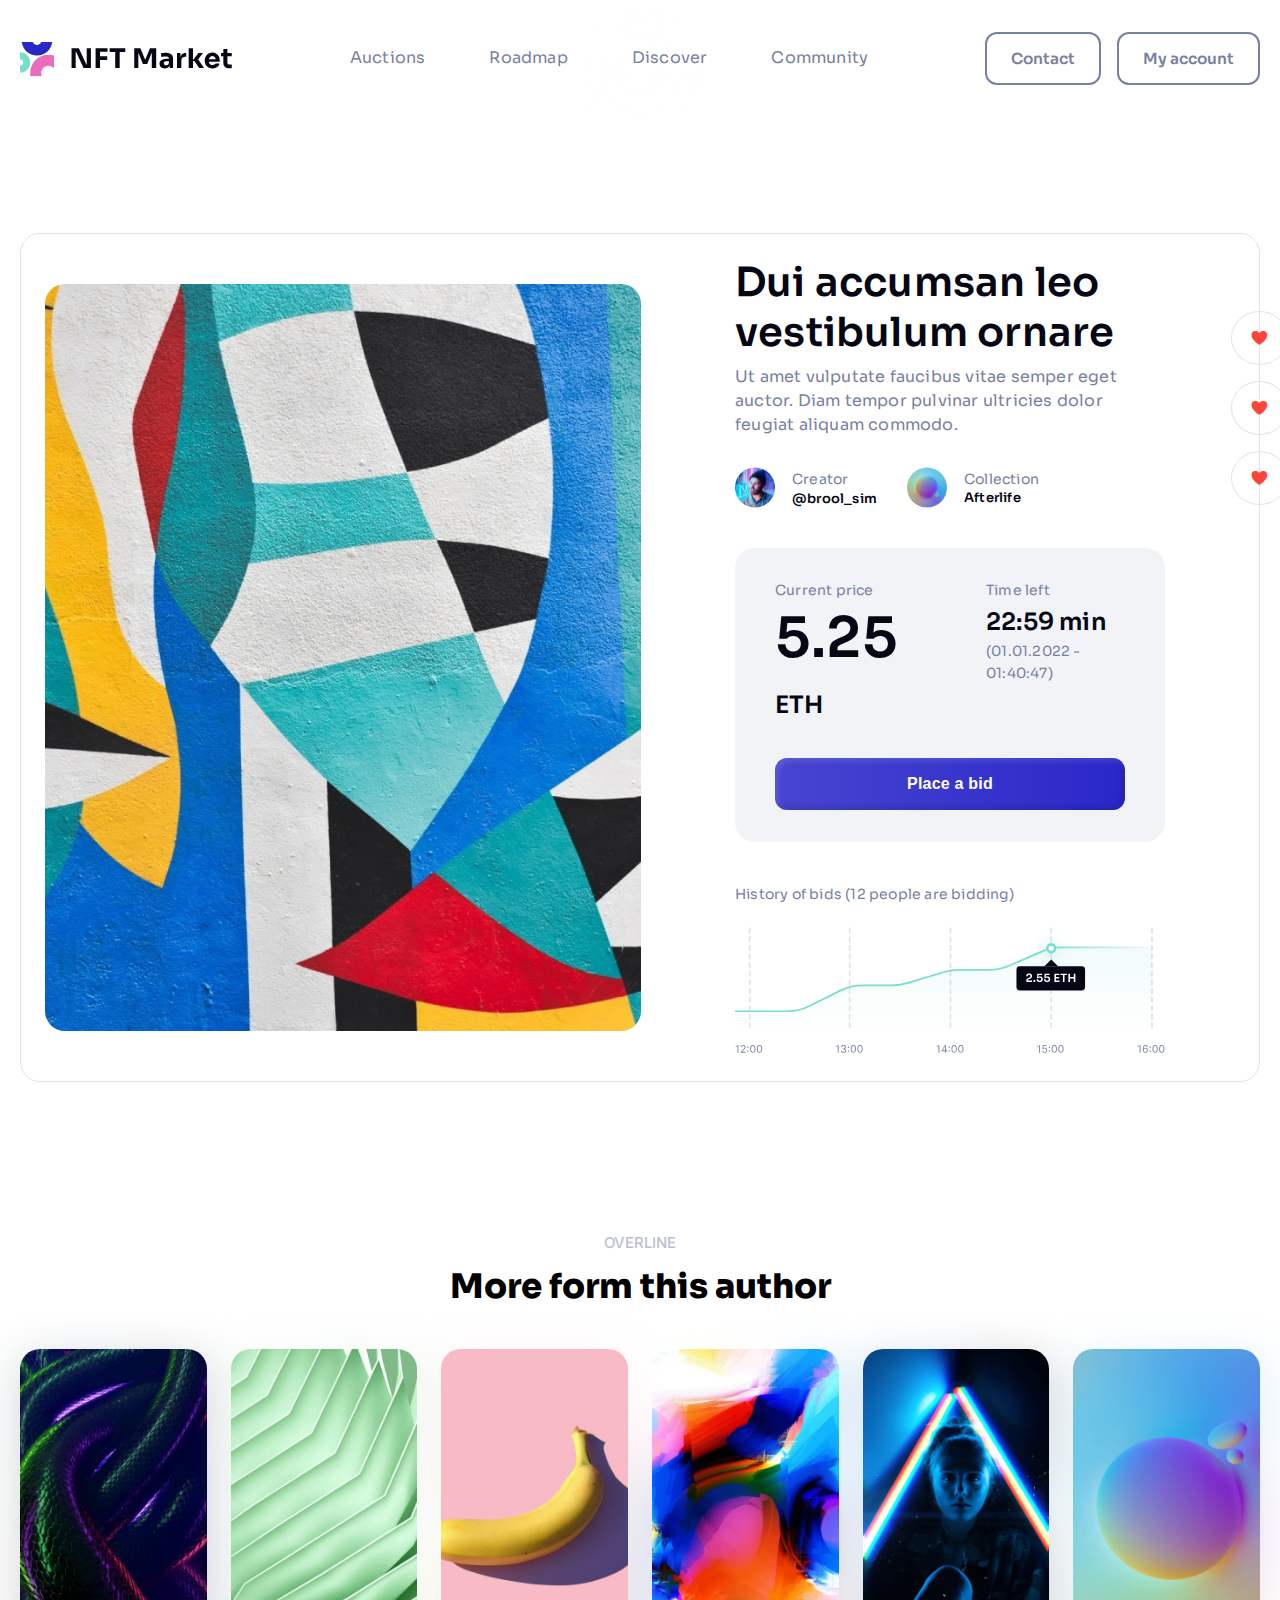
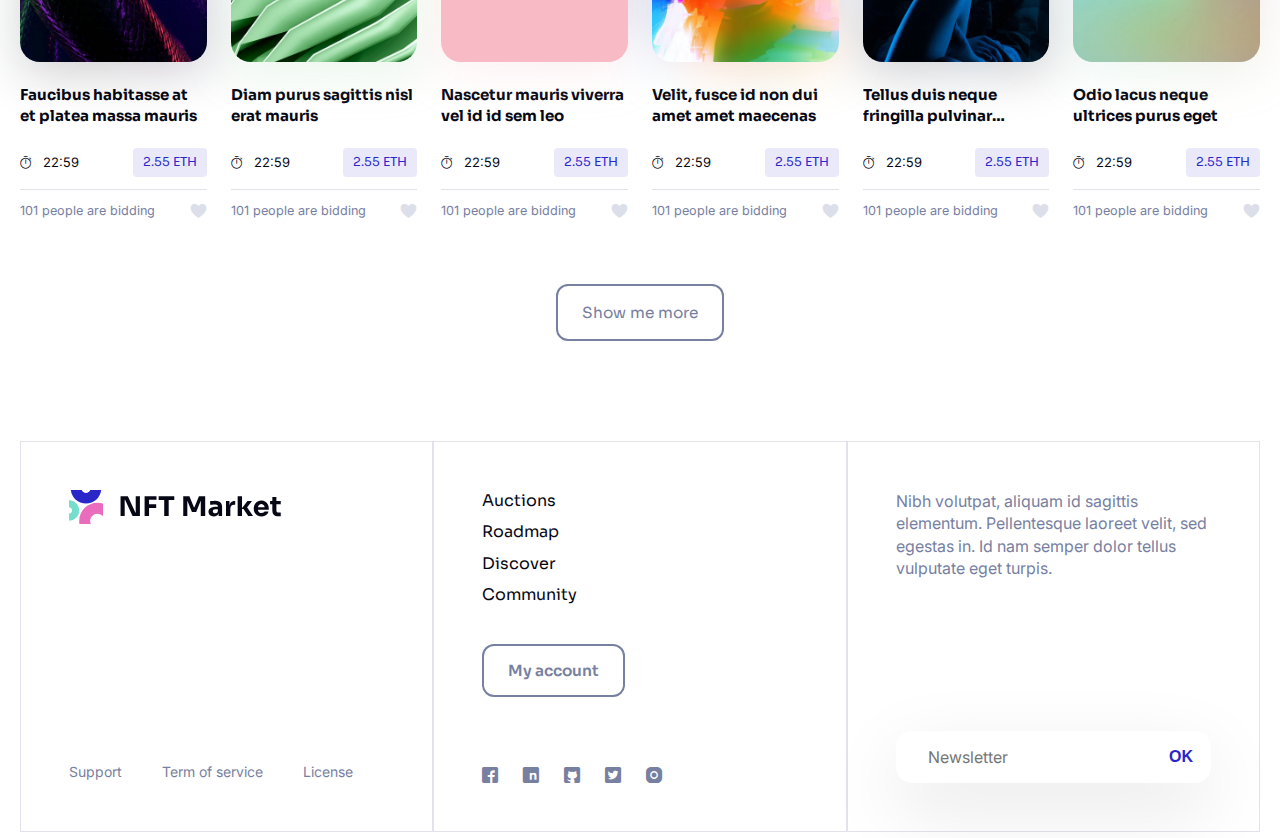
==== item.html @ 3008a523 "item" ====
<!DOCTYPE html>
<html lang="en">
<head>
  <meta charset="UTF-8">
  <meta http-equiv="X-UA-Compatible" content="IE=edge">
  <meta name="viewport" content="width=device-width, initial-scale=1.0">
  <title>NFTMarket</title>
  <link rel="stylesheet" href="css/slick.css">
  <link rel="stylesheet" href="css/slick-theme.css">
  <link rel="stylesheet" href="css/style.min.css">
  <link rel="icon" href="img/header/favicon.ico">
  <link rel="preconnect" href="https://fonts.googleapis.com">
  <link rel="preconnect" href="https://fonts.gstatic.com" crossorigin>
  <link href="https://fonts.googleapis.com/css2?family=Inter:wght@400;500&family=Sora:wght@600&display=swap" rel="stylesheet">
</head>
<body>
  <div class="wrapper">
    <header class="header">
      <div class="container container-fluid">
        <div class="top-bar">
          <a href="#" class="logo">
            <img src="./img/header/logo.svg" alt="NFT Market">
          </a>
          <nav class="menu-nav">
            <ul class="menu">
              <li class="menu__item">
                <a href="#" class="menu__link">Auctions</a>
              </li>
              <li class="menu__item">
                <a href="#" class="menu__link">Roadmap</a>
              </li>
              <li class="menu__item">
                <a href="#" class="menu__link">Discover</a>
              </li>
              <li class="menu__item">
                <a href="#" class="menu__link">Community</a>
              </li>
            </ul>
          </nav>
          <div class="common-btn common-btn_hide">
            <div class="common-btn__item">
              <a href="#" class="common-btn__link common-btn__link_bd">Contact</a>
            </div>
            <div class="common-btn__item">
              <a href="#" class="common-btn__link common-btn__link_liner">My account</a>
            </div>
          </div>
          <button type="button" class="icon-menu"><span></span></button>
        </div>
       
      
      </div>
    </header><!--/.header -->

    <section class="product">
      <div class="container">
        <div class="product__inner">
          <div class="product__item">
            <div class="product__picture">
              <img src="./img/product/product.jpg" alt="product">
            </div>
          </div>
          <div class="product__item flex">
            <div class="product__content">
              <h1 class="product__title">Dui accumsan leo vestibulum ornare</h1>
              <p class="product__text">
                Ut amet vulputate faucibus vitae semper eget auctor. Diam tempor pulvinar ultricies dolor feugiat aliquam commodo.
              </p>
              <div class="creator">
                <div class="creator__item">
                  <div class="creator__avatar">
                    <img src="./img/product/creator.svg" alt="creator">
                  </div>
                  <div class="creator__content">
                    <h4 class="creator__name">Creator</h4>
                    <span class="creator__email">@brool_sim</span>
                  </div>               
                </div>
                <div class="creator__item">
                  <div class="creator__avatar">
                    <img src="./img/product/avatar.svg" alt="avatar">
                  </div>
                  <div class="creator__content">
                    <h4 class="creator__name">Collection</h4>
                    <div class="creator__email">Afterlife</div>
                  </div>
                </div>
              </div>
              <div class="price-time">
                <div class="price-time__inner">
                  <div class="price-time__item">
                    <div class="price-time__current">Current price</div>
                    <span class="price-time__eth">5.25 <span>ETH</span></span>
                  </div>
                  <div class="price-time__item">
                    <div class="price-time__current">Time left</div>
                    <div class="price-time__time">22:59 min</div>
                    <span class="price-time__date">(01.01.2022 - 01:40:47)</span>
                  </div>
                </div>
                <div class="price-time__btn">
                  <button>Place a bid</button>
                </div>
              </div>
              <div class="history">
                <div class="history__text">History of bids (12 people are bidding)</div>
                <div class="history__schedule">
                  <img src="./img/product/schedule.svg" alt="schedule">
                </div>
              </div>
            </div>           
          </div>
          <ul class="social-menu">
            <li class="social-menu__item">
              <a href="#" class="social-menu__link _icon-heart"></a>
            </li>
            <li class="social-menu__item">
              <a href="#" class="social-menu__link _icon-heart"></a>
            </li>
            <li class="social-menu__item">
              <a href="#" class="social-menu__link _icon-heart"></a>
            </li>
          </ul>
        </div>
      </div>
    </section>

    <section class="popular-auctions">
      <div class="container">
        <div class="popular-auctions__inner">
          <h4 class="popular-auctions__over">Overline</h4>
        <div class="popular-auctions__title">More form this author</div>
        <div class="hottest-sale-offers-carous hottest-sale-offers-carous_pa">
          <div class="hottest-sale-offers-carous__item">
            <div class="hottest-sale-offers-carous__picture hottest-sale-offers-carous__picture_blur-pop-1">
              <img src="./img/popular-auctions/faucibus-habitasse.jpg" alt="Faucibus habitasse at et platea massa mauris">
            </div>
            <div class="hottest-sale-offers-carous__content">
              <h4 class="hottest-sale-offers-carous__title">Faucibus habitasse at et platea massa mauris</h4>
              <div class="total-time-price total-time-price_divider">
                <div class="total-time-price__time _icon-time">22:59</div>
                <span class="total-time-price__price">2.55 ETH</span>
              </div>
              <div class="total-bidding-heart">
                <div class="total-bidding-heart__text">101 people are bidding</div>
                <i class="_icon-heart"></i>
              </div>
            </div>           
          </div>
          <div class="hottest-sale-offers-carous__item">
            <div class="hottest-sale-offers-carous__picture hottest-sale-offers-carous__picture_blur-pop-2">
              <img src="./img/popular-auctions/diam-purus-sagittis.jpg" alt="Diam purus sagittis nisl erat mauris">
            </div>
            <div class="hottest-sale-offers-carous__content">
              <h4 class="hottest-sale-offers-carous__title">Diam purus sagittis nisl erat mauris</h4>
              <div class="total-time-price total-time-price_divider">
                <div class="total-time-price__time _icon-time">22:59</div>
                <span class="total-time-price__price">2.55 ETH</span>
              </div>
              <div class="total-bidding-heart">
                <div class="total-bidding-heart__text">101 people are bidding</div>
                <i class="_icon-heart"></i>
              </div>
            </div>           
          </div>
          <div class="hottest-sale-offers-carous__item">
            <div class="hottest-sale-offers-carous__picture hottest-sale-offers-carous__picture_blur-pop-3">
              <img src="./img/popular-auctions/nascetur-mauris-viverra.jpg" alt="Nascetur mauris viverra vel id id sem leo">
            </div>
            <div class="hottest-sale-offers-carous__content">
              <h4 class="hottest-sale-offers-carous__title">Nascetur mauris viverra vel id id sem leo</h4>
              <div class="total-time-price total-time-price_divider">
                <div class="total-time-price__time _icon-time">22:59</div>
                <span class="total-time-price__price">2.55 ETH</span>
              </div>
              <div class="total-bidding-heart">
                <div class="total-bidding-heart__text">101 people are bidding</div>
                <i class="_icon-heart"></i>
              </div>
            </div>           
          </div>
          <div class="hottest-sale-offers-carous__item">
            <div class="hottest-sale-offers-carous__picture hottest-sale-offers-carous__picture_blur-pop-4">
              <img src="./img/popular-auctions/amet-maecenas.jpg" alt="Velit, fusce id non dui amet amet maecenas">
            </div>
            <div class="hottest-sale-offers-carous__content">
              <h4 class="hottest-sale-offers-carous__title">Velit, fusce id non dui amet amet maecenas</h4>
              <div class="total-time-price total-time-price_divider">
                <div class="total-time-price__time _icon-time">22:59</div>
                <span class="total-time-price__price">2.55 ETH</span>
              </div>
              <div class="total-bidding-heart">
                <div class="total-bidding-heart__text">101 people are bidding</div>
                <i class="_icon-heart"></i>
              </div>
            </div>          
          </div>
          <div class="hottest-sale-offers-carous__item">
            <div class="hottest-sale-offers-carous__picture hottest-sale-offers-carous__picture_blur-pop-5">
              <img src="./img//popular-auctions/tellus-duis-neque.jpg" alt="Tellus duis neque fringilla pulvinar gravida">
            </div>
            <div class="hottest-sale-offers-carous__content">
              <h4 class="hottest-sale-offers-carous__title">Tellus duis neque fringilla pulvinar gravida</h4>
              <div class="total-time-price total-time-price_divider">
                <div class="total-time-price__time _icon-time">22:59</div>
                <span class="total-time-price__price">2.55 ETH</span>
              </div>
              <div class="total-bidding-heart">
                <div class="total-bidding-heart__text">101 people are bidding</div>
                <i class="_icon-heart"></i>
              </div>
            </div>           
          </div>
          <div class="hottest-sale-offers-carous__item">
            <div class="hottest-sale-offers-carous__picture hottest-sale-offers-carous__picture_blur-pop-6">
              <img src="./img/popular-auctions/odio-lacus-neque.jpg" alt="Odio lacus neque ultrices purus eget">
            </div>
            <div class="hottest-sale-offers-carous__content">
              <h4 class="hottest-sale-offers-carous__title">Odio lacus neque ultrices purus eget</h4>
              <div class="total-time-price total-time-price_divider">
                <div class="total-time-price__time _icon-time">22:59</div>
                <span class="total-time-price__price">2.55 ETH</span>
              </div>
              <div class="total-bidding-heart">
                <div class="total-bidding-heart__text">101 people are bidding</div>
                <i class="_icon-heart"></i>
              </div>
            </div>          
          </div>
        </div>
        <div class="hottest-offers-btn">
          <a href="#" class="hottest-offers-btn__link hottest-offers-btn__link_pad">Show me more</a>
        </div>
        </div>
      </div>
    </section>

    <section class="footer">
      <div class="container">
        <div class="footer-col">
          <div class="footer-col__item">
            <div class="logo">
              <img src="./img/header/logo.svg" alt="NFT Market">
            </div>
            <ul class="footer-support">
              <li class="footer-support__item">
                <a href="#" class="footer-support__link">Support</a>
              </li>
              <li class="footer-support__item">
                <a href="#" class="footer-support__link">Term of service</a>
              </li>
              <li class="footer-support__item">
                <a href="#" class="footer-support__link">License</a>
              </li>
            </ul>
          </div>
          <div class="footer-col__item">
            <ul class="footer-menu">
              <li class="footer-menu__item">
                <a href="#" class="footer-menu__link">Auctions</a>
              </li>
              <li class="footer-menu__item">
                <a href="#" class="footer-menu__link">Roadmap</a>
              </li>
              <li class="footer-menu__item">
                <a href="#" class="footer-menu__link">Discover</a>
              </li>
              <li class="footer-menu__item">
                <a href="#" class="footer-menu__link">Community</a>
              </li>
            </ul>
            <div class="common-btn__item">
              <a href="#" class="common-btn__link common-btn__link_liner">My account</a>
            </div>
            <div class="social">
              <a href="#" class="social__link">
                <i class="social__icon _icon-facebook"></i>
              </a>
              <a href="#" class="social__link">
                <i class="social__icon _icon-linkedIn"></i>
              </a>
              <a href="#" class="social__link">
                <i class="social__icon _icon-github"></i>
              </a>
              <a href="#" class="social__link">
                <i class="social__icon _icon-twitter"></i>
              </a>
              <a href="#" class="social__link">
                <i class="social__icon _icon-insagram"></i>
              </a>
            </div>
          </div>
          <div class="footer-col__item">
            <p class="footer-col__text">
              Nibh volutpat, aliquam id sagittis elementum. Pellentesque laoreet velit, sed egestas in. Id nam semper dolor tellus vulputate eget turpis. 
            </p>
            <form action="#" class="footer-news">
              <input type="text" name="email" placeholder="Newsletter" class="footer-news__input">
              <button type="submit" class="footer-news__btn">OK</button>
            </form>
          </div>
        </div>
      </div>
    </section>
  </div><!--/.wrapper -->

  <script src="./js/jquery-3.6.0.min.js"></script>
  <script src="./js/slick.min.js"></script>
  <script src="./js/main-slick.js"></script>
  <script src="./js/main.js"></script>
  <script src="./js/main-counter.js"></script>
  <script src="./js/main-filter.js"></script>
</body>
</html>
---- css/style.min.css ----
@use 'sass:math';@font-face{font-family:icons;font-display:swap;src:url(../fonts/icons.woff) format("woff");font-weight:400;font-style:normal}[class*="_icon-"]::before{font-family:"icons";font-style:normal;font-weight:normal;font-variant:normal;text-transform:none;line-height:1;-webkit-font-smoothing:antialiased;-moz-osx-font-smoothing:grayscale}[class*="_icon-"]::before{display:block}._icon-arrow:before{content:"\e900"}._icon-arrow-bottom:before{content:"\e901"}._icon-artists:before{content:"\e902"}._icon-artworks:before{content:"\e903"}._icon-collection:before{content:"\e904"}._icon-eth-spent:before{content:"\e905"}._icon-facebook:before{content:"\e906"}._icon-figures:before{content:"\e907"}._icon-github:before{content:"\e908"}._icon-heart:before{content:"\e909"}._icon-insagram:before{content:"\e90a"}._icon-linkedIn:before{content:"\e90b"}._icon-logo:before{content:"\e90c"}._icon-picture:before{content:"\e90d"}._icon-search:before{content:"\e90e"}._icon-semicircles:before{content:"\e90f"}._icon-time:before{content:"\e910"}._icon-twitter:before{content:"\e911"}._icon-two-semicircles:before{content:"\e912"}._icon-user:before{content:"\e913"}._icon-write:before{content:"\e914"}*,*::before,*::after{margin:0;padding:0;list-style:none;box-sizing:border-box;outline:none;line-height:1.4}img{max-width:100%;height:auto;display:block}a{text-decoration:none}ul,li,ol{list-style:none}body{font-size:1rem;font-family:'Sora', sans-serif}h1,h2,h3,h4{color:#060714}button{border:0;cursor:pointer}fieldset{border:0}.wrapper{min-height:100%;overflow:hidden;display:flex;flex-direction:column}@media (min-width: 768px){.container{max-width:720px}}@media (min-width: 992px){.container{max-width:960px}}@media (min-width: 1200px){.container{max-width:1140px}}@media (min-width: 1400px){.container{max-width:1320px}}.container{max-width:1452px;margin:0 auto;padding:0 20px}.container-fluid{max-width:1833px}.icon-menu{display:none}@media (max-width: 991.98px){.icon-menu{display:block;position:relative;flex:0 0 1.875rem;height:1.125rem;background:0;cursor:pointer;z-index:5}.icon-menu span,.icon-menu::before,.icon-menu::after{content:"";transform:all 0.3s ease 0s;left:0;position:absolute;width:100%;height:.125rem;background:#000}.icon-menu::before{top:0}.icon-menu::after{bottom:0}.icon-menu span{top:calc(50% - 1px)}.menu-open .icon-menu span{transform:scale(0)}.menu-open .icon-menu::before{transform:rotate(-45deg);top:calc(50% - 1px)}.menu-open .icon-menu::after{transform:rotate(45deg);bottom:calc(50% - 1px)}}.common-btn{display:flex;flex:0 0 auto}.common-btn__item{margin-right:1rem;display:flex}.common-btn__item:last-child{margin-right:0}.common-btn__link{padding:.875rem 1.5rem;border-radius:.75rem;text-decoration:none;font-weight:600;margin-right:1rem;color:#7780a1;border:2px solid #7780a1}@media (max-width: 767px){.common-btn__link{font-size:calc(14px + 3.4 * ((100vw - 320px) / 1920))}}@media (min-width: 767px){.common-btn__link{font-size:calc(14px + 2 * (100vw  / 1920))}}.common-btn__link:last-child{margin-right:0}.common-btn__link:hover{color:#fff;background:linear-gradient(90deg, #4745d0 0%, #2a27c9 100%);box-shadow:4px 4px 4px 0px rgba(255,255,255,0.1) inset;border:2px solid #fff;transition:all .5s ease 0s}.total-time-price{display:flex;align-items:center;justify-content:space-between}.total-time-price_mb{margin:.5625rem 0}.total-time-price_divider{padding-bottom:.75rem;margin-bottom:.75rem;border-bottom:1px solid #E2E2ED}.total-time-price ._icon-time::before{margin-right:.75rem}.total-time-price__time{display:flex;align-items:center;color:#060714;font-family:'Inter', sans-serif}@media (max-width: 767px){.total-time-price__time{font-size:calc(11px + 5.1 * ((100vw - 320px) / 1920))}}@media (min-width: 767px){.total-time-price__time{font-size:calc(11px + 3 * (100vw  / 1920))}}.total-time-price__price{color:#2a27c9;background:rgba(42,39,201,0.1);padding:.375rem .625rem;border-radius:.25rem}@media (max-width: 767px){.total-time-price__price{font-size:calc(11px + 3.4 * ((100vw - 320px) / 1920))}}@media (min-width: 767px){.total-time-price__price{font-size:calc(11px + 2 * (100vw  / 1920))}}.total-bidding-heart{display:flex;align-items:center;justify-content:space-between}.total-bidding-heart__text{color:#7780a1;font-family:'Inter', sans-serif}@media (max-width: 767px){.total-bidding-heart__text{font-size:calc(10px + 6.8 * ((100vw - 320px) / 1920))}}@media (min-width: 767px){.total-bidding-heart__text{font-size:calc(10px + 4 * (100vw  / 1920))}}.hottest-offers-btn{display:flex;text-align:center}.hottest-offers-btn_mt{margin-top:2.6875rem}.hottest-offers-btn_bg .hottest-offers-btn__link{background:linear-gradient(90deg, #4745d0 0%, #2a27c9 100%);color:#fff;box-shadow:4px 4px 4px 0px rgba(255,255,255,0.1) inset;border:0}.hottest-offers-btn_bg .hottest-offers-btn__link:hover{border:0;background:linear-gradient(90deg, #2a27c9 100%, #4745d0 0%);transition:all .5s ease 0s}.hottest-offers-btn__link{color:#7780a1;width:100%;padding:1rem 0;border:2px solid #7780a1;border-radius:.75rem}@media (max-width: 767px){.hottest-offers-btn__link{font-size:calc(14px + 3.4 * ((100vw - 320px) / 1920))}}@media (min-width: 767px){.hottest-offers-btn__link{font-size:calc(14px + 2 * (100vw  / 1920))}}.hottest-offers-btn__link_pad{padding:1rem 1.5rem}.hottest-offers-btn__link:hover{background:linear-gradient(90deg, #4745d0 0%, #2a27c9 100%);color:#fff;box-shadow:4px 4px 4px 0px rgba(255,255,255,0.1) inset;border:2px solid #fff;transition:all .5s ease 0s}._icon-heart:before{color:#dcdfe9;font-size:.875rem;cursor:pointer}._icon-heart_active:before{color:#fb4539}._icon-heart:hover::before{color:#fb4539}.total-block__content{width:46%}.total-block__content_width-jn{width:39%}.total-block__over{color:#bbc0d0;font-size:.9375rem;font-weight:500;font-family:'Inter', sans-serif;text-transform:uppercase}.total-block__title{margin-top:.5625rem;margin-bottom:1.6875rem;line-height:1}@media (max-width: 767px){.total-block__title{font-size:calc(30px + 57.8 * ((100vw - 320px) / 1920))}}@media (min-width: 767px){.total-block__title{font-size:calc(30px + 34 * (100vw  / 1920))}}@media (max-width: 767px){.total-block__title_fz{font-size:calc(22px + 44.2 * ((100vw - 320px) / 1920))}}@media (min-width: 767px){.total-block__title_fz{font-size:calc(22px + 26 * (100vw  / 1920))}}.total-block__text{color:#7780a1;margin-bottom:3.5625rem;font-weight:400;font-family:'Inter', sans-serif}@media (max-width: 767px){.total-block__text{font-size:calc(13px + 5.1 * ((100vw - 320px) / 1920))}}@media (min-width: 767px){.total-block__text{font-size:calc(13px + 3 * (100vw  / 1920))}}.total-block__text_jn{margin-bottom:1.5rem}.common-icon-text{display:flex;margin-bottom:4.3125rem}.common-icon-text__item{margin-right:3.875rem}.common-icon-text__item:last-child{margin-right:0}.common-icon-text__icon:before{display:inherit;font-size:2rem}.common-icon-text__title{margin-top:1.25rem;font-size:1.25rem;font-weight:800}.common-icon-text__text{color:#7780a1;font-size:1rem;font-weight:400;font-family:'Inter', sans-serif}.header{background:url(../img/header/bg.svg) no-repeat;background-position:center;background-size:contain;width:100%;height:100%;margin-bottom:7.25rem;position:relative}.square-pos__item{position:absolute;text-align:center}.square-pos__item_pos-1{top:26.1875rem;left:8.4375rem}.square-pos__item_pos-2{top:45.6875rem;left:22.375rem}.square-pos__item_pos-3{top:21rem;right:11.8125rem}.square-pos__item_pos-4{top:38.5625rem;right:6.25rem}.square-pos__item_pos-5{top:52.375rem;right:23.875rem}.square-pos__item_pos-6{top:53.4375rem;left:-1.9375rem}.square-pos__picture{cursor:pointer}.square-pos__picture:hover::after{background:0}.square-pos__picture_blur-1::after{content:'';background:url(../img/header/image-1.svg) no-repeat;width:100%;height:100%;position:absolute;top:1rem;left:0;opacity:.2;filter:blur(7px)}.square-pos__picture_blur-2::after{content:'';background:url(../img/header/img-2.svg) no-repeat;width:100%;height:100%;position:absolute;top:1rem;left:0;opacity:.2;filter:blur(7px)}.square-pos__picture_blur-3::after{content:'';background:url(../img/header/img-3.svg) no-repeat;width:100%;height:100%;position:absolute;top:1rem;left:0;opacity:.2;filter:blur(7px)}.square-pos__picture_blur-4::after{content:'';background:url(../img/header/img-4.svg) no-repeat;width:100%;height:100%;position:absolute;top:1rem;left:0;opacity:.2;filter:blur(7px)}.square-pos__picture_blur-5::after{content:'';background:url(../img/header/img-5.svg) no-repeat;width:100%;height:100%;position:absolute;top:1rem;left:0;opacity:.2;filter:blur(7px)}.square-pos__picture_blur-6::after{content:'';background:url(../img/header/img-6.svg) no-repeat;width:100%;height:100%;position:absolute;top:1rem;left:0;opacity:.2;filter:blur(7px)}.square-pos__price{color:#7780a1;font-size:.875rem;font-family:'Inter', sans-serif}.top-bar{display:flex;justify-content:space-between;align-items:center;min-height:7.3125rem}.menu{display:flex;flex-wrap:wrap;column-gap:4rem}.menu__link{color:#7780a1;font-size:1rem;letter-spacing:.0125rem}.menu__link:hover{color:#2a27c9}.intro{display:flex;flex-direction:column;align-items:center;margin-top:11.875rem}.intro__text{color:#7780a1;margin-bottom:.625rem;font-family:'Inter', sans-serif;font-weight:500;text-transform:uppercase}@media (max-width: 767px){.intro__text{font-size:calc(13px + 3.4 * ((100vw - 320px) / 1920))}}@media (min-width: 767px){.intro__text{font-size:calc(13px + 2 * (100vw  / 1920))}}.intro__title{color:#060714;position:relative;text-align:center}@media (max-width: 767px){.intro__title{font-size:calc(40px + 136 * ((100vw - 320px) / 1920))}}@media (min-width: 767px){.intro__title{font-size:calc(40px + 80 * (100vw  / 1920))}}.intro__new{display:flex;align-items:center}.intro__new img{margin-left:.625rem}.intro__exp{display:flex;align-items:baseline;justify-content:flex-end;margin-left:3.625rem;line-height:1}.intro__exp img{margin-right:.9375rem}.intro__subtitle{color:#7780a1;margin-top:.9375rem;font-family:'Inter', sans-serif;font-weight:400}@media (max-width: 767px){.intro__subtitle{font-size:calc(18px + 10.2 * ((100vw - 320px) / 1920))}}@media (min-width: 767px){.intro__subtitle{font-size:calc(18px + 6 * (100vw  / 1920))}}.search{display:flex;justify-content:center;margin-top:3.4375rem;margin-bottom:13.4375rem}.search__gruop{display:flex;align-items:center;background:#fff;min-height:5.25rem;padding:0 1.875rem;box-shadow:0px 25px 75px 0px rgba(6,7,20,0.1);border-radius:1rem}.search__input{min-width:14.5625rem;font-weight:400;font-family:'Inter', sans-serif;border:0}@media (max-width: 767px){.search__input{font-size:calc(12px + 6.8 * ((100vw - 320px) / 1920))}}@media (min-width: 767px){.search__input{font-size:calc(12px + 4 * (100vw  / 1920))}}.search ::-webkit-input-placeholder{color:#bbc0d0}.search ::-moz-placeholder{color:#bbc0d0}.search__select{color:#bbc0d0;background:#fff;font-weight:400;font-family:'Inter', sans-serif;border:1px solid #fff;border-left:1px solid #bbc0d0;padding-left:1rem;padding-right:2.875rem;margin-left:6.0625rem;margin-right:3rem}@media (max-width: 767px){.search__select{font-size:calc(14px + 3.4 * ((100vw - 320px) / 1920))}}@media (min-width: 767px){.search__select{font-size:calc(14px + 2 * (100vw  / 1920))}}.search__btn{background:0}.brands{display:flex;justify-content:center}.brands__item{margin-right:6.875rem}.brands__item:last-child{margin-right:0}.auctions{display:flex;flex-direction:column;justify-content:center;align-items:center;margin-bottom:7.6875rem}@media (max-width: 767px){.auctions__title{font-size:calc(30px + 10.2 * ((100vw - 320px) / 1920))}}@media (min-width: 767px){.auctions__title{font-size:calc(30px + 6 * (100vw  / 1920))}}.auctions-carousel{margin-top:5.75rem;display:flex;max-width:100%;/*! autoprefixer: on */}.auctions-carousel__item{padding:1.5rem}.auctions-carousel__item:last-child{margin-right:0}.auctions-carousel__picture{position:relative}.auctions-carousel__picture_blur-1::after{content:'';background:url(../img/auctions/tristique-diam.jpg) no-repeat;width:100%;height:100%;position:absolute;top:.625rem;left:0;opacity:.2;filter:blur(12px)}.auctions-carousel__picture_blur-2::after{content:'';background:url(../img/auctions/vulputate.jpg) no-repeat;width:100%;height:100%;position:absolute;top:.625rem;left:0;opacity:.2;filter:blur(12px)}.auctions-carousel__picture_blur-3::after{content:'';background:url(../img/auctions/dui-accumsan.jpg) no-repeat;width:100%;height:100%;position:absolute;top:.625rem;left:0;opacity:.2;filter:blur(12px)}.auctions-carousel__picture_blur-4::after{content:'';background:url(../img/auctions/senectus-adipiscing.jpg) no-repeat;width:100%;height:100%;position:absolute;top:.625rem;left:0;opacity:.2;filter:blur(12px)}.auctions-carousel__picture_blur-5::after{content:'';background:url(../img/auctions/mattis-diam.jpg) no-repeat;width:100%;height:100%;position:absolute;top:.625rem;left:0;opacity:.2;filter:blur(12px)}.auctions-carousel__picture img{border-radius:1.25rem;position:relative;z-index:1}.auctions-carousel__content{display:flex;flex-direction:column;justify-content:space-between}.auctions-carousel__title-price{display:flex;justify-content:space-between;align-items:center;margin-top:1.25rem;margin-bottom:1.25rem;min-height:4.6875rem}.auctions-carousel__title-price_height{min-height:auto}.auctions-carousel__title{max-width:60%;line-height:1.5625rem;letter-spacing:.0125rem;/*! autoprefixer: off */display:-webkit-box;-webkit-line-clamp:2;-webkit-box-orient:vertical;overflow:hidden}@media (max-width: 767px){.auctions-carousel__title{font-size:calc(14px + 10.2 * ((100vw - 320px) / 1920))}}@media (min-width: 767px){.auctions-carousel__title{font-size:calc(14px + 6 * (100vw  / 1920))}}.auctions-carousel__price{color:#2a27c9;background:rgba(42,39,201,0.1);padding:.5rem .875rem;border-radius:.25rem}@media (max-width: 767px){.auctions-carousel__price{font-size:calc(10px + 10.2 * ((100vw - 320px) / 1920))}}@media (min-width: 767px){.auctions-carousel__price{font-size:calc(10px + 6 * (100vw  / 1920))}}.auctions-carousel__time{display:flex;align-items:center;padding-bottom:1.75rem;font-size:.875rem;font-family:'Inter', sans-serif}.auctions-carousel ._icon-time:before{padding-right:.75rem}.bidding-people{display:flex;justify-content:space-between;align-items:center;border-top:1px solid #E2E2ED;padding-top:1.25rem;color:#7780a1;font-size:.875rem;font-family:'Inter', sans-serif;/*! autoprefixer: on */}.bidding-people__avatars{display:flex}.bidding-people__avatars img{width:2rem;margin:0 -.375rem}.bidding-people__text{display:none !important;padding-left:.625rem;line-height:150%;letter-spacing:.0125rem;font-family:'Inter', sans-serif;/*! autoprefixer: off */display:-webkit-box;-webkit-line-clamp:1;-webkit-box-orient:vertical;overflow:hidden}@media (max-width: 767px){.bidding-people__text{font-size:calc(10px + 6.8 * ((100vw - 320px) / 1920))}}@media (min-width: 767px){.bidding-people__text{font-size:calc(10px + 4 * (100vw  / 1920))}}.bidding-people__counter{display:flex;align-items:center}.bidding-people ._icon-heart::before{margin-right:.625rem;cursor:pointer}.sapien__inner{display:flex;justify-content:space-between;align-items:center}.hottest-offers-nft{margin:9.375rem 0}.hottest-offers{display:flex}.hottest-offers__col{margin-right:1.5rem;width:33.333%;overflow:hidden}.hottest-offers__col:last-child{margin-right:0}.hottest-offers__col_show{overflow:inherit}.hottest-sale-offers{padding:2.5rem;min-height:100%;display:flex;flex-direction:column;justify-content:flex-end;border:1px solid #E2E2ED;border-radius:1.25rem}.hottest-sale-offers__title{margin-bottom:3.3125rem}@media (max-width: 767px){.hottest-sale-offers__title{font-size:calc(20px + 20.4 * ((100vw - 320px) / 1920))}}@media (min-width: 767px){.hottest-sale-offers__title{font-size:calc(20px + 12 * (100vw  / 1920))}}.hottest-sale-offers-carous{display:flex;column-gap:1.5rem;/*! autoprefixer: on */}.hottest-sale-offers-carous_pa{height:100%;width:100%}.hottest-sale-offers-carous_pa .hottest-sale-offers-carous__item{width:16.666%}.hottest-sale-offers-carous_pa .hottest-sale-offers-carous__picture img{min-width:100%}.hottest-sale-offers-carous .slick-track{display:flex}.hottest-sale-offers-carous__item{width:100%;margin-bottom:4rem}.hottest-sale-offers-carous__item_opacity{opacity:.1}.hottest-sale-offers-carous__picture{position:relative}.hottest-sale-offers-carous__picture_blur-min-1::after{content:'';background:url(../img/hottest-offers/hottest-sale-offers.jpg) no-repeat;width:100%;height:100%;position:absolute;top:.625rem;left:0;opacity:.2;filter:blur(25px)}.hottest-sale-offers-carous__picture_blur-min-2::after{content:'';background:url(../img/hottest-offers/fames-habitasesse.jpg) no-repeat;width:100%;height:100%;position:absolute;top:.625rem;left:0;opacity:.2;filter:blur(25px)}.hottest-sale-offers-carous__picture img{position:relative;z-index:1;border-radius:1.25rem}.hottest-sale-offers-carous__title{margin:22px 0;/*! autoprefixer: off */display:-webkit-box;-webkit-line-clamp:2;-webkit-box-orient:vertical;overflow:hidden}@media (max-width: 767px){.hottest-sale-offers-carous__title{font-size:calc(13px + 5.1 * ((100vw - 320px) / 1920))}}@media (min-width: 767px){.hottest-sale-offers-carous__title{font-size:calc(13px + 3 * (100vw  / 1920))}}.top-nft__item{display:flex;margin-bottom:1rem}.top-nft__item:last-child{margin-bottom:0}.top-nft__picture{margin-right:1rem;width:33%}.top-nft__picture img{border-radius:1.25rem}.top-nft__content{width:65%}@media (max-width: 767px){.top-nft__title{font-size:calc(13px + 5.1 * ((100vw - 320px) / 1920))}}@media (min-width: 767px){.top-nft__title{font-size:calc(13px + 3 * (100vw  / 1920))}}.get-started-creating{background:#060714;width:100%;height:100%;position:relative;border-radius:1.25rem}.get-started-creating::before{content:"";background:url(../img/hottest-offers/fingers.png) no-repeat;background-size:contain;width:100%;height:100%;display:flex;position:absolute;bottom:5rem;left:0}.get-started-creating__content{position:absolute;bottom:0;left:0;padding:0 2.5rem 2.5rem 2.5rem}.get-started-creating__title{width:75%;color:#fff;font-weight:800}@media (max-width: 767px){.get-started-creating__title{font-size:calc(16px + 13.6 * ((100vw - 320px) / 1920))}}@media (min-width: 767px){.get-started-creating__title{font-size:calc(16px + 8 * (100vw  / 1920))}}.get-started-creating__text{width:75%;margin-top:.5625rem;margin-bottom:2.9375rem;color:#7780a1;font-weight:400;font-family:'Inter', sans-serif}@media (max-width: 767px){.get-started-creating__text{font-size:calc(12px + 3.4 * ((100vw - 320px) / 1920))}}@media (min-width: 767px){.get-started-creating__text{font-size:calc(12px + 2 * (100vw  / 1920))}}.habitant-tristique-scelerisque{margin-bottom:12.5rem}.tristique-scelerisque{display:flex;justify-content:space-between;align-items:center}.popular-auctions{padding-bottom:6.25rem}.popular-auctions__inner{display:flex;flex-direction:column;align-items:center}.popular-auctions__over{color:#bbc0d0;font-size:.9375rem;font-weight:500;font-family:'Inter', sans-serif;text-transform:uppercase}.popular-auctions__title{margin-top:.625rem;margin-bottom:2.375rem;font-weight:800}@media (max-width: 767px){.popular-auctions__title{font-size:calc(30px + 10.2 * ((100vw - 320px) / 1920))}}@media (min-width: 767px){.popular-auctions__title{font-size:calc(30px + 6 * (100vw  / 1920))}}.popular-auctions-menu{display:flex;justify-content:center;column-gap:1rem;row-gap:.9375rem;margin-bottom:4.5rem}.popular-auctions-menu__item{padding:.5rem;color:#7780a1;border:2px solid #E2E2ED;border-radius:.5rem;cursor:pointer}@media (max-width: 767px){.popular-auctions-menu__item{font-size:calc(12px + 6.8 * ((100vw - 320px) / 1920))}}@media (min-width: 767px){.popular-auctions-menu__item{font-size:calc(12px + 4 * (100vw  / 1920))}}.popular-auctions-menu__item_active{background:linear-gradient(90deg, #4745d0 0%, #2a27c9 100%);color:#fff;box-shadow:-4px -4px 4px 0px rgba(0,0,0,0.1) inset;border:2px solid #fff}.hottest-sale-offers-carous__picture_blur-pop-1::after{content:'';background:url(../img/popular-auctions/faucibus-habitasse.jpg) no-repeat;width:100%;height:100%;position:absolute;top:.625rem;left:0;opacity:.2;filter:blur(25px)}.hottest-sale-offers-carous__picture_blur-pop-2::after{content:'';background:url(../img/popular-auctions/diam-purus-sagittis.jpg) no-repeat;width:100%;height:100%;position:absolute;top:.625rem;left:0;opacity:.2;filter:blur(25px)}.hottest-sale-offers-carous__picture_blur-pop-3::after{content:'';background:url(../img/popular-auctions/nascetur-mauris-viverra.jpg) no-repeat;width:100%;height:100%;position:absolute;top:.625rem;left:0;opacity:.2;filter:blur(25px)}.hottest-sale-offers-carous__picture_blur-pop-4::after{content:'';background:url(../img/popular-auctions/amet-maecenas.jpg) no-repeat;width:100%;height:100%;position:absolute;top:.625rem;left:0;opacity:.2;filter:blur(25px)}.hottest-sale-offers-carous__picture_blur-pop-5::after{content:'';background:url(../img/popular-auctions/tellus-duis-neque.jpg) no-repeat;width:100%;height:100%;position:absolute;top:.625rem;left:0;opacity:.2;filter:blur(25px)}.hottest-sale-offers-carous__picture_blur-pop-6::after{content:'';background:url(../img/popular-auctions/odio-lacus-neque.jpg) no-repeat;width:100%;height:100%;position:absolute;top:.625rem;left:0;opacity:.2;filter:blur(25px)}.detail-count{padding:6.25rem 0}.detail-numb{display:flex;justify-content:center;align-items:center;column-gap:6.4375rem;row-gap:2.1875rem;flex-wrap:wrap}.detail-numb__item{display:flex;flex-direction:column;align-items:center}.detail-numb__icon{display:inherit;font-size:2rem}.detail-numb__numb{color:#060714;font-weight:800}@media (max-width: 767px){.detail-numb__numb{font-size:calc(35px + 22.1 * ((100vw - 320px) / 1920))}}@media (min-width: 767px){.detail-numb__numb{font-size:calc(35px + 13 * (100vw  / 1920))}}.join-now{margin-top:6.25rem;margin-bottom:9.375rem}.join-now-col{background:url(../img/join-now/join-now.jpg) no-repeat;background-size:cover;width:100%;height:100%;padding-left:7.375rem;padding-top:5.625rem;padding-bottom:5.625rem;display:flex;align-items:end;position:relative;border-radius:1.25rem;overflow:hidden}.user{display:flex;padding:1.0625rem;min-width:28.75rem;position:relative;border:1px solid #D4D4E2;border-radius:1.34375rem}.user_pos-1{position:absolute;top:5.625rem;right:12.75rem}.user_pos-2{position:absolute;top:3.5rem;right:-17.75rem}.user_pos-3{position:absolute;top:13.75rem;right:2.25rem}.user_pos-4{position:absolute;top:22.5rem;right:15.75rem}.user_pos-5{position:absolute;top:23.5625rem;right:-16rem}.user::before{content:'';background:linear-gradient(90deg, rgba(241,241,246,0) 0%, #f1f1f6 100%);width:100%;height:100%;position:absolute;top:0;left:0;border-radius:1.34375rem}.user__avatar{margin-right:1.0625rem}.user__content{width:100%}.user__title-price{display:flex;justify-content:space-between}.user__items-conect{display:flex;color:#7780a1;column-gap:1.375rem}.user__title{font-weight:800}@media (max-width: 767px){.user__title{font-size:calc(12px + 8.5 * ((100vw - 320px) / 1920))}}@media (min-width: 767px){.user__title{font-size:calc(12px + 5 * (100vw  / 1920))}}.user__text{font-family:'Inter', sans-serif}@media (max-width: 767px){.user__text{font-size:calc(11px + 8.5 * ((100vw - 320px) / 1920))}}@media (min-width: 767px){.user__text{font-size:calc(11px + 5 * (100vw  / 1920))}}.user__price{color:#2a27c9;background:rgba(42,39,201,0.1);padding:.375rem .625rem;border-radius:.25rem}@media (max-width: 767px){.user__price{font-size:calc(10px + 5.1 * ((100vw - 320px) / 1920))}}@media (min-width: 767px){.user__price{font-size:calc(10px + 3 * (100vw  / 1920))}}.user__item{display:flex;align-items:center}.user__icon{margin-right:.5rem}.pictur-mini{margin-bottom:6.25rem}.pictur-mini-carous__item{display:flex !important;flex-direction:column;align-items:center;margin-right:1.5rem}.pictur-mini-carous__item:last-child{margin-right:0}.pictur-mini-carous__picture{position:relative;margin-bottom:.3125rem;cursor:pointer}.pictur-mini-carous__picture:hover::after{background:0}.pictur-mini-carous__picture_blur-pic-0::after{content:'';background:url(../img/pictur-mini-carous/pictur-mini-0.jpg) no-repeat;width:100%;height:100%;position:absolute;top:1rem;left:0;opacity:.2;filter:blur(7px)}.pictur-mini-carous__picture_blur-pic-1::after{content:'';background:url(../img/pictur-mini-carous/pictur-mini-1.jpg) no-repeat;width:100%;height:100%;position:absolute;top:1rem;left:0;opacity:.2;filter:blur(7px)}.pictur-mini-carous__picture_blur-pic-2::after{content:'';background:url(../img/pictur-mini-carous/pictur-mini-2.jpg) no-repeat;width:100%;height:100%;position:absolute;top:1rem;left:0;opacity:.2;filter:blur(7px)}.pictur-mini-carous__picture_blur-pic-3::after{content:'';background:url(../img/pictur-mini-carous/pictur-mini-3.jpg) no-repeat;width:100%;height:100%;position:absolute;top:1rem;left:0;opacity:.2;filter:blur(7px)}.pictur-mini-carous__picture_blur-pic-4::after{content:'';background:url(../img/pictur-mini-carous/pictur-mini-4.jpg) no-repeat;width:100%;height:100%;position:absolute;top:1rem;left:0;opacity:.2;filter:blur(7px)}.pictur-mini-carous__picture_blur-pic-5::after{content:'';background:url(../img/pictur-mini-carous/pictur-mini-5.jpg) no-repeat;width:100%;height:100%;position:absolute;top:1rem;left:0;opacity:.2;filter:blur(7px)}.pictur-mini-carous__picture_blur-pic-6::after{content:'';background:url(../img/pictur-mini-carous/pictur-mini-6.jpg) no-repeat;width:100%;height:100%;position:absolute;top:1rem;left:0;opacity:.2;filter:blur(7px)}.pictur-mini-carous__picture_blur-pic-7::after{content:'';background:url(../img/pictur-mini-carous/pictur-mini-7.jpg) no-repeat;width:100%;height:100%;position:absolute;top:1rem;left:0;opacity:.2;filter:blur(7px)}.pictur-mini-carous__picture_blur-pic-8::after{content:'';background:url(../img/pictur-mini-carous/pictur-mini-8.jpg) no-repeat;width:100%;height:100%;position:absolute;top:1rem;left:0;opacity:.2;filter:blur(7px)}.pictur-mini-carous__picture_blur-pic-9::after{content:'';background:url(../img/pictur-mini-carous/pictur-mini-9.jpg) no-repeat;width:100%;height:100%;position:absolute;top:1rem;left:0;opacity:.2;filter:blur(7px)}.pictur-mini-carous__picture_blur-pic-10::after{content:'';background:url(../img/pictur-mini-carous/pictur-mini-10.jpg) no-repeat;width:100%;height:100%;position:absolute;top:1rem;left:0;opacity:.2;filter:blur(7px)}.pictur-mini-carous__picture_blur-pic-11::after{content:'';background:url(../img/pictur-mini-carous/pictur-mini-11.jpg) no-repeat;width:100%;height:100%;position:absolute;top:1rem;left:0;opacity:.2;filter:blur(7px)}.pictur-mini-carous__picture_blur-pic-12::after{content:'';background:url(../img/pictur-mini-carous/pictur-mini-12.jpg) no-repeat;width:100%;height:100%;position:absolute;top:1rem;left:0;opacity:.2;filter:blur(7px)}.pictur-mini-carous__picture_blur-pic-13::after{content:'';background:url(../img/pictur-mini-carous/pictur-mini-13.jpg) no-repeat;width:100%;height:100%;position:absolute;top:1rem;left:0;opacity:.2;filter:blur(7px)}.pictur-mini-carous__picture_blur-pic-14::after{content:'';background:url(../img/pictur-mini-carous/pictur-mini-14.jpg) no-repeat;width:100%;height:100%;position:absolute;top:1rem;left:0;opacity:.2;filter:blur(7px)}.pictur-mini-carous__picture_blur-pic-15::after{content:'';background:url(../img/pictur-mini-carous/pictur-mini-15.jpg) no-repeat;width:100%;height:100%;position:absolute;top:1rem;left:0;opacity:.2;filter:blur(7px)}.pictur-mini-carous__picture_blur-pic-16::after{content:'';background:url(../img/pictur-mini-carous/pictur-mini-16.jpg) no-repeat;width:100%;height:100%;position:absolute;top:1rem;left:0;opacity:.2;filter:blur(7px)}.pictur-mini-carous__picture_blur-pic-17::after{content:'';background:url(../img/pictur-mini-carous/pictur-mini-17.jpg) no-repeat;width:100%;height:100%;position:absolute;top:1rem;left:0;opacity:.2;filter:blur(7px)}.pictur-mini-carous__picture_blur-pic-18::after{content:'';background:url(../img/pictur-mini-carous/pictur-mini-18.jpg) no-repeat;width:100%;height:100%;position:absolute;top:1rem;left:0;opacity:.2;filter:blur(7px)}.pictur-mini-carous__price{color:#7780a1;font-weight:400;font-family:'Inter', sans-serif}@media (max-width: 767px){.pictur-mini-carous__price{font-size:calc(11px + 8.5 * ((100vw - 320px) / 1920))}}@media (min-width: 767px){.pictur-mini-carous__price{font-size:calc(11px + 5 * (100vw  / 1920))}}.product{padding-bottom:150px}.product__inner{padding:24px 94px 24px 24px;position:relative;display:flex;align-items:center;gap:94px;border:1px solid #E2E2ED;border-radius:20px}.product .flex{flex:0 0 38.4%}.product__picture img{border-radius:20px}.product__title{padding-bottom:7px;color:#060714;font-weight:600;font-size:40px;line-height:125%;letter-spacing:0.2px}.product__text{color:#7780A1;font-weight:400;font-size:16px;line-height:150%;letter-spacing:0.2px}.creator{padding-top:30px;padding-bottom:40px;display:flex;gap:30px}.creator__item{display:flex;align-items:center;gap:17px}.creator__content{line-height:1}.creator__name{color:#7780A1;font-weight:400;font-size:14px;line-height:150%;letter-spacing:0.2px}.creator__email{color:#060714;font-weight:600;font-size:13px;line-height:16px;letter-spacing:0.2px}.social-menu{position:absolute;top:77px;right:-29px;display:flex;flex-direction:column;gap:16px}.social-menu__item{border:1px solid #E2E2ED;padding:19px;border-radius:50%}.social-menu ._icon-heart::before{color:#FB4539}.price-time{padding:32px 40px;margin-bottom:42px;background:#F2F3F6;border-radius:20px}.price-time__inner{display:flex;gap:56px}.price-time__current{padding-bottom:9px;color:#7780A1;font-weight:400;font-size:14px;line-height:150%;letter-spacing:0.2px}.price-time__eth{color:#060714;font-weight:600;font-size:56px;line-height:100%;letter-spacing:0.2px}.price-time__eth span{font-size:24px}.price-time__time{padding-bottom:6px;color:#060714;font-weight:600;font-size:24px;line-height:100%;letter-spacing:0.2px}.price-time__date{color:#7780A1;font-weight:400;font-size:14px;line-height:150%;letter-spacing:0.2px}.price-time__btn{padding-top:35px}.price-time__btn button{color:#fff;background:linear-gradient(90deg, #4745d0 0%, #2a27c9 100%);padding:16px 0;width:100%;font-weight:600;font-size:16px;line-height:20px;letter-spacing:0.2px;box-shadow:inset -4px -4px 4px rgba(0,0,0,0.1),inset 4px 4px 4px rgba(255,255,255,0.1);border-radius:12px}.history__text{color:#7780A1;font-weight:400;font-size:14px;line-height:150%;letter-spacing:0.2px}.history__schedule{padding-top:13px}.footer{min-height:24.8125rem}.footer-col{display:flex}.footer-col__item{width:33.333%;padding:3rem;display:flex;flex-direction:column;justify-content:space-between;border:1px solid #E2E2ED}.footer-col__text{color:#7780a1;font-size:1rem;font-weight:400;font-family:'Inter', sans-serif}.footer-support{display:flex;column-gap:2.5rem;flex-wrap:wrap}.footer-support__link{color:#7780a1;font-size:.875rem;font-weight:400;font-family:'Inter', sans-serif}.footer-menu{display:flex;flex-direction:column;gap:.5625rem;margin-bottom:2.3125rem}.footer-menu__link{color:#060714;font-size:1rem}.social{display:flex;gap:1.5625rem;margin-top:4.375rem}.social__link{color:#7780a1}.social__icon:hover{color:#2a27c9}.footer-news{position:relative}.footer-news__input{height:3.25rem;width:100%;color:#7780a1;padding:0 2rem;font-size:1rem;font-weight:400;font-family:'Inter', sans-serif;border:0;border-radius:1rem;background:#fff;box-shadow:0px 25px 75px 0px rgba(6,7,20,0.1)}.footer-news__btn{position:absolute;right:1.125rem;top:.9375rem;color:#2a27c9;background:0;font-size:1rem;font-weight:800}@media (max-width: 1399.99px){.intro__new img{width:1.875rem}.intro__exp img{width:3.25rem}.join-now-col{padding-left:4.375rem;padding-bottom:4.375rem}.total-block__content_width-jn{width:42%}.user{min-width:auto}.hottest-sale-offers{padding:1.875rem}}@media (max-width: 1199.98px){.intro__new img{width:1.5625rem}.intro__exp img{width:2.5rem}.menu{column-gap:2.5625rem}.user_pos-1{right:7.8125rem}.user_pos-4{right:10.0625rem}.footer-col__item{padding:1.875rem}.product__inner{padding:24px}}@media (max-width: 991.98px){.intro{margin-top:5rem}.search{margin-bottom:9.375rem}.common-btn_hide{display:none}.menu-nav{display:none}.auctions-carousel__item{padding:.9375rem}.sapien__inner{flex-direction:column-reverse;flex-wrap:wrap}.total-block__content_width{width:100%}.hottest-sale-offers-carous_pa{flex-wrap:wrap;justify-content:center}.hottest-sale-offers-carous_pa .hottest-sale-offers-carous__item{width:23.33%}.join-now-col{padding-top:4.375rem;padding-left:1.875rem;padding-bottom:1.875rem}.user{padding:.75rem}.user_pos-1{top:4.5rem;right:2.875rem}.user_pos-3{top:11.8125rem;right:-1rem}.user_pos-4{top:19.25rem;right:4.1875rem}.user_pos-5{top:18.4375rem}.hottest-offers{flex-wrap:wrap;row-gap:1.5rem}.hottest-offers__col{width:100%;margin-right:0;margin-bottom:1.25rem;display:flex;justify-content:center}.hottest-offers__col_show{min-height:47.875rem;width:27.9375rem;margin:0 auto}.hottest-sale-offers{width:27.9375rem}.tristique-scelerisque{flex-wrap:wrap}.footer-col__item{padding:1.5625rem}.product__inner{flex-direction:column}.history__schedule img{width:100%}}@media (max-width: 842px){.total-block__content_width-jn{width:46%}}@media (max-width: 767.98px){.intro__new img{width:1.375rem}.intro__exp img{width:2.0625rem}.common-btn__link{padding:.625rem 1rem}.total-block__content_width-jn{width:50%}.total-block__title{margin-bottom:1.0625rem}.logo{flex:0 0 9.375rem}.intro{margin-top:3.4375rem}.search{margin-bottom:6.25rem}.search__gruop{min-height:4.375rem}.search__select{margin-left:1.5625rem;margin-right:1.5625rem;padding-right:0}.search::placeholder{width:100%}.brands__item{margin-right:3.75rem}.auctions-carousel__content_pad .auctions-carousel__time{padding-bottom:.9375rem}.auctions-carousel__content_pad .bidding-people{padding-top:.625rem}.hottest-offers-nft{margin:6.25rem 0}.auctions-carousel__item{padding:.75rem}.detail-numb{column-gap:4.0625rem}.habitant-tristique-scelerisque{margin-bottom:6.25rem}.popular-auctions{padding-bottom:3.125rem}.hottest-sale-offers-carous_pa .hottest-sale-offers-carous__item{width:29%}.hottest-offers-btn__link{padding:.625rem 1rem}.join-now-col{padding-left:1.5625rem;padding-bottom:1.5625rem}.user{padding:.4375rem}.user__avatar{margin-right:.625rem}.user__avatar img{width:3.125rem;height:3.125rem}.user__items-conect{column-gap:.625rem}.user__icon{margin-right:.3125rem;font-size:.75rem}.user_pos-1{right:1.4375rem}.user_pos-2{right:-15.125rem}.user_pos-3{top:10.3125rem}.user_pos-4{top:15.6875rem;right:2.875rem}.user_pos-5{top:15.0625rem;right:-13.25rem}.user__price{padding:.25rem .375rem}.footer-col{flex-wrap:wrap}.footer-col__item{width:100%}.footer-news{margin-top:1.25rem}}@media (max-width: 646px){.total-block__content_width-jn{width:60%}.total-time-price__price{padding:.5rem .5rem}.auctions-carousel__price{padding:.5rem .5rem}.user_pos-1{right:-5.3125rem}.user_pos-2{display:none}.user_pos-3{right:-7.0625rem}.user_pos-4{right:-5.125rem}.user_pos-5{display:none}}@media (max-width: 575.98px){.square-pos{display:none}.intro{margin-top:1.25rem}.intro__new img{width:1.0625rem;margin-left:.375rem}.intro__exp{margin-left:1.5625rem}.intro__exp img{width:1.6875rem;margin-right:.5rem}.search__gruop{padding:0 .9375rem;min-height:3.75rem}.search label{width:50%}.search__select{width:40%;margin-left:.9375rem;margin-right:.9375rem;padding-left:.3125rem}.search__btn{width:10%}.search__btn img{width:1.3125rem}.brands__item{margin-right:1.875rem}.common-btn__link{padding:.5rem .875rem}.detail-numb{row-gap:3.125rem}.detail-numb__item{width:100%}.detail-numb__numb{padding:.9375rem 0}.popular-auctions{padding-bottom:1.25rem}.hottest-sale-offers-carous_pa .hottest-sale-offers-carous__item{width:39%}}@media (max-width: 500px){.auctions-carousel__item{padding:.625rem}.hottest-sale-offers-carous{column-gap:1.25rem}.hottest-sale-offers-carous_pa .hottest-sale-offers-carous__item{width:46%}.user{display:none}.total-block__content_width-jn{width:100%}.join-now-col{padding-right:1.5625rem}.popular-auctions__title{text-align:center}.popular-auctions-menu{margin-bottom:3.125rem;column-gap:.5625rem}}@media (max-width: 418px){.intro__new img{width:.875rem}.intro__exp img{width:1.375rem;margin-right:.1875rem}.common-btn__link{padding:.5rem .6875rem}.popular-auctions-menu{flex-wrap:wrap}}
/*# sourceMappingURL=style.min.css.map */
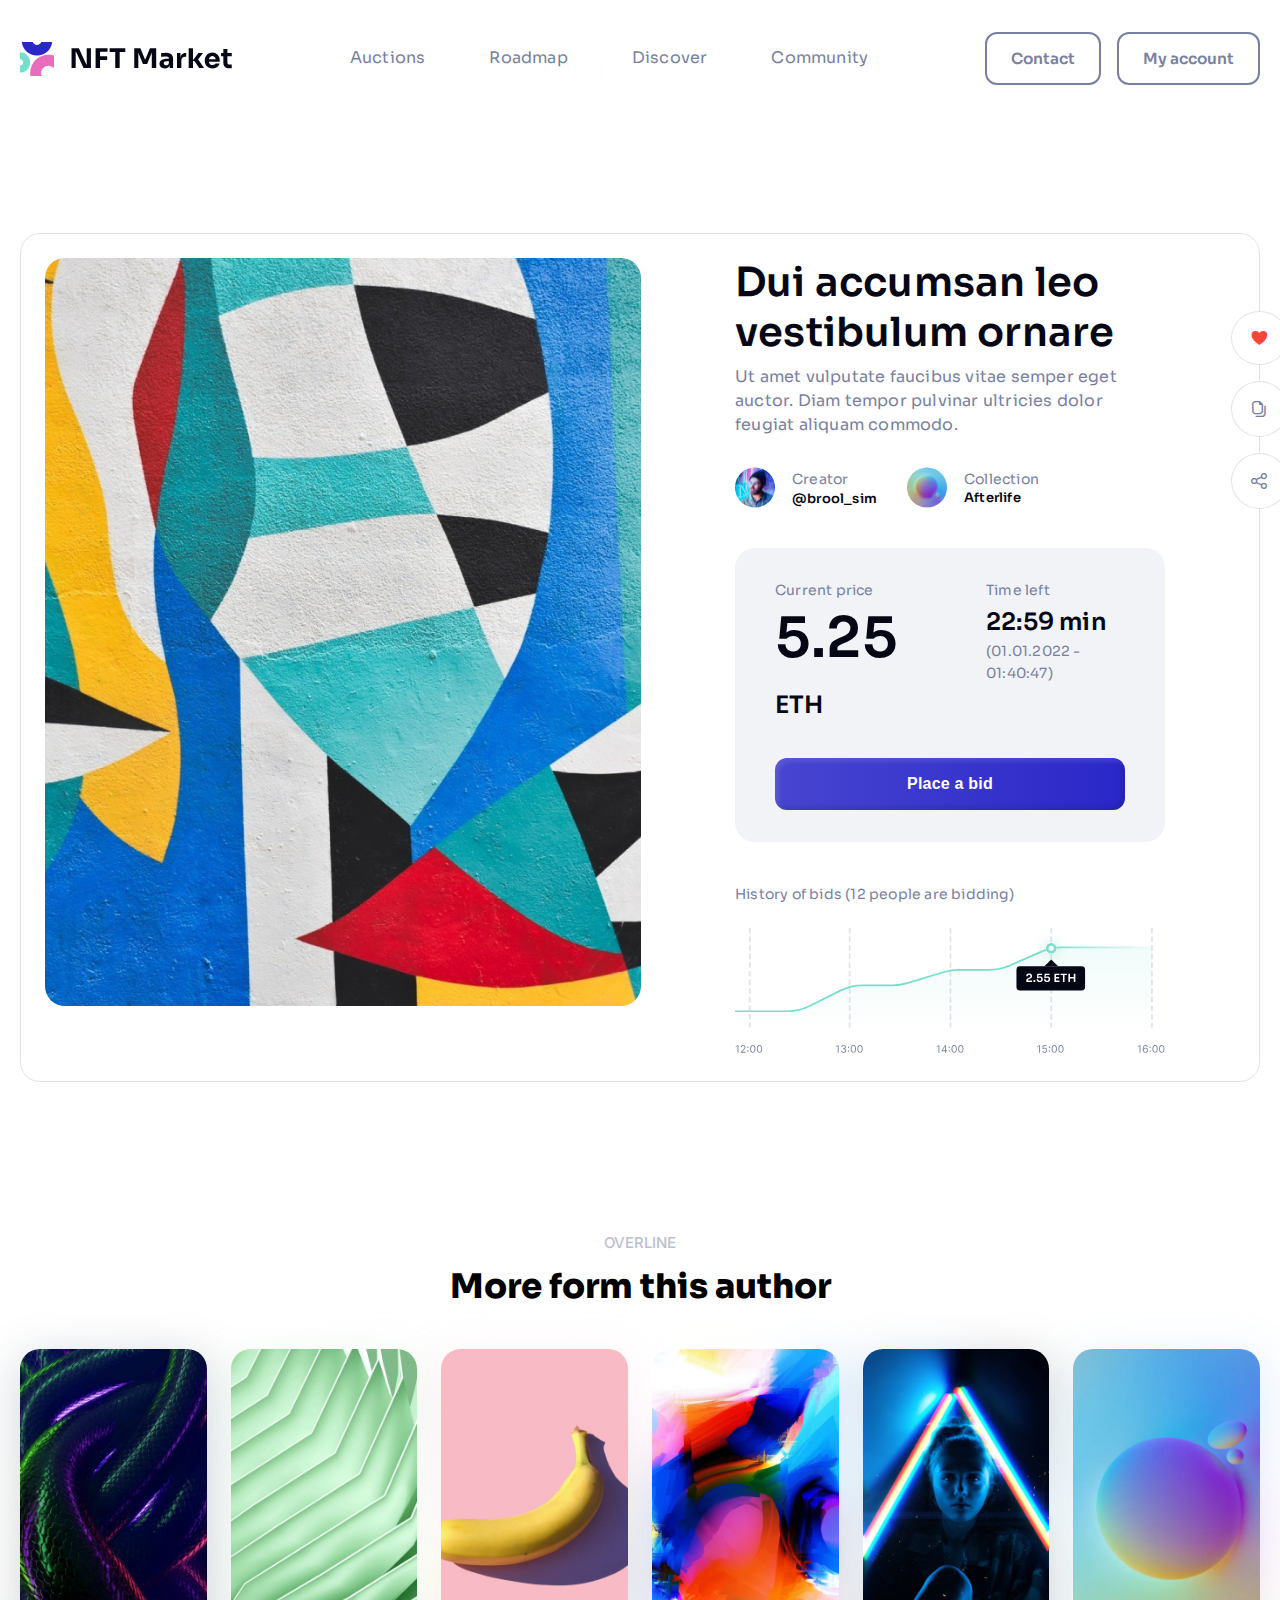
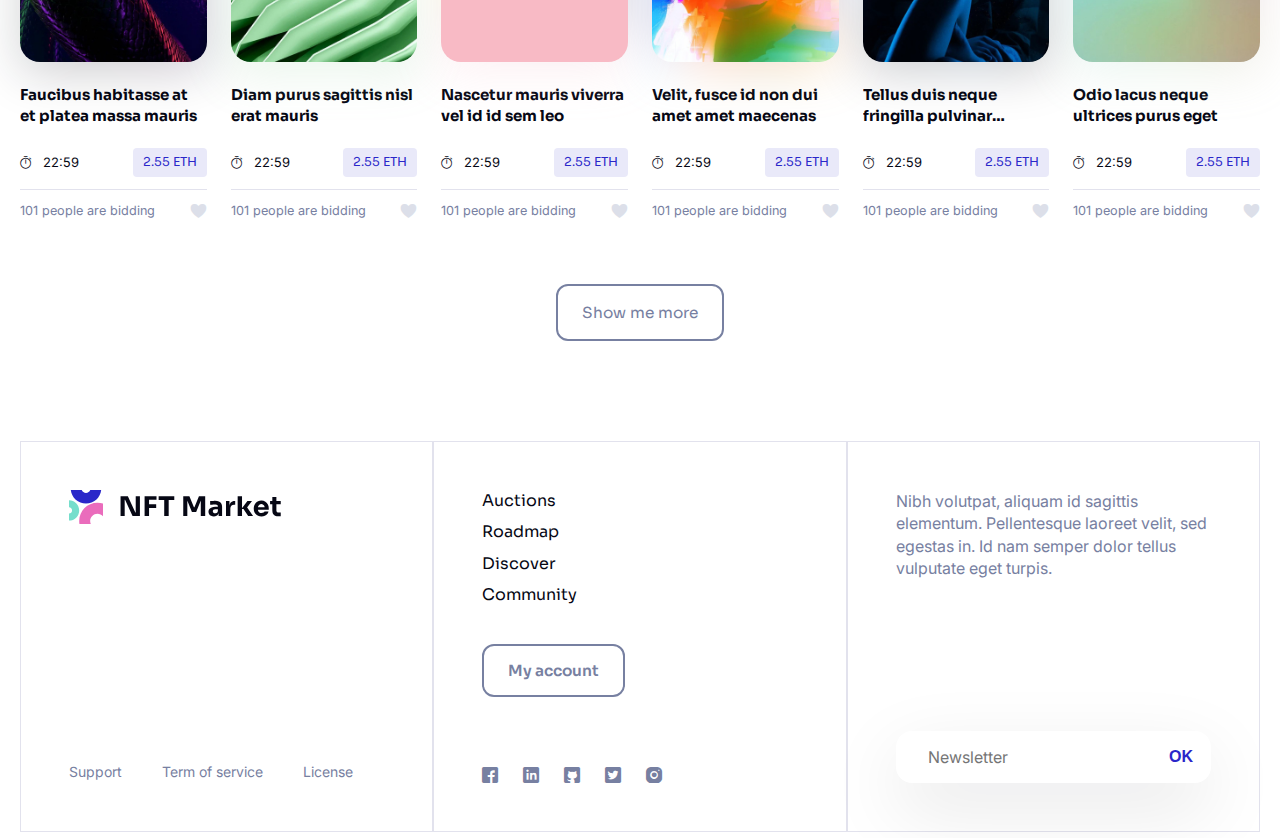
==== commit 7a8fb00a: "item 2" ====
--- a/item.html
+++ b/item.html
@@ -18,7 +18,7 @@
     <header class="header">
       <div class="container container-fluid">
         <div class="top-bar">
-          <a href="#" class="logo">
+          <a href="./index.html" class="logo">
             <img src="./img/header/logo.svg" alt="NFT Market">
           </a>
           <nav class="menu-nav">
@@ -115,10 +115,10 @@
               <a href="#" class="social-menu__link _icon-heart"></a>
             </li>
             <li class="social-menu__item">
-              <a href="#" class="social-menu__link _icon-heart"></a>
+              <a href="#" class="social-menu__link _icon-copy"></a>
             </li>
             <li class="social-menu__item">
-              <a href="#" class="social-menu__link _icon-heart"></a>
+              <a href="#" class="social-menu__link _icon-share"></a>
             </li>
           </ul>
         </div>
--- a/css/style.min.css
+++ b/css/style.min.css
@@ -1,2 +1,3 @@
-@use 'sass:math';@font-face{font-family:icons;font-display:swap;src:url(../fonts/icons.woff) format("woff");font-weight:400;font-style:normal}[class*="_icon-"]::before{font-family:"icons";font-style:normal;font-weight:normal;font-variant:normal;text-transform:none;line-height:1;-webkit-font-smoothing:antialiased;-moz-osx-font-smoothing:grayscale}[class*="_icon-"]::before{display:block}._icon-arrow:before{content:"\e900"}._icon-arrow-bottom:before{content:"\e901"}._icon-artists:before{content:"\e902"}._icon-artworks:before{content:"\e903"}._icon-collection:before{content:"\e904"}._icon-eth-spent:before{content:"\e905"}._icon-facebook:before{content:"\e906"}._icon-figures:before{content:"\e907"}._icon-github:before{content:"\e908"}._icon-heart:before{content:"\e909"}._icon-insagram:before{content:"\e90a"}._icon-linkedIn:before{content:"\e90b"}._icon-logo:before{content:"\e90c"}._icon-picture:before{content:"\e90d"}._icon-search:before{content:"\e90e"}._icon-semicircles:before{content:"\e90f"}._icon-time:before{content:"\e910"}._icon-twitter:before{content:"\e911"}._icon-two-semicircles:before{content:"\e912"}._icon-user:before{content:"\e913"}._icon-write:before{content:"\e914"}*,*::before,*::after{margin:0;padding:0;list-style:none;box-sizing:border-box;outline:none;line-height:1.4}img{max-width:100%;height:auto;display:block}a{text-decoration:none}ul,li,ol{list-style:none}body{font-size:1rem;font-family:'Sora', sans-serif}h1,h2,h3,h4{color:#060714}button{border:0;cursor:pointer}fieldset{border:0}.wrapper{min-height:100%;overflow:hidden;display:flex;flex-direction:column}@media (min-width: 768px){.container{max-width:720px}}@media (min-width: 992px){.container{max-width:960px}}@media (min-width: 1200px){.container{max-width:1140px}}@media (min-width: 1400px){.container{max-width:1320px}}.container{max-width:1452px;margin:0 auto;padding:0 20px}.container-fluid{max-width:1833px}.icon-menu{display:none}@media (max-width: 991.98px){.icon-menu{display:block;position:relative;flex:0 0 1.875rem;height:1.125rem;background:0;cursor:pointer;z-index:5}.icon-menu span,.icon-menu::before,.icon-menu::after{content:"";transform:all 0.3s ease 0s;left:0;position:absolute;width:100%;height:.125rem;background:#000}.icon-menu::before{top:0}.icon-menu::after{bottom:0}.icon-menu span{top:calc(50% - 1px)}.menu-open .icon-menu span{transform:scale(0)}.menu-open .icon-menu::before{transform:rotate(-45deg);top:calc(50% - 1px)}.menu-open .icon-menu::after{transform:rotate(45deg);bottom:calc(50% - 1px)}}.common-btn{display:flex;flex:0 0 auto}.common-btn__item{margin-right:1rem;display:flex}.common-btn__item:last-child{margin-right:0}.common-btn__link{padding:.875rem 1.5rem;border-radius:.75rem;text-decoration:none;font-weight:600;margin-right:1rem;color:#7780a1;border:2px solid #7780a1}@media (max-width: 767px){.common-btn__link{font-size:calc(14px + 3.4 * ((100vw - 320px) / 1920))}}@media (min-width: 767px){.common-btn__link{font-size:calc(14px + 2 * (100vw  / 1920))}}.common-btn__link:last-child{margin-right:0}.common-btn__link:hover{color:#fff;background:linear-gradient(90deg, #4745d0 0%, #2a27c9 100%);box-shadow:4px 4px 4px 0px rgba(255,255,255,0.1) inset;border:2px solid #fff;transition:all .5s ease 0s}.total-time-price{display:flex;align-items:center;justify-content:space-between}.total-time-price_mb{margin:.5625rem 0}.total-time-price_divider{padding-bottom:.75rem;margin-bottom:.75rem;border-bottom:1px solid #E2E2ED}.total-time-price ._icon-time::before{margin-right:.75rem}.total-time-price__time{display:flex;align-items:center;color:#060714;font-family:'Inter', sans-serif}@media (max-width: 767px){.total-time-price__time{font-size:calc(11px + 5.1 * ((100vw - 320px) / 1920))}}@media (min-width: 767px){.total-time-price__time{font-size:calc(11px + 3 * (100vw  / 1920))}}.total-time-price__price{color:#2a27c9;background:rgba(42,39,201,0.1);padding:.375rem .625rem;border-radius:.25rem}@media (max-width: 767px){.total-time-price__price{font-size:calc(11px + 3.4 * ((100vw - 320px) / 1920))}}@media (min-width: 767px){.total-time-price__price{font-size:calc(11px + 2 * (100vw  / 1920))}}.total-bidding-heart{display:flex;align-items:center;justify-content:space-between}.total-bidding-heart__text{color:#7780a1;font-family:'Inter', sans-serif}@media (max-width: 767px){.total-bidding-heart__text{font-size:calc(10px + 6.8 * ((100vw - 320px) / 1920))}}@media (min-width: 767px){.total-bidding-heart__text{font-size:calc(10px + 4 * (100vw  / 1920))}}.hottest-offers-btn{display:flex;text-align:center}.hottest-offers-btn_mt{margin-top:2.6875rem}.hottest-offers-btn_bg .hottest-offers-btn__link{background:linear-gradient(90deg, #4745d0 0%, #2a27c9 100%);color:#fff;box-shadow:4px 4px 4px 0px rgba(255,255,255,0.1) inset;border:0}.hottest-offers-btn_bg .hottest-offers-btn__link:hover{border:0;background:linear-gradient(90deg, #2a27c9 100%, #4745d0 0%);transition:all .5s ease 0s}.hottest-offers-btn__link{color:#7780a1;width:100%;padding:1rem 0;border:2px solid #7780a1;border-radius:.75rem}@media (max-width: 767px){.hottest-offers-btn__link{font-size:calc(14px + 3.4 * ((100vw - 320px) / 1920))}}@media (min-width: 767px){.hottest-offers-btn__link{font-size:calc(14px + 2 * (100vw  / 1920))}}.hottest-offers-btn__link_pad{padding:1rem 1.5rem}.hottest-offers-btn__link:hover{background:linear-gradient(90deg, #4745d0 0%, #2a27c9 100%);color:#fff;box-shadow:4px 4px 4px 0px rgba(255,255,255,0.1) inset;border:2px solid #fff;transition:all .5s ease 0s}._icon-heart:before{color:#dcdfe9;font-size:.875rem;cursor:pointer}._icon-heart_active:before{color:#fb4539}._icon-heart:hover::before{color:#fb4539}.total-block__content{width:46%}.total-block__content_width-jn{width:39%}.total-block__over{color:#bbc0d0;font-size:.9375rem;font-weight:500;font-family:'Inter', sans-serif;text-transform:uppercase}.total-block__title{margin-top:.5625rem;margin-bottom:1.6875rem;line-height:1}@media (max-width: 767px){.total-block__title{font-size:calc(30px + 57.8 * ((100vw - 320px) / 1920))}}@media (min-width: 767px){.total-block__title{font-size:calc(30px + 34 * (100vw  / 1920))}}@media (max-width: 767px){.total-block__title_fz{font-size:calc(22px + 44.2 * ((100vw - 320px) / 1920))}}@media (min-width: 767px){.total-block__title_fz{font-size:calc(22px + 26 * (100vw  / 1920))}}.total-block__text{color:#7780a1;margin-bottom:3.5625rem;font-weight:400;font-family:'Inter', sans-serif}@media (max-width: 767px){.total-block__text{font-size:calc(13px + 5.1 * ((100vw - 320px) / 1920))}}@media (min-width: 767px){.total-block__text{font-size:calc(13px + 3 * (100vw  / 1920))}}.total-block__text_jn{margin-bottom:1.5rem}.common-icon-text{display:flex;margin-bottom:4.3125rem}.common-icon-text__item{margin-right:3.875rem}.common-icon-text__item:last-child{margin-right:0}.common-icon-text__icon:before{display:inherit;font-size:2rem}.common-icon-text__title{margin-top:1.25rem;font-size:1.25rem;font-weight:800}.common-icon-text__text{color:#7780a1;font-size:1rem;font-weight:400;font-family:'Inter', sans-serif}.header{background:url(../img/header/bg.svg) no-repeat;background-position:center;background-size:contain;width:100%;height:100%;margin-bottom:7.25rem;position:relative}.square-pos__item{position:absolute;text-align:center}.square-pos__item_pos-1{top:26.1875rem;left:8.4375rem}.square-pos__item_pos-2{top:45.6875rem;left:22.375rem}.square-pos__item_pos-3{top:21rem;right:11.8125rem}.square-pos__item_pos-4{top:38.5625rem;right:6.25rem}.square-pos__item_pos-5{top:52.375rem;right:23.875rem}.square-pos__item_pos-6{top:53.4375rem;left:-1.9375rem}.square-pos__picture{cursor:pointer}.square-pos__picture:hover::after{background:0}.square-pos__picture_blur-1::after{content:'';background:url(../img/header/image-1.svg) no-repeat;width:100%;height:100%;position:absolute;top:1rem;left:0;opacity:.2;filter:blur(7px)}.square-pos__picture_blur-2::after{content:'';background:url(../img/header/img-2.svg) no-repeat;width:100%;height:100%;position:absolute;top:1rem;left:0;opacity:.2;filter:blur(7px)}.square-pos__picture_blur-3::after{content:'';background:url(../img/header/img-3.svg) no-repeat;width:100%;height:100%;position:absolute;top:1rem;left:0;opacity:.2;filter:blur(7px)}.square-pos__picture_blur-4::after{content:'';background:url(../img/header/img-4.svg) no-repeat;width:100%;height:100%;position:absolute;top:1rem;left:0;opacity:.2;filter:blur(7px)}.square-pos__picture_blur-5::after{content:'';background:url(../img/header/img-5.svg) no-repeat;width:100%;height:100%;position:absolute;top:1rem;left:0;opacity:.2;filter:blur(7px)}.square-pos__picture_blur-6::after{content:'';background:url(../img/header/img-6.svg) no-repeat;width:100%;height:100%;position:absolute;top:1rem;left:0;opacity:.2;filter:blur(7px)}.square-pos__price{color:#7780a1;font-size:.875rem;font-family:'Inter', sans-serif}.top-bar{display:flex;justify-content:space-between;align-items:center;min-height:7.3125rem}.menu{display:flex;flex-wrap:wrap;column-gap:4rem}.menu__link{color:#7780a1;font-size:1rem;letter-spacing:.0125rem}.menu__link:hover{color:#2a27c9}.intro{display:flex;flex-direction:column;align-items:center;margin-top:11.875rem}.intro__text{color:#7780a1;margin-bottom:.625rem;font-family:'Inter', sans-serif;font-weight:500;text-transform:uppercase}@media (max-width: 767px){.intro__text{font-size:calc(13px + 3.4 * ((100vw - 320px) / 1920))}}@media (min-width: 767px){.intro__text{font-size:calc(13px + 2 * (100vw  / 1920))}}.intro__title{color:#060714;position:relative;text-align:center}@media (max-width: 767px){.intro__title{font-size:calc(40px + 136 * ((100vw - 320px) / 1920))}}@media (min-width: 767px){.intro__title{font-size:calc(40px + 80 * (100vw  / 1920))}}.intro__new{display:flex;align-items:center}.intro__new img{margin-left:.625rem}.intro__exp{display:flex;align-items:baseline;justify-content:flex-end;margin-left:3.625rem;line-height:1}.intro__exp img{margin-right:.9375rem}.intro__subtitle{color:#7780a1;margin-top:.9375rem;font-family:'Inter', sans-serif;font-weight:400}@media (max-width: 767px){.intro__subtitle{font-size:calc(18px + 10.2 * ((100vw - 320px) / 1920))}}@media (min-width: 767px){.intro__subtitle{font-size:calc(18px + 6 * (100vw  / 1920))}}.search{display:flex;justify-content:center;margin-top:3.4375rem;margin-bottom:13.4375rem}.search__gruop{display:flex;align-items:center;background:#fff;min-height:5.25rem;padding:0 1.875rem;box-shadow:0px 25px 75px 0px rgba(6,7,20,0.1);border-radius:1rem}.search__input{min-width:14.5625rem;font-weight:400;font-family:'Inter', sans-serif;border:0}@media (max-width: 767px){.search__input{font-size:calc(12px + 6.8 * ((100vw - 320px) / 1920))}}@media (min-width: 767px){.search__input{font-size:calc(12px + 4 * (100vw  / 1920))}}.search ::-webkit-input-placeholder{color:#bbc0d0}.search ::-moz-placeholder{color:#bbc0d0}.search__select{color:#bbc0d0;background:#fff;font-weight:400;font-family:'Inter', sans-serif;border:1px solid #fff;border-left:1px solid #bbc0d0;padding-left:1rem;padding-right:2.875rem;margin-left:6.0625rem;margin-right:3rem}@media (max-width: 767px){.search__select{font-size:calc(14px + 3.4 * ((100vw - 320px) / 1920))}}@media (min-width: 767px){.search__select{font-size:calc(14px + 2 * (100vw  / 1920))}}.search__btn{background:0}.brands{display:flex;justify-content:center}.brands__item{margin-right:6.875rem}.brands__item:last-child{margin-right:0}.auctions{display:flex;flex-direction:column;justify-content:center;align-items:center;margin-bottom:7.6875rem}@media (max-width: 767px){.auctions__title{font-size:calc(30px + 10.2 * ((100vw - 320px) / 1920))}}@media (min-width: 767px){.auctions__title{font-size:calc(30px + 6 * (100vw  / 1920))}}.auctions-carousel{margin-top:5.75rem;display:flex;max-width:100%;/*! autoprefixer: on */}.auctions-carousel__item{padding:1.5rem}.auctions-carousel__item:last-child{margin-right:0}.auctions-carousel__picture{position:relative}.auctions-carousel__picture_blur-1::after{content:'';background:url(../img/auctions/tristique-diam.jpg) no-repeat;width:100%;height:100%;position:absolute;top:.625rem;left:0;opacity:.2;filter:blur(12px)}.auctions-carousel__picture_blur-2::after{content:'';background:url(../img/auctions/vulputate.jpg) no-repeat;width:100%;height:100%;position:absolute;top:.625rem;left:0;opacity:.2;filter:blur(12px)}.auctions-carousel__picture_blur-3::after{content:'';background:url(../img/auctions/dui-accumsan.jpg) no-repeat;width:100%;height:100%;position:absolute;top:.625rem;left:0;opacity:.2;filter:blur(12px)}.auctions-carousel__picture_blur-4::after{content:'';background:url(../img/auctions/senectus-adipiscing.jpg) no-repeat;width:100%;height:100%;position:absolute;top:.625rem;left:0;opacity:.2;filter:blur(12px)}.auctions-carousel__picture_blur-5::after{content:'';background:url(../img/auctions/mattis-diam.jpg) no-repeat;width:100%;height:100%;position:absolute;top:.625rem;left:0;opacity:.2;filter:blur(12px)}.auctions-carousel__picture img{border-radius:1.25rem;position:relative;z-index:1}.auctions-carousel__content{display:flex;flex-direction:column;justify-content:space-between}.auctions-carousel__title-price{display:flex;justify-content:space-between;align-items:center;margin-top:1.25rem;margin-bottom:1.25rem;min-height:4.6875rem}.auctions-carousel__title-price_height{min-height:auto}.auctions-carousel__title{max-width:60%;line-height:1.5625rem;letter-spacing:.0125rem;/*! autoprefixer: off */display:-webkit-box;-webkit-line-clamp:2;-webkit-box-orient:vertical;overflow:hidden}@media (max-width: 767px){.auctions-carousel__title{font-size:calc(14px + 10.2 * ((100vw - 320px) / 1920))}}@media (min-width: 767px){.auctions-carousel__title{font-size:calc(14px + 6 * (100vw  / 1920))}}.auctions-carousel__price{color:#2a27c9;background:rgba(42,39,201,0.1);padding:.5rem .875rem;border-radius:.25rem}@media (max-width: 767px){.auctions-carousel__price{font-size:calc(10px + 10.2 * ((100vw - 320px) / 1920))}}@media (min-width: 767px){.auctions-carousel__price{font-size:calc(10px + 6 * (100vw  / 1920))}}.auctions-carousel__time{display:flex;align-items:center;padding-bottom:1.75rem;font-size:.875rem;font-family:'Inter', sans-serif}.auctions-carousel ._icon-time:before{padding-right:.75rem}.bidding-people{display:flex;justify-content:space-between;align-items:center;border-top:1px solid #E2E2ED;padding-top:1.25rem;color:#7780a1;font-size:.875rem;font-family:'Inter', sans-serif;/*! autoprefixer: on */}.bidding-people__avatars{display:flex}.bidding-people__avatars img{width:2rem;margin:0 -.375rem}.bidding-people__text{display:none !important;padding-left:.625rem;line-height:150%;letter-spacing:.0125rem;font-family:'Inter', sans-serif;/*! autoprefixer: off */display:-webkit-box;-webkit-line-clamp:1;-webkit-box-orient:vertical;overflow:hidden}@media (max-width: 767px){.bidding-people__text{font-size:calc(10px + 6.8 * ((100vw - 320px) / 1920))}}@media (min-width: 767px){.bidding-people__text{font-size:calc(10px + 4 * (100vw  / 1920))}}.bidding-people__counter{display:flex;align-items:center}.bidding-people ._icon-heart::before{margin-right:.625rem;cursor:pointer}.sapien__inner{display:flex;justify-content:space-between;align-items:center}.hottest-offers-nft{margin:9.375rem 0}.hottest-offers{display:flex}.hottest-offers__col{margin-right:1.5rem;width:33.333%;overflow:hidden}.hottest-offers__col:last-child{margin-right:0}.hottest-offers__col_show{overflow:inherit}.hottest-sale-offers{padding:2.5rem;min-height:100%;display:flex;flex-direction:column;justify-content:flex-end;border:1px solid #E2E2ED;border-radius:1.25rem}.hottest-sale-offers__title{margin-bottom:3.3125rem}@media (max-width: 767px){.hottest-sale-offers__title{font-size:calc(20px + 20.4 * ((100vw - 320px) / 1920))}}@media (min-width: 767px){.hottest-sale-offers__title{font-size:calc(20px + 12 * (100vw  / 1920))}}.hottest-sale-offers-carous{display:flex;column-gap:1.5rem;/*! autoprefixer: on */}.hottest-sale-offers-carous_pa{height:100%;width:100%}.hottest-sale-offers-carous_pa .hottest-sale-offers-carous__item{width:16.666%}.hottest-sale-offers-carous_pa .hottest-sale-offers-carous__picture img{min-width:100%}.hottest-sale-offers-carous .slick-track{display:flex}.hottest-sale-offers-carous__item{width:100%;margin-bottom:4rem}.hottest-sale-offers-carous__item_opacity{opacity:.1}.hottest-sale-offers-carous__picture{position:relative}.hottest-sale-offers-carous__picture_blur-min-1::after{content:'';background:url(../img/hottest-offers/hottest-sale-offers.jpg) no-repeat;width:100%;height:100%;position:absolute;top:.625rem;left:0;opacity:.2;filter:blur(25px)}.hottest-sale-offers-carous__picture_blur-min-2::after{content:'';background:url(../img/hottest-offers/fames-habitasesse.jpg) no-repeat;width:100%;height:100%;position:absolute;top:.625rem;left:0;opacity:.2;filter:blur(25px)}.hottest-sale-offers-carous__picture img{position:relative;z-index:1;border-radius:1.25rem}.hottest-sale-offers-carous__title{margin:22px 0;/*! autoprefixer: off */display:-webkit-box;-webkit-line-clamp:2;-webkit-box-orient:vertical;overflow:hidden}@media (max-width: 767px){.hottest-sale-offers-carous__title{font-size:calc(13px + 5.1 * ((100vw - 320px) / 1920))}}@media (min-width: 767px){.hottest-sale-offers-carous__title{font-size:calc(13px + 3 * (100vw  / 1920))}}.top-nft__item{display:flex;margin-bottom:1rem}.top-nft__item:last-child{margin-bottom:0}.top-nft__picture{margin-right:1rem;width:33%}.top-nft__picture img{border-radius:1.25rem}.top-nft__content{width:65%}@media (max-width: 767px){.top-nft__title{font-size:calc(13px + 5.1 * ((100vw - 320px) / 1920))}}@media (min-width: 767px){.top-nft__title{font-size:calc(13px + 3 * (100vw  / 1920))}}.get-started-creating{background:#060714;width:100%;height:100%;position:relative;border-radius:1.25rem}.get-started-creating::before{content:"";background:url(../img/hottest-offers/fingers.png) no-repeat;background-size:contain;width:100%;height:100%;display:flex;position:absolute;bottom:5rem;left:0}.get-started-creating__content{position:absolute;bottom:0;left:0;padding:0 2.5rem 2.5rem 2.5rem}.get-started-creating__title{width:75%;color:#fff;font-weight:800}@media (max-width: 767px){.get-started-creating__title{font-size:calc(16px + 13.6 * ((100vw - 320px) / 1920))}}@media (min-width: 767px){.get-started-creating__title{font-size:calc(16px + 8 * (100vw  / 1920))}}.get-started-creating__text{width:75%;margin-top:.5625rem;margin-bottom:2.9375rem;color:#7780a1;font-weight:400;font-family:'Inter', sans-serif}@media (max-width: 767px){.get-started-creating__text{font-size:calc(12px + 3.4 * ((100vw - 320px) / 1920))}}@media (min-width: 767px){.get-started-creating__text{font-size:calc(12px + 2 * (100vw  / 1920))}}.habitant-tristique-scelerisque{margin-bottom:12.5rem}.tristique-scelerisque{display:flex;justify-content:space-between;align-items:center}.popular-auctions{padding-bottom:6.25rem}.popular-auctions__inner{display:flex;flex-direction:column;align-items:center}.popular-auctions__over{color:#bbc0d0;font-size:.9375rem;font-weight:500;font-family:'Inter', sans-serif;text-transform:uppercase}.popular-auctions__title{margin-top:.625rem;margin-bottom:2.375rem;font-weight:800}@media (max-width: 767px){.popular-auctions__title{font-size:calc(30px + 10.2 * ((100vw - 320px) / 1920))}}@media (min-width: 767px){.popular-auctions__title{font-size:calc(30px + 6 * (100vw  / 1920))}}.popular-auctions-menu{display:flex;justify-content:center;column-gap:1rem;row-gap:.9375rem;margin-bottom:4.5rem}.popular-auctions-menu__item{padding:.5rem;color:#7780a1;border:2px solid #E2E2ED;border-radius:.5rem;cursor:pointer}@media (max-width: 767px){.popular-auctions-menu__item{font-size:calc(12px + 6.8 * ((100vw - 320px) / 1920))}}@media (min-width: 767px){.popular-auctions-menu__item{font-size:calc(12px + 4 * (100vw  / 1920))}}.popular-auctions-menu__item_active{background:linear-gradient(90deg, #4745d0 0%, #2a27c9 100%);color:#fff;box-shadow:-4px -4px 4px 0px rgba(0,0,0,0.1) inset;border:2px solid #fff}.hottest-sale-offers-carous__picture_blur-pop-1::after{content:'';background:url(../img/popular-auctions/faucibus-habitasse.jpg) no-repeat;width:100%;height:100%;position:absolute;top:.625rem;left:0;opacity:.2;filter:blur(25px)}.hottest-sale-offers-carous__picture_blur-pop-2::after{content:'';background:url(../img/popular-auctions/diam-purus-sagittis.jpg) no-repeat;width:100%;height:100%;position:absolute;top:.625rem;left:0;opacity:.2;filter:blur(25px)}.hottest-sale-offers-carous__picture_blur-pop-3::after{content:'';background:url(../img/popular-auctions/nascetur-mauris-viverra.jpg) no-repeat;width:100%;height:100%;position:absolute;top:.625rem;left:0;opacity:.2;filter:blur(25px)}.hottest-sale-offers-carous__picture_blur-pop-4::after{content:'';background:url(../img/popular-auctions/amet-maecenas.jpg) no-repeat;width:100%;height:100%;position:absolute;top:.625rem;left:0;opacity:.2;filter:blur(25px)}.hottest-sale-offers-carous__picture_blur-pop-5::after{content:'';background:url(../img/popular-auctions/tellus-duis-neque.jpg) no-repeat;width:100%;height:100%;position:absolute;top:.625rem;left:0;opacity:.2;filter:blur(25px)}.hottest-sale-offers-carous__picture_blur-pop-6::after{content:'';background:url(../img/popular-auctions/odio-lacus-neque.jpg) no-repeat;width:100%;height:100%;position:absolute;top:.625rem;left:0;opacity:.2;filter:blur(25px)}.detail-count{padding:6.25rem 0}.detail-numb{display:flex;justify-content:center;align-items:center;column-gap:6.4375rem;row-gap:2.1875rem;flex-wrap:wrap}.detail-numb__item{display:flex;flex-direction:column;align-items:center}.detail-numb__icon{display:inherit;font-size:2rem}.detail-numb__numb{color:#060714;font-weight:800}@media (max-width: 767px){.detail-numb__numb{font-size:calc(35px + 22.1 * ((100vw - 320px) / 1920))}}@media (min-width: 767px){.detail-numb__numb{font-size:calc(35px + 13 * (100vw  / 1920))}}.join-now{margin-top:6.25rem;margin-bottom:9.375rem}.join-now-col{background:url(../img/join-now/join-now.jpg) no-repeat;background-size:cover;width:100%;height:100%;padding-left:7.375rem;padding-top:5.625rem;padding-bottom:5.625rem;display:flex;align-items:end;position:relative;border-radius:1.25rem;overflow:hidden}.user{display:flex;padding:1.0625rem;min-width:28.75rem;position:relative;border:1px solid #D4D4E2;border-radius:1.34375rem}.user_pos-1{position:absolute;top:5.625rem;right:12.75rem}.user_pos-2{position:absolute;top:3.5rem;right:-17.75rem}.user_pos-3{position:absolute;top:13.75rem;right:2.25rem}.user_pos-4{position:absolute;top:22.5rem;right:15.75rem}.user_pos-5{position:absolute;top:23.5625rem;right:-16rem}.user::before{content:'';background:linear-gradient(90deg, rgba(241,241,246,0) 0%, #f1f1f6 100%);width:100%;height:100%;position:absolute;top:0;left:0;border-radius:1.34375rem}.user__avatar{margin-right:1.0625rem}.user__content{width:100%}.user__title-price{display:flex;justify-content:space-between}.user__items-conect{display:flex;color:#7780a1;column-gap:1.375rem}.user__title{font-weight:800}@media (max-width: 767px){.user__title{font-size:calc(12px + 8.5 * ((100vw - 320px) / 1920))}}@media (min-width: 767px){.user__title{font-size:calc(12px + 5 * (100vw  / 1920))}}.user__text{font-family:'Inter', sans-serif}@media (max-width: 767px){.user__text{font-size:calc(11px + 8.5 * ((100vw - 320px) / 1920))}}@media (min-width: 767px){.user__text{font-size:calc(11px + 5 * (100vw  / 1920))}}.user__price{color:#2a27c9;background:rgba(42,39,201,0.1);padding:.375rem .625rem;border-radius:.25rem}@media (max-width: 767px){.user__price{font-size:calc(10px + 5.1 * ((100vw - 320px) / 1920))}}@media (min-width: 767px){.user__price{font-size:calc(10px + 3 * (100vw  / 1920))}}.user__item{display:flex;align-items:center}.user__icon{margin-right:.5rem}.pictur-mini{margin-bottom:6.25rem}.pictur-mini-carous__item{display:flex !important;flex-direction:column;align-items:center;margin-right:1.5rem}.pictur-mini-carous__item:last-child{margin-right:0}.pictur-mini-carous__picture{position:relative;margin-bottom:.3125rem;cursor:pointer}.pictur-mini-carous__picture:hover::after{background:0}.pictur-mini-carous__picture_blur-pic-0::after{content:'';background:url(../img/pictur-mini-carous/pictur-mini-0.jpg) no-repeat;width:100%;height:100%;position:absolute;top:1rem;left:0;opacity:.2;filter:blur(7px)}.pictur-mini-carous__picture_blur-pic-1::after{content:'';background:url(../img/pictur-mini-carous/pictur-mini-1.jpg) no-repeat;width:100%;height:100%;position:absolute;top:1rem;left:0;opacity:.2;filter:blur(7px)}.pictur-mini-carous__picture_blur-pic-2::after{content:'';background:url(../img/pictur-mini-carous/pictur-mini-2.jpg) no-repeat;width:100%;height:100%;position:absolute;top:1rem;left:0;opacity:.2;filter:blur(7px)}.pictur-mini-carous__picture_blur-pic-3::after{content:'';background:url(../img/pictur-mini-carous/pictur-mini-3.jpg) no-repeat;width:100%;height:100%;position:absolute;top:1rem;left:0;opacity:.2;filter:blur(7px)}.pictur-mini-carous__picture_blur-pic-4::after{content:'';background:url(../img/pictur-mini-carous/pictur-mini-4.jpg) no-repeat;width:100%;height:100%;position:absolute;top:1rem;left:0;opacity:.2;filter:blur(7px)}.pictur-mini-carous__picture_blur-pic-5::after{content:'';background:url(../img/pictur-mini-carous/pictur-mini-5.jpg) no-repeat;width:100%;height:100%;position:absolute;top:1rem;left:0;opacity:.2;filter:blur(7px)}.pictur-mini-carous__picture_blur-pic-6::after{content:'';background:url(../img/pictur-mini-carous/pictur-mini-6.jpg) no-repeat;width:100%;height:100%;position:absolute;top:1rem;left:0;opacity:.2;filter:blur(7px)}.pictur-mini-carous__picture_blur-pic-7::after{content:'';background:url(../img/pictur-mini-carous/pictur-mini-7.jpg) no-repeat;width:100%;height:100%;position:absolute;top:1rem;left:0;opacity:.2;filter:blur(7px)}.pictur-mini-carous__picture_blur-pic-8::after{content:'';background:url(../img/pictur-mini-carous/pictur-mini-8.jpg) no-repeat;width:100%;height:100%;position:absolute;top:1rem;left:0;opacity:.2;filter:blur(7px)}.pictur-mini-carous__picture_blur-pic-9::after{content:'';background:url(../img/pictur-mini-carous/pictur-mini-9.jpg) no-repeat;width:100%;height:100%;position:absolute;top:1rem;left:0;opacity:.2;filter:blur(7px)}.pictur-mini-carous__picture_blur-pic-10::after{content:'';background:url(../img/pictur-mini-carous/pictur-mini-10.jpg) no-repeat;width:100%;height:100%;position:absolute;top:1rem;left:0;opacity:.2;filter:blur(7px)}.pictur-mini-carous__picture_blur-pic-11::after{content:'';background:url(../img/pictur-mini-carous/pictur-mini-11.jpg) no-repeat;width:100%;height:100%;position:absolute;top:1rem;left:0;opacity:.2;filter:blur(7px)}.pictur-mini-carous__picture_blur-pic-12::after{content:'';background:url(../img/pictur-mini-carous/pictur-mini-12.jpg) no-repeat;width:100%;height:100%;position:absolute;top:1rem;left:0;opacity:.2;filter:blur(7px)}.pictur-mini-carous__picture_blur-pic-13::after{content:'';background:url(../img/pictur-mini-carous/pictur-mini-13.jpg) no-repeat;width:100%;height:100%;position:absolute;top:1rem;left:0;opacity:.2;filter:blur(7px)}.pictur-mini-carous__picture_blur-pic-14::after{content:'';background:url(../img/pictur-mini-carous/pictur-mini-14.jpg) no-repeat;width:100%;height:100%;position:absolute;top:1rem;left:0;opacity:.2;filter:blur(7px)}.pictur-mini-carous__picture_blur-pic-15::after{content:'';background:url(../img/pictur-mini-carous/pictur-mini-15.jpg) no-repeat;width:100%;height:100%;position:absolute;top:1rem;left:0;opacity:.2;filter:blur(7px)}.pictur-mini-carous__picture_blur-pic-16::after{content:'';background:url(../img/pictur-mini-carous/pictur-mini-16.jpg) no-repeat;width:100%;height:100%;position:absolute;top:1rem;left:0;opacity:.2;filter:blur(7px)}.pictur-mini-carous__picture_blur-pic-17::after{content:'';background:url(../img/pictur-mini-carous/pictur-mini-17.jpg) no-repeat;width:100%;height:100%;position:absolute;top:1rem;left:0;opacity:.2;filter:blur(7px)}.pictur-mini-carous__picture_blur-pic-18::after{content:'';background:url(../img/pictur-mini-carous/pictur-mini-18.jpg) no-repeat;width:100%;height:100%;position:absolute;top:1rem;left:0;opacity:.2;filter:blur(7px)}.pictur-mini-carous__price{color:#7780a1;font-weight:400;font-family:'Inter', sans-serif}@media (max-width: 767px){.pictur-mini-carous__price{font-size:calc(11px + 8.5 * ((100vw - 320px) / 1920))}}@media (min-width: 767px){.pictur-mini-carous__price{font-size:calc(11px + 5 * (100vw  / 1920))}}.product{padding-bottom:150px}.product__inner{padding:24px 94px 24px 24px;position:relative;display:flex;align-items:center;gap:94px;border:1px solid #E2E2ED;border-radius:20px}.product .flex{flex:0 0 38.4%}.product__picture img{border-radius:20px}.product__title{padding-bottom:7px;color:#060714;font-weight:600;font-size:40px;line-height:125%;letter-spacing:0.2px}.product__text{color:#7780A1;font-weight:400;font-size:16px;line-height:150%;letter-spacing:0.2px}.creator{padding-top:30px;padding-bottom:40px;display:flex;gap:30px}.creator__item{display:flex;align-items:center;gap:17px}.creator__content{line-height:1}.creator__name{color:#7780A1;font-weight:400;font-size:14px;line-height:150%;letter-spacing:0.2px}.creator__email{color:#060714;font-weight:600;font-size:13px;line-height:16px;letter-spacing:0.2px}.social-menu{position:absolute;top:77px;right:-29px;display:flex;flex-direction:column;gap:16px}.social-menu__item{border:1px solid #E2E2ED;padding:19px;border-radius:50%}.social-menu ._icon-heart::before{color:#FB4539}.price-time{padding:32px 40px;margin-bottom:42px;background:#F2F3F6;border-radius:20px}.price-time__inner{display:flex;gap:56px}.price-time__current{padding-bottom:9px;color:#7780A1;font-weight:400;font-size:14px;line-height:150%;letter-spacing:0.2px}.price-time__eth{color:#060714;font-weight:600;font-size:56px;line-height:100%;letter-spacing:0.2px}.price-time__eth span{font-size:24px}.price-time__time{padding-bottom:6px;color:#060714;font-weight:600;font-size:24px;line-height:100%;letter-spacing:0.2px}.price-time__date{color:#7780A1;font-weight:400;font-size:14px;line-height:150%;letter-spacing:0.2px}.price-time__btn{padding-top:35px}.price-time__btn button{color:#fff;background:linear-gradient(90deg, #4745d0 0%, #2a27c9 100%);padding:16px 0;width:100%;font-weight:600;font-size:16px;line-height:20px;letter-spacing:0.2px;box-shadow:inset -4px -4px 4px rgba(0,0,0,0.1),inset 4px 4px 4px rgba(255,255,255,0.1);border-radius:12px}.history__text{color:#7780A1;font-weight:400;font-size:14px;line-height:150%;letter-spacing:0.2px}.history__schedule{padding-top:13px}.footer{min-height:24.8125rem}.footer-col{display:flex}.footer-col__item{width:33.333%;padding:3rem;display:flex;flex-direction:column;justify-content:space-between;border:1px solid #E2E2ED}.footer-col__text{color:#7780a1;font-size:1rem;font-weight:400;font-family:'Inter', sans-serif}.footer-support{display:flex;column-gap:2.5rem;flex-wrap:wrap}.footer-support__link{color:#7780a1;font-size:.875rem;font-weight:400;font-family:'Inter', sans-serif}.footer-menu{display:flex;flex-direction:column;gap:.5625rem;margin-bottom:2.3125rem}.footer-menu__link{color:#060714;font-size:1rem}.social{display:flex;gap:1.5625rem;margin-top:4.375rem}.social__link{color:#7780a1}.social__icon:hover{color:#2a27c9}.footer-news{position:relative}.footer-news__input{height:3.25rem;width:100%;color:#7780a1;padding:0 2rem;font-size:1rem;font-weight:400;font-family:'Inter', sans-serif;border:0;border-radius:1rem;background:#fff;box-shadow:0px 25px 75px 0px rgba(6,7,20,0.1)}.footer-news__btn{position:absolute;right:1.125rem;top:.9375rem;color:#2a27c9;background:0;font-size:1rem;font-weight:800}@media (max-width: 1399.99px){.intro__new img{width:1.875rem}.intro__exp img{width:3.25rem}.join-now-col{padding-left:4.375rem;padding-bottom:4.375rem}.total-block__content_width-jn{width:42%}.user{min-width:auto}.hottest-sale-offers{padding:1.875rem}}@media (max-width: 1199.98px){.intro__new img{width:1.5625rem}.intro__exp img{width:2.5rem}.menu{column-gap:2.5625rem}.user_pos-1{right:7.8125rem}.user_pos-4{right:10.0625rem}.footer-col__item{padding:1.875rem}.product__inner{padding:24px}}@media (max-width: 991.98px){.intro{margin-top:5rem}.search{margin-bottom:9.375rem}.common-btn_hide{display:none}.menu-nav{display:none}.auctions-carousel__item{padding:.9375rem}.sapien__inner{flex-direction:column-reverse;flex-wrap:wrap}.total-block__content_width{width:100%}.hottest-sale-offers-carous_pa{flex-wrap:wrap;justify-content:center}.hottest-sale-offers-carous_pa .hottest-sale-offers-carous__item{width:23.33%}.join-now-col{padding-top:4.375rem;padding-left:1.875rem;padding-bottom:1.875rem}.user{padding:.75rem}.user_pos-1{top:4.5rem;right:2.875rem}.user_pos-3{top:11.8125rem;right:-1rem}.user_pos-4{top:19.25rem;right:4.1875rem}.user_pos-5{top:18.4375rem}.hottest-offers{flex-wrap:wrap;row-gap:1.5rem}.hottest-offers__col{width:100%;margin-right:0;margin-bottom:1.25rem;display:flex;justify-content:center}.hottest-offers__col_show{min-height:47.875rem;width:27.9375rem;margin:0 auto}.hottest-sale-offers{width:27.9375rem}.tristique-scelerisque{flex-wrap:wrap}.footer-col__item{padding:1.5625rem}.product__inner{flex-direction:column}.history__schedule img{width:100%}}@media (max-width: 842px){.total-block__content_width-jn{width:46%}}@media (max-width: 767.98px){.intro__new img{width:1.375rem}.intro__exp img{width:2.0625rem}.common-btn__link{padding:.625rem 1rem}.total-block__content_width-jn{width:50%}.total-block__title{margin-bottom:1.0625rem}.logo{flex:0 0 9.375rem}.intro{margin-top:3.4375rem}.search{margin-bottom:6.25rem}.search__gruop{min-height:4.375rem}.search__select{margin-left:1.5625rem;margin-right:1.5625rem;padding-right:0}.search::placeholder{width:100%}.brands__item{margin-right:3.75rem}.auctions-carousel__content_pad .auctions-carousel__time{padding-bottom:.9375rem}.auctions-carousel__content_pad .bidding-people{padding-top:.625rem}.hottest-offers-nft{margin:6.25rem 0}.auctions-carousel__item{padding:.75rem}.detail-numb{column-gap:4.0625rem}.habitant-tristique-scelerisque{margin-bottom:6.25rem}.popular-auctions{padding-bottom:3.125rem}.hottest-sale-offers-carous_pa .hottest-sale-offers-carous__item{width:29%}.hottest-offers-btn__link{padding:.625rem 1rem}.join-now-col{padding-left:1.5625rem;padding-bottom:1.5625rem}.user{padding:.4375rem}.user__avatar{margin-right:.625rem}.user__avatar img{width:3.125rem;height:3.125rem}.user__items-conect{column-gap:.625rem}.user__icon{margin-right:.3125rem;font-size:.75rem}.user_pos-1{right:1.4375rem}.user_pos-2{right:-15.125rem}.user_pos-3{top:10.3125rem}.user_pos-4{top:15.6875rem;right:2.875rem}.user_pos-5{top:15.0625rem;right:-13.25rem}.user__price{padding:.25rem .375rem}.footer-col{flex-wrap:wrap}.footer-col__item{width:100%}.footer-news{margin-top:1.25rem}}@media (max-width: 646px){.total-block__content_width-jn{width:60%}.total-time-price__price{padding:.5rem .5rem}.auctions-carousel__price{padding:.5rem .5rem}.user_pos-1{right:-5.3125rem}.user_pos-2{display:none}.user_pos-3{right:-7.0625rem}.user_pos-4{right:-5.125rem}.user_pos-5{display:none}}@media (max-width: 575.98px){.square-pos{display:none}.intro{margin-top:1.25rem}.intro__new img{width:1.0625rem;margin-left:.375rem}.intro__exp{margin-left:1.5625rem}.intro__exp img{width:1.6875rem;margin-right:.5rem}.search__gruop{padding:0 .9375rem;min-height:3.75rem}.search label{width:50%}.search__select{width:40%;margin-left:.9375rem;margin-right:.9375rem;padding-left:.3125rem}.search__btn{width:10%}.search__btn img{width:1.3125rem}.brands__item{margin-right:1.875rem}.common-btn__link{padding:.5rem .875rem}.detail-numb{row-gap:3.125rem}.detail-numb__item{width:100%}.detail-numb__numb{padding:.9375rem 0}.popular-auctions{padding-bottom:1.25rem}.hottest-sale-offers-carous_pa .hottest-sale-offers-carous__item{width:39%}}@media (max-width: 500px){.auctions-carousel__item{padding:.625rem}.hottest-sale-offers-carous{column-gap:1.25rem}.hottest-sale-offers-carous_pa .hottest-sale-offers-carous__item{width:46%}.user{display:none}.total-block__content_width-jn{width:100%}.join-now-col{padding-right:1.5625rem}.popular-auctions__title{text-align:center}.popular-auctions-menu{margin-bottom:3.125rem;column-gap:.5625rem}}@media (max-width: 418px){.intro__new img{width:.875rem}.intro__exp img{width:1.375rem;margin-right:.1875rem}.common-btn__link{padding:.5rem .6875rem}.popular-auctions-menu{flex-wrap:wrap}}
+@use 'sass:math';@font-face{font-family:icons;font-display:swap;src:url(../fonts/icons.woff) format("woff");font-weight:400;font-style:normal}[class*="_icon-"]::before{font-family:"icons";font-style:normal;font-weight:normal;font-variant:normal;text-transform:none;line-height:1;-webkit-font-smoothing:antialiased;-moz-osx-font-smoothing:grayscale}[class*="_icon-"]::before{display:block}._icon-arrow:before{content:"\e900"}._icon-arrow-bottom:before{content:"\e901"}._icon-artists:before{content:"\e902"}._icon-artworks:before{content:"\e903"}._icon-collection:before{content:"\e904"}._icon-compress-alt:before{content:"\e905"}._icon-copy:before{content:"\e906"}._icon-eth-spent:before{content:"\e907"}._icon-facebook:before{content:"\e908"}._icon-figures:before{content:"\e909"}._icon-github:before{content:"\e90a"}._icon-heart:before{content:"\e90b"}._icon-insagram:before{content:"\e90c"}._icon-linkedIn:before{content:"\e90d"}._icon-logo:before{content:"\e90e"}._icon-picture:before{content:"\e90f"}._icon-search:before{content:"\e910"}._icon-semicircles:before{content:"\e911"}._icon-share:before{content:"\e912"}._icon-time:before{content:"\e913"}._icon-twitter:before{content:"\e914"}._icon-two-semicircles:before{content:"\e915"}._icon-user:before{content:"\e916"}._icon-write:before{content:"\e917"}*,*::before,*::after{margin:0;padding:0;list-style:none;box-sizing:border-box;outline:none;line-height:1.4}img{max-width:100%;height:auto;display:block}a{text-decoration:none}ul,li,ol{list-style:none}body{font-size:1rem;font-family:'Sora', sans-serif}h1,h2,h3,h4{color:#060714}button{border:0;cursor:pointer}fieldset{border:0}.wrapper{min-height:100%;overflow:hidden;display:flex;flex-direction:column}@media (min-width: 768px){.container{max-width:720px}}@media (min-width: 992px){.container{max-width:960px}}@media (min-width: 1200px){.container{max-width:1140px}}@media (min-width: 1400px){.container{max-width:1320px}}.container{max-width:1452px;margin:0 auto;padding:0 20px}.container-fluid{max-width:1833px}.icon-menu{display:none}@media (max-width: 991.98px){.icon-menu{display:block;position:relative;flex:0 0 1.875rem;height:1.125rem;background:0;cursor:pointer;z-index:5}.icon-menu span,.icon-menu::before,.icon-menu::after{content:"";transform:all 0.3s ease 0s;left:0;position:absolute;width:100%;height:.125rem;background:#000}.icon-menu::before{top:0}.icon-menu::after{bottom:0}.icon-menu span{top:calc(50% - 1px)}.menu-open .icon-menu span{transform:scale(0)}.menu-open .icon-menu::before{transform:rotate(-45deg);top:calc(50% - 1px)}.menu-open .icon-menu::after{transform:rotate(45deg);bottom:calc(50% - 1px)}}.common-btn{display:flex;flex:0 0 auto}.common-btn__item{margin-right:1rem;display:flex}.common-btn__item:last-child{margin-right:0}.common-btn__link{padding:.875rem 1.5rem;border-radius:.75rem;text-decoration:none;font-weight:600;margin-right:1rem;color:#7780a1;border:2px solid #7780a1}@media (max-width: 767px){.common-btn__link{font-size:calc(14px + 3.4 * ((100vw - 320px) / 1920))}}@media (min-width: 767px){.common-btn__link{font-size:calc(14px + 2 * (100vw  / 1920))}}.common-btn__link:last-child{margin-right:0}.common-btn__link:hover{color:#fff;background:linear-gradient(90deg, #4745d0 0%, #2a27c9 100%);box-shadow:4px 4px 4px 0px rgba(255,255,255,0.1) inset;border:2px solid #fff;transition:all .5s ease 0s}.total-time-price{display:flex;align-items:center;justify-content:space-between}.total-time-price_mb{margin:.5625rem 0}.total-time-price_divider{padding-bottom:.75rem;margin-bottom:.75rem;border-bottom:1px solid #E2E2ED}.total-time-price ._icon-time::before{margin-right:.75rem}.total-time-price__time{display:flex;align-items:center;color:#060714;font-family:'Inter', sans-serif}@media (max-width: 767px){.total-time-price__time{font-size:calc(11px + 5.1 * ((100vw - 320px) / 1920))}}@media (min-width: 767px){.total-time-price__time{font-size:calc(11px + 3 * (100vw  / 1920))}}.total-time-price__price{color:#2a27c9;background:rgba(42,39,201,0.1);padding:.375rem .625rem;border-radius:.25rem}@media (max-width: 767px){.total-time-price__price{font-size:calc(11px + 3.4 * ((100vw - 320px) / 1920))}}@media (min-width: 767px){.total-time-price__price{font-size:calc(11px + 2 * (100vw  / 1920))}}.total-bidding-heart{display:flex;align-items:center;justify-content:space-between}.total-bidding-heart__text{color:#7780a1;font-family:'Inter', sans-serif}@media (max-width: 767px){.total-bidding-heart__text{font-size:calc(10px + 6.8 * ((100vw - 320px) / 1920))}}@media (min-width: 767px){.total-bidding-heart__text{font-size:calc(10px + 4 * (100vw  / 1920))}}.hottest-offers-btn{display:flex;text-align:center}.hottest-offers-btn_mt{margin-top:2.6875rem}.hottest-offers-btn_bg .hottest-offers-btn__link{background:linear-gradient(90deg, #4745d0 0%, #2a27c9 100%);color:#fff;box-shadow:4px 4px 4px 0px rgba(255,255,255,0.1) inset;border:0}.hottest-offers-btn_bg .hottest-offers-btn__link:hover{border:0;background:linear-gradient(90deg, #2a27c9 100%, #4745d0 0%);transition:all .5s ease 0s}.hottest-offers-btn__link{color:#7780a1;width:100%;padding:1rem 0;border:2px solid #7780a1;border-radius:.75rem}@media (max-width: 767px){.hottest-offers-btn__link{font-size:calc(14px + 3.4 * ((100vw - 320px) / 1920))}}@media (min-width: 767px){.hottest-offers-btn__link{font-size:calc(14px + 2 * (100vw  / 1920))}}.hottest-offers-btn__link_pad{padding:1rem 1.5rem}.hottest-offers-btn__link:hover{background:linear-gradient(90deg, #4745d0 0%, #2a27c9 100%);color:#fff;box-shadow:4px 4px 4px 0px rgba(255,255,255,0.1) inset;border:2px solid #fff;transition:all .5s ease 0s}._icon-heart:before{color:#dcdfe9;font-size:.875rem;cursor:pointer}._icon-heart_active:before{color:#fb4539}._icon-heart:hover::before{color:#fb4539}.total-block__content{width:46%}.total-block__content_width-jn{width:39%}.total-block__over{color:#bbc0d0;font-size:.9375rem;font-weight:500;font-family:'Inter', sans-serif;text-transform:uppercase}.total-block__title{margin-top:.5625rem;margin-bottom:1.6875rem;line-height:1}@media (max-width: 767px){.total-block__title{font-size:calc(30px + 57.8 * ((100vw - 320px) / 1920))}}@media (min-width: 767px){.total-block__title{font-size:calc(30px + 34 * (100vw  / 1920))}}@media (max-width: 767px){.total-block__title_fz{font-size:calc(22px + 44.2 * ((100vw - 320px) / 1920))}}@media (min-width: 767px){.total-block__title_fz{font-size:calc(22px + 26 * (100vw  / 1920))}}.total-block__text{color:#7780a1;margin-bottom:3.5625rem;font-weight:400;font-family:'Inter', sans-serif}@media (max-width: 767px){.total-block__text{font-size:calc(13px + 5.1 * ((100vw - 320px) / 1920))}}@media (min-width: 767px){.total-block__text{font-size:calc(13px + 3 * (100vw  / 1920))}}.total-block__text_jn{margin-bottom:1.5rem}.common-icon-text{display:flex;margin-bottom:4.3125rem}.common-icon-text__item{margin-right:3.875rem}.common-icon-text__item:last-child{margin-right:0}.common-icon-text__icon:before{display:inherit;font-size:2rem}.common-icon-text__title{margin-top:1.25rem;font-size:1.25rem;font-weight:800}.common-icon-text__text{color:#7780a1;font-size:1rem;font-weight:400;font-family:'Inter', sans-serif}.header{background:url(../img/header/bg.svg) no-repeat;background-position:center;background-size:contain;width:100%;height:100%;margin-bottom:7.25rem;position:relative}.square-pos__item{position:absolute;text-align:center}.square-pos__item_pos-1{top:26.1875rem;left:8.4375rem}.square-pos__item_pos-2{top:45.6875rem;left:22.375rem}.square-pos__item_pos-3{top:21rem;right:11.8125rem}.square-pos__item_pos-4{top:38.5625rem;right:6.25rem}.square-pos__item_pos-5{top:52.375rem;right:23.875rem}.square-pos__item_pos-6{top:53.4375rem;left:-1.9375rem}.square-pos__picture{cursor:pointer}.square-pos__picture:hover::after{background:0}.square-pos__picture_blur-1::after{content:'';background:url(../img/header/image-1.svg) no-repeat;width:100%;height:100%;position:absolute;top:1rem;left:0;opacity:.2;filter:blur(7px)}.square-pos__picture_blur-2::after{content:'';background:url(../img/header/img-2.svg) no-repeat;width:100%;height:100%;position:absolute;top:1rem;left:0;opacity:.2;filter:blur(7px)}.square-pos__picture_blur-3::after{content:'';background:url(../img/header/img-3.svg) no-repeat;width:100%;height:100%;position:absolute;top:1rem;left:0;opacity:.2;filter:blur(7px)}.square-pos__picture_blur-4::after{content:'';background:url(../img/header/img-4.svg) no-repeat;width:100%;height:100%;position:absolute;top:1rem;left:0;opacity:.2;filter:blur(7px)}.square-pos__picture_blur-5::after{content:'';background:url(../img/header/img-5.svg) no-repeat;width:100%;height:100%;position:absolute;top:1rem;left:0;opacity:.2;filter:blur(7px)}.square-pos__picture_blur-6::after{content:'';background:url(../img/header/img-6.svg) no-repeat;width:100%;height:100%;position:absolute;top:1rem;left:0;opacity:.2;filter:blur(7px)}.square-pos__price{color:#7780a1;font-size:.875rem;font-family:'Inter', sans-serif}.top-bar{display:flex;justify-content:space-between;align-items:center;min-height:7.3125rem}.menu{display:flex;flex-wrap:wrap;column-gap:4rem}.menu__link{color:#7780a1;font-size:1rem;letter-spacing:.0125rem;transition:color .3s ease 0s}.menu__link:hover{color:#2a27c9}.intro{display:flex;flex-direction:column;align-items:center;margin-top:11.875rem}.intro__text{color:#7780a1;margin-bottom:.625rem;font-family:'Inter', sans-serif;font-weight:500;text-transform:uppercase}@media (max-width: 767px){.intro__text{font-size:calc(13px + 3.4 * ((100vw - 320px) / 1920))}}@media (min-width: 767px){.intro__text{font-size:calc(13px + 2 * (100vw  / 1920))}}.intro__title{color:#060714;position:relative;text-align:center}@media (max-width: 767px){.intro__title{font-size:calc(40px + 136 * ((100vw - 320px) / 1920))}}@media (min-width: 767px){.intro__title{font-size:calc(40px + 80 * (100vw  / 1920))}}.intro__new{display:flex;align-items:center}.intro__new img{margin-left:.625rem}.intro__exp{display:flex;align-items:baseline;justify-content:flex-end;margin-left:3.625rem;line-height:1}.intro__exp img{margin-right:.9375rem}.intro__subtitle{color:#7780a1;margin-top:.9375rem;font-family:'Inter', sans-serif;font-weight:400}@media (max-width: 767px){.intro__subtitle{font-size:calc(18px + 10.2 * ((100vw - 320px) / 1920))}}@media (min-width: 767px){.intro__subtitle{font-size:calc(18px + 6 * (100vw  / 1920))}}.search{display:flex;justify-content:center;margin-top:3.4375rem;margin-bottom:13.4375rem}.search__gruop{display:flex;align-items:center;background:#fff;min-height:5.25rem;padding:0 1.875rem;box-shadow:0px 25px 75px 0px rgba(6,7,20,0.1);border-radius:1rem}.search__input{min-width:14.5625rem;font-weight:400;font-family:'Inter', sans-serif;border:0}@media (max-width: 767px){.search__input{font-size:calc(12px + 6.8 * ((100vw - 320px) / 1920))}}@media (min-width: 767px){.search__input{font-size:calc(12px + 4 * (100vw  / 1920))}}.search ::-webkit-input-placeholder{color:#bbc0d0}.search ::-moz-placeholder{color:#bbc0d0}.search__select{color:#bbc0d0;background:#fff;font-weight:400;font-family:'Inter', sans-serif;border:1px solid #fff;border-left:1px solid #bbc0d0;padding-left:1rem;padding-right:2.875rem;margin-left:6.0625rem;margin-right:3rem}@media (max-width: 767px){.search__select{font-size:calc(14px + 3.4 * ((100vw - 320px) / 1920))}}@media (min-width: 767px){.search__select{font-size:calc(14px + 2 * (100vw  / 1920))}}.search__btn{background:0}.brands{display:flex;justify-content:center}.brands__item{margin-right:6.875rem}.brands__item:last-child{margin-right:0}.auctions{display:flex;flex-direction:column;justify-content:center;align-items:center;margin-bottom:7.6875rem}@media (max-width: 767px){.auctions__title{font-size:calc(30px + 10.2 * ((100vw - 320px) / 1920))}}@media (min-width: 767px){.auctions__title{font-size:calc(30px + 6 * (100vw  / 1920))}}.auctions-carousel{margin-top:5.75rem;display:flex;max-width:100%;/*! autoprefixer: on */}.auctions-carousel__item{padding:1.5rem}.auctions-carousel__item:last-child{margin-right:0}.auctions-carousel__picture{position:relative}.auctions-carousel__picture_blur-1::after{content:'';background:url(../img/auctions/tristique-diam.jpg) no-repeat;width:100%;height:100%;position:absolute;top:.625rem;left:0;opacity:.2;filter:blur(12px)}.auctions-carousel__picture_blur-2::after{content:'';background:url(../img/auctions/vulputate.jpg) no-repeat;width:100%;height:100%;position:absolute;top:.625rem;left:0;opacity:.2;filter:blur(12px)}.auctions-carousel__picture_blur-3::after{content:'';background:url(../img/auctions/dui-accumsan.jpg) no-repeat;width:100%;height:100%;position:absolute;top:.625rem;left:0;opacity:.2;filter:blur(12px)}.auctions-carousel__picture_blur-4::after{content:'';background:url(../img/auctions/senectus-adipiscing.jpg) no-repeat;width:100%;height:100%;position:absolute;top:.625rem;left:0;opacity:.2;filter:blur(12px)}.auctions-carousel__picture_blur-5::after{content:'';background:url(../img/auctions/mattis-diam.jpg) no-repeat;width:100%;height:100%;position:absolute;top:.625rem;left:0;opacity:.2;filter:blur(12px)}.auctions-carousel__picture img{border-radius:1.25rem;position:relative;z-index:1}.auctions-carousel__content{display:flex;flex-direction:column;justify-content:space-between}.auctions-carousel__title-price{display:flex;justify-content:space-between;align-items:center;margin-top:1.25rem;margin-bottom:1.25rem;min-height:4.6875rem}.auctions-carousel__title-price_height{min-height:auto}.auctions-carousel__title{max-width:60%;line-height:1.5625rem;letter-spacing:.0125rem;/*! autoprefixer: off */display:-webkit-box;-webkit-line-clamp:2;-webkit-box-orient:vertical;overflow:hidden}@media (max-width: 767px){.auctions-carousel__title{font-size:calc(14px + 10.2 * ((100vw - 320px) / 1920))}}@media (min-width: 767px){.auctions-carousel__title{font-size:calc(14px + 6 * (100vw  / 1920))}}.auctions-carousel__price{color:#2a27c9;background:rgba(42,39,201,0.1);padding:.5rem .875rem;border-radius:.25rem}@media (max-width: 767px){.auctions-carousel__price{font-size:calc(10px + 10.2 * ((100vw - 320px) / 1920))}}@media (min-width: 767px){.auctions-carousel__price{font-size:calc(10px + 6 * (100vw  / 1920))}}.auctions-carousel__time{display:flex;align-items:center;padding-bottom:1.75rem;font-size:.875rem;font-family:'Inter', sans-serif}.auctions-carousel ._icon-time:before{padding-right:.75rem}.bidding-people{display:flex;justify-content:space-between;align-items:center;border-top:1px solid #E2E2ED;padding-top:1.25rem;color:#7780a1;font-size:.875rem;font-family:'Inter', sans-serif;/*! autoprefixer: on */}.bidding-people__avatars{display:flex}.bidding-people__avatars img{width:2rem;margin:0 -.375rem}.bidding-people__text{display:none !important;padding-left:.625rem;line-height:150%;letter-spacing:.0125rem;font-family:'Inter', sans-serif;/*! autoprefixer: off */display:-webkit-box;-webkit-line-clamp:1;-webkit-box-orient:vertical;overflow:hidden}@media (max-width: 767px){.bidding-people__text{font-size:calc(10px + 6.8 * ((100vw - 320px) / 1920))}}@media (min-width: 767px){.bidding-people__text{font-size:calc(10px + 4 * (100vw  / 1920))}}.bidding-people__counter{display:flex;align-items:center}.bidding-people ._icon-heart::before{margin-right:.625rem;cursor:pointer}.sapien__inner{display:flex;justify-content:space-between;align-items:center}.hottest-offers-nft{margin:9.375rem 0}.hottest-offers{display:flex}.hottest-offers__col{margin-right:1.5rem;width:33.333%;overflow:hidden}.hottest-offers__col:last-child{margin-right:0}.hottest-offers__col_show{overflow:inherit}.hottest-sale-offers{padding:2.5rem;min-height:100%;display:flex;flex-direction:column;justify-content:flex-end;border:1px solid #E2E2ED;border-radius:1.25rem}.hottest-sale-offers__title{margin-bottom:3.3125rem}@media (max-width: 767px){.hottest-sale-offers__title{font-size:calc(20px + 20.4 * ((100vw - 320px) / 1920))}}@media (min-width: 767px){.hottest-sale-offers__title{font-size:calc(20px + 12 * (100vw  / 1920))}}.hottest-sale-offers-carous{display:flex;column-gap:1.5rem;/*! autoprefixer: on */}.hottest-sale-offers-carous_pa{height:100%;width:100%}.hottest-sale-offers-carous_pa .hottest-sale-offers-carous__item{width:16.666%}.hottest-sale-offers-carous_pa .hottest-sale-offers-carous__picture img{min-width:100%}.hottest-sale-offers-carous .slick-track{display:flex}.hottest-sale-offers-carous__item{width:100%;margin-bottom:4rem}.hottest-sale-offers-carous__item_opacity{opacity:.1}.hottest-sale-offers-carous__picture{position:relative}.hottest-sale-offers-carous__picture_blur-min-1::after{content:'';background:url(../img/hottest-offers/hottest-sale-offers.jpg) no-repeat;width:100%;height:100%;position:absolute;top:.625rem;left:0;opacity:.2;filter:blur(25px)}.hottest-sale-offers-carous__picture_blur-min-2::after{content:'';background:url(../img/hottest-offers/fames-habitasesse.jpg) no-repeat;width:100%;height:100%;position:absolute;top:.625rem;left:0;opacity:.2;filter:blur(25px)}.hottest-sale-offers-carous__picture img{position:relative;z-index:1;border-radius:1.25rem}.hottest-sale-offers-carous__title{margin:22px 0;/*! autoprefixer: off */display:-webkit-box;-webkit-line-clamp:2;-webkit-box-orient:vertical;overflow:hidden}@media (max-width: 767px){.hottest-sale-offers-carous__title{font-size:calc(13px + 5.1 * ((100vw - 320px) / 1920))}}@media (min-width: 767px){.hottest-sale-offers-carous__title{font-size:calc(13px + 3 * (100vw  / 1920))}}.top-nft__item{display:flex;margin-bottom:1rem}.top-nft__item:last-child{margin-bottom:0}.top-nft__picture{margin-right:1rem;width:33%}.top-nft__picture img{border-radius:1.25rem}.top-nft__content{width:65%}@media (max-width: 767px){.top-nft__title{font-size:calc(13px + 5.1 * ((100vw - 320px) / 1920))}}@media (min-width: 767px){.top-nft__title{font-size:calc(13px + 3 * (100vw  / 1920))}}.get-started-creating{background:#060714;width:100%;height:100%;position:relative;border-radius:1.25rem}.get-started-creating::before{content:"";background:url(../img/hottest-offers/fingers.png) no-repeat;background-size:contain;width:100%;height:100%;display:flex;position:absolute;bottom:5rem;left:0}.get-started-creating__content{position:absolute;bottom:0;left:0;padding:0 2.5rem 2.5rem 2.5rem}.get-started-creating__title{width:75%;color:#fff;font-weight:800}@media (max-width: 767px){.get-started-creating__title{font-size:calc(16px + 13.6 * ((100vw - 320px) / 1920))}}@media (min-width: 767px){.get-started-creating__title{font-size:calc(16px + 8 * (100vw  / 1920))}}.get-started-creating__text{width:75%;margin-top:.5625rem;margin-bottom:2.9375rem;color:#7780a1;font-weight:400;font-family:'Inter', sans-serif}@media (max-width: 767px){.get-started-creating__text{font-size:calc(12px + 3.4 * ((100vw - 320px) / 1920))}}@media (min-width: 767px){.get-started-creating__text{font-size:calc(12px + 2 * (100vw  / 1920))}}.habitant-tristique-scelerisque{margin-bottom:12.5rem}.tristique-scelerisque{display:flex;justify-content:space-between;align-items:center}.popular-auctions{padding-bottom:6.25rem}.popular-auctions__inner{display:flex;flex-direction:column;align-items:center}.popular-auctions__over{color:#bbc0d0;font-size:.9375rem;font-weight:500;font-family:'Inter', sans-serif;text-transform:uppercase}.popular-auctions__title{margin-top:.625rem;margin-bottom:2.375rem;font-weight:800}@media (max-width: 767px){.popular-auctions__title{font-size:calc(30px + 10.2 * ((100vw - 320px) / 1920))}}@media (min-width: 767px){.popular-auctions__title{font-size:calc(30px + 6 * (100vw  / 1920))}}.popular-auctions-menu{display:flex;justify-content:center;column-gap:1rem;row-gap:.9375rem;margin-bottom:4.5rem}.popular-auctions-menu__item{padding:.5rem;color:#7780a1;border:2px solid #E2E2ED;border-radius:.5rem;cursor:pointer}@media (max-width: 767px){.popular-auctions-menu__item{font-size:calc(12px + 6.8 * ((100vw - 320px) / 1920))}}@media (min-width: 767px){.popular-auctions-menu__item{font-size:calc(12px + 4 * (100vw  / 1920))}}.popular-auctions-menu__item_active{background:linear-gradient(90deg, #4745d0 0%, #2a27c9 100%);color:#fff;box-shadow:-4px -4px 4px 0px rgba(0,0,0,0.1) inset;border:2px solid #fff}.hottest-sale-offers-carous__picture_blur-pop-1::after{content:'';background:url(../img/popular-auctions/faucibus-habitasse.jpg) no-repeat;width:100%;height:100%;position:absolute;top:.625rem;left:0;opacity:.2;filter:blur(25px)}.hottest-sale-offers-carous__picture_blur-pop-2::after{content:'';background:url(../img/popular-auctions/diam-purus-sagittis.jpg) no-repeat;width:100%;height:100%;position:absolute;top:.625rem;left:0;opacity:.2;filter:blur(25px)}.hottest-sale-offers-carous__picture_blur-pop-3::after{content:'';background:url(../img/popular-auctions/nascetur-mauris-viverra.jpg) no-repeat;width:100%;height:100%;position:absolute;top:.625rem;left:0;opacity:.2;filter:blur(25px)}.hottest-sale-offers-carous__picture_blur-pop-4::after{content:'';background:url(../img/popular-auctions/amet-maecenas.jpg) no-repeat;width:100%;height:100%;position:absolute;top:.625rem;left:0;opacity:.2;filter:blur(25px)}.hottest-sale-offers-carous__picture_blur-pop-5::after{content:'';background:url(../img/popular-auctions/tellus-duis-neque.jpg) no-repeat;width:100%;height:100%;position:absolute;top:.625rem;left:0;opacity:.2;filter:blur(25px)}.hottest-sale-offers-carous__picture_blur-pop-6::after{content:'';background:url(../img/popular-auctions/odio-lacus-neque.jpg) no-repeat;width:100%;height:100%;position:absolute;top:.625rem;left:0;opacity:.2;filter:blur(25px)}.detail-count{padding:6.25rem 0}.detail-numb{display:flex;justify-content:center;align-items:center;column-gap:6.4375rem;row-gap:2.1875rem;flex-wrap:wrap}.detail-numb__item{display:flex;flex-direction:column;align-items:center}.detail-numb__icon{display:inherit;font-size:2rem}.detail-numb__numb{color:#060714;font-weight:800}@media (max-width: 767px){.detail-numb__numb{font-size:calc(35px + 22.1 * ((100vw - 320px) / 1920))}}@media (min-width: 767px){.detail-numb__numb{font-size:calc(35px + 13 * (100vw  / 1920))}}.join-now{margin-top:6.25rem;margin-bottom:9.375rem}.join-now-col{background:url(../img/join-now/join-now.jpg) no-repeat;background-size:cover;width:100%;height:100%;padding-left:7.375rem;padding-top:5.625rem;padding-bottom:5.625rem;display:flex;align-items:end;position:relative;border-radius:1.25rem;overflow:hidden}.user{display:flex;padding:1.0625rem;min-width:28.75rem;position:relative;border:1px solid #D4D4E2;border-radius:1.34375rem}.user_pos-1{position:absolute;top:5.625rem;right:12.75rem}.user_pos-2{position:absolute;top:3.5rem;right:-17.75rem}.user_pos-3{position:absolute;top:13.75rem;right:2.25rem}.user_pos-4{position:absolute;top:22.5rem;right:15.75rem}.user_pos-5{position:absolute;top:23.5625rem;right:-16rem}.user::before{content:'';background:linear-gradient(90deg, rgba(241,241,246,0) 0%, #f1f1f6 100%);width:100%;height:100%;position:absolute;top:0;left:0;border-radius:1.34375rem}.user__avatar{margin-right:1.0625rem}.user__content{width:100%}.user__title-price{display:flex;justify-content:space-between}.user__items-conect{display:flex;color:#7780a1;column-gap:1.375rem}.user__title{font-weight:800}@media (max-width: 767px){.user__title{font-size:calc(12px + 8.5 * ((100vw - 320px) / 1920))}}@media (min-width: 767px){.user__title{font-size:calc(12px + 5 * (100vw  / 1920))}}.user__text{font-family:'Inter', sans-serif}@media (max-width: 767px){.user__text{font-size:calc(11px + 8.5 * ((100vw - 320px) / 1920))}}@media (min-width: 767px){.user__text{font-size:calc(11px + 5 * (100vw  / 1920))}}.user__price{color:#2a27c9;background:rgba(42,39,201,0.1);padding:.375rem .625rem;border-radius:.25rem}@media (max-width: 767px){.user__price{font-size:calc(10px + 5.1 * ((100vw - 320px) / 1920))}}@media (min-width: 767px){.user__price{font-size:calc(10px + 3 * (100vw  / 1920))}}.user__item{display:flex;align-items:center}.user__icon{margin-right:.5rem}.pictur-mini{margin-bottom:6.25rem}.pictur-mini-carous__item{display:flex !important;flex-direction:column;align-items:center;margin-right:1.5rem}.pictur-mini-carous__item:last-child{margin-right:0}.pictur-mini-carous__picture{position:relative;margin-bottom:.3125rem;cursor:pointer}.pictur-mini-carous__picture:hover::after{background:0}.pictur-mini-carous__picture_blur-pic-0::after{content:'';background:url(../img/pictur-mini-carous/pictur-mini-0.jpg) no-repeat;width:100%;height:100%;position:absolute;top:1rem;left:0;opacity:.2;filter:blur(7px)}.pictur-mini-carous__picture_blur-pic-1::after{content:'';background:url(../img/pictur-mini-carous/pictur-mini-1.jpg) no-repeat;width:100%;height:100%;position:absolute;top:1rem;left:0;opacity:.2;filter:blur(7px)}.pictur-mini-carous__picture_blur-pic-2::after{content:'';background:url(../img/pictur-mini-carous/pictur-mini-2.jpg) no-repeat;width:100%;height:100%;position:absolute;top:1rem;left:0;opacity:.2;filter:blur(7px)}.pictur-mini-carous__picture_blur-pic-3::after{content:'';background:url(../img/pictur-mini-carous/pictur-mini-3.jpg) no-repeat;width:100%;height:100%;position:absolute;top:1rem;left:0;opacity:.2;filter:blur(7px)}.pictur-mini-carous__picture_blur-pic-4::after{content:'';background:url(../img/pictur-mini-carous/pictur-mini-4.jpg) no-repeat;width:100%;height:100%;position:absolute;top:1rem;left:0;opacity:.2;filter:blur(7px)}.pictur-mini-carous__picture_blur-pic-5::after{content:'';background:url(../img/pictur-mini-carous/pictur-mini-5.jpg) no-repeat;width:100%;height:100%;position:absolute;top:1rem;left:0;opacity:.2;filter:blur(7px)}.pictur-mini-carous__picture_blur-pic-6::after{content:'';background:url(../img/pictur-mini-carous/pictur-mini-6.jpg) no-repeat;width:100%;height:100%;position:absolute;top:1rem;left:0;opacity:.2;filter:blur(7px)}.pictur-mini-carous__picture_blur-pic-7::after{content:'';background:url(../img/pictur-mini-carous/pictur-mini-7.jpg) no-repeat;width:100%;height:100%;position:absolute;top:1rem;left:0;opacity:.2;filter:blur(7px)}.pictur-mini-carous__picture_blur-pic-8::after{content:'';background:url(../img/pictur-mini-carous/pictur-mini-8.jpg) no-repeat;width:100%;height:100%;position:absolute;top:1rem;left:0;opacity:.2;filter:blur(7px)}.pictur-mini-carous__picture_blur-pic-9::after{content:'';background:url(../img/pictur-mini-carous/pictur-mini-9.jpg) no-repeat;width:100%;height:100%;position:absolute;top:1rem;left:0;opacity:.2;filter:blur(7px)}.pictur-mini-carous__picture_blur-pic-10::after{content:'';background:url(../img/pictur-mini-carous/pictur-mini-10.jpg) no-repeat;width:100%;height:100%;position:absolute;top:1rem;left:0;opacity:.2;filter:blur(7px)}.pictur-mini-carous__picture_blur-pic-11::after{content:'';background:url(../img/pictur-mini-carous/pictur-mini-11.jpg) no-repeat;width:100%;height:100%;position:absolute;top:1rem;left:0;opacity:.2;filter:blur(7px)}.pictur-mini-carous__picture_blur-pic-12::after{content:'';background:url(../img/pictur-mini-carous/pictur-mini-12.jpg) no-repeat;width:100%;height:100%;position:absolute;top:1rem;left:0;opacity:.2;filter:blur(7px)}.pictur-mini-carous__picture_blur-pic-13::after{content:'';background:url(../img/pictur-mini-carous/pictur-mini-13.jpg) no-repeat;width:100%;height:100%;position:absolute;top:1rem;left:0;opacity:.2;filter:blur(7px)}.pictur-mini-carous__picture_blur-pic-14::after{content:'';background:url(../img/pictur-mini-carous/pictur-mini-14.jpg) no-repeat;width:100%;height:100%;position:absolute;top:1rem;left:0;opacity:.2;filter:blur(7px)}.pictur-mini-carous__picture_blur-pic-15::after{content:'';background:url(../img/pictur-mini-carous/pictur-mini-15.jpg) no-repeat;width:100%;height:100%;position:absolute;top:1rem;left:0;opacity:.2;filter:blur(7px)}.pictur-mini-carous__picture_blur-pic-16::after{content:'';background:url(../img/pictur-mini-carous/pictur-mini-16.jpg) no-repeat;width:100%;height:100%;position:absolute;top:1rem;left:0;opacity:.2;filter:blur(7px)}.pictur-mini-carous__picture_blur-pic-17::after{content:'';background:url(../img/pictur-mini-carous/pictur-mini-17.jpg) no-repeat;width:100%;height:100%;position:absolute;top:1rem;left:0;opacity:.2;filter:blur(7px)}.pictur-mini-carous__picture_blur-pic-18::after{content:'';background:url(../img/pictur-mini-carous/pictur-mini-18.jpg) no-repeat;width:100%;height:100%;position:absolute;top:1rem;left:0;opacity:.2;filter:blur(7px)}.pictur-mini-carous__price{color:#7780a1;font-weight:400;font-family:'Inter', sans-serif}@media (max-width: 767px){.pictur-mini-carous__price{font-size:calc(11px + 8.5 * ((100vw - 320px) / 1920))}}@media (min-width: 767px){.pictur-mini-carous__price{font-size:calc(11px + 5 * (100vw  / 1920))}}.product{padding-bottom:150px}.product__inner{padding:24px 94px 24px 24px;position:relative;display:flex;align-items:center;gap:94px;border:1px solid #E2E2ED;border-radius:20px}.product .flex{flex:0 0 38.4%}.product__picture img{border-radius:20px}.product__title{padding-bottom:7px;color:#060714;font-weight:600;font-size:40px;line-height:125%;letter-spacing:0.2px}.product__text{color:#7780a1;font-weight:400;font-size:16px;line-height:150%;letter-spacing:0.2px}.creator{padding-top:30px;padding-bottom:40px;display:flex;gap:30px}.creator__item{display:flex;align-items:center;gap:17px}.creator__content{line-height:1}.creator__name{color:#7780a1;font-weight:400;font-size:14px;line-height:150%;letter-spacing:0.2px}.creator__email{color:#060714;font-weight:600;font-size:13px;line-height:16px;letter-spacing:0.2px}.social-menu{position:absolute;top:77px;right:-29px;display:flex;flex-direction:column;gap:16px}.social-menu ._icon-heart::before{color:#FB4539}.social-menu ._icon-share::before,.social-menu ._icon-copy::before{color:#7780a1}.social-menu__link::before{background-color:#fff;border:1px solid #E2E2ED;padding:19px;border-radius:50%;transition:background-color .3s ease 0s,+ color .3s ease 0s}.social-menu__link:hover::before{background-color:#2a27c9;color:#fff}.price-time{padding:32px 40px;margin-bottom:42px;background:#F2F3F6;border-radius:20px}.price-time__inner{display:flex;gap:56px}.price-time__current{padding-bottom:9px;color:#7780a1;font-weight:400;font-size:14px;line-height:150%;letter-spacing:0.2px}.price-time__eth{color:#060714;font-weight:600;font-size:56px;line-height:100%;letter-spacing:0.2px}.price-time__eth span{font-size:24px}.price-time__time{padding-bottom:6px;color:#060714;font-weight:600;font-size:24px;line-height:100%;letter-spacing:0.2px}.price-time__date{color:#7780a1;font-weight:400;font-size:14px;line-height:150%;letter-spacing:0.2px}.price-time__btn{padding-top:35px}.price-time__btn button{color:#fff;background:linear-gradient(90deg, #4745d0 0%, #2a27c9 100%);padding:16px 0;width:100%;font-weight:600;font-size:16px;line-height:20px;letter-spacing:0.2px;box-shadow:inset -4px -4px 4px rgba(0,0,0,0.1),inset 4px 4px 4px rgba(255,255,255,0.1);border-radius:12px}.price-time__btn button:hover{background:#2a27c9}.history__text{color:#7780a1;font-weight:400;font-size:14px;line-height:150%;letter-spacing:0.2px}.history__schedule{padding-top:13px}.footer{min-height:24.8125rem}.footer-col{display:flex}.footer-col__item{width:33.333%;padding:3rem;display:flex;flex-direction:column;justify-content:space-between;border:1px solid #E2E2ED}.footer-col__text{color:#7780a1;font-size:1rem;font-weight:400;font-family:'Inter', sans-serif}.footer-support{display:flex;column-gap:2.5rem;flex-wrap:wrap}.footer-support__link{color:#7780a1;font-size:.875rem;font-weight:400;font-family:'Inter', sans-serif}.footer-menu{display:flex;flex-direction:column;gap:.5625rem;margin-bottom:2.3125rem}.footer-menu__link{color:#060714;font-size:1rem}.social{display:flex;gap:1.5625rem;margin-top:4.375rem}.social__link{color:#7780a1}.social__icon:hover{color:#2a27c9}.footer-news{position:relative}.footer-news__input{height:3.25rem;width:100%;color:#7780a1;padding:0 2rem;font-size:1rem;font-weight:400;font-family:'Inter', sans-serif;border:0;border-radius:1rem;background:#fff;box-shadow:0px 25px 75px 0px rgba(6,7,20,0.1)}.footer-news__btn{position:absolute;right:1.125rem;top:.9375rem;color:#2a27c9;background:0;font-size:1rem;font-weight:800}@media (max-width: 1399.99px){.intro__new img{width:1.875rem}.intro__exp img{width:3.25rem}.join-now-col{padding-left:4.375rem;padding-bottom:4.375rem}.total-block__content_width-jn{width:42%}.user{min-width:auto}.hottest-sale-offers{padding:1.875rem}.product__inner{align-items:flex-start}}@media (max-width: 1199.98px){.intro__new img{width:1.5625rem}.intro__exp img{width:2.5rem}.menu{column-gap:2.5625rem}.user_pos-1{right:7.8125rem}.user_pos-4{right:10.0625rem}.footer-col__item{padding:1.875rem}.product__inner{padding:24px;gap:60px}}@media (max-width: 991.98px){.intro{margin-top:5rem}.search{margin-bottom:9.375rem}.common-btn_hide{display:none}.menu-nav{display:none}.auctions-carousel__item{padding:.9375rem}.sapien__inner{flex-direction:column-reverse;flex-wrap:wrap}.total-block__content_width{width:100%}.hottest-sale-offers-carous_pa{flex-wrap:wrap;justify-content:center}.hottest-sale-offers-carous_pa .hottest-sale-offers-carous__item{width:23.33%}.join-now-col{padding-top:4.375rem;padding-left:1.875rem;padding-bottom:1.875rem}.user{padding:.75rem}.user_pos-1{top:4.5rem;right:2.875rem}.user_pos-3{top:11.8125rem;right:-1rem}.user_pos-4{top:19.25rem;right:4.1875rem}.user_pos-5{top:18.4375rem}.hottest-offers{flex-wrap:wrap;row-gap:1.5rem}.hottest-offers__col{width:100%;margin-right:0;margin-bottom:1.25rem;display:flex;justify-content:center}.hottest-offers__col_show{min-height:47.875rem;width:27.9375rem;margin:0 auto}.hottest-sale-offers{width:27.9375rem}.tristique-scelerisque{flex-wrap:wrap}.footer-col__item{padding:1.5625rem}.product__inner{flex-direction:column;align-items:center}.history__schedule img{width:100%}}@media (max-width: 842px){.total-block__content_width-jn{width:46%}}@media (max-width: 767.98px){.intro__new img{width:1.375rem}.intro__exp img{width:2.0625rem}.common-btn__link{padding:.625rem 1rem}.total-block__content_width-jn{width:50%}.total-block__title{margin-bottom:1.0625rem}.logo{flex:0 0 9.375rem}.intro{margin-top:3.4375rem}.search{margin-bottom:6.25rem}.search__gruop{min-height:4.375rem}.search__select{margin-left:1.5625rem;margin-right:1.5625rem;padding-right:0}.search::placeholder{width:100%}.brands__item{margin-right:3.75rem}.auctions-carousel__content_pad .auctions-carousel__time{padding-bottom:.9375rem}.auctions-carousel__content_pad .bidding-people{padding-top:.625rem}.hottest-offers-nft{margin:6.25rem 0}.auctions-carousel__item{padding:.75rem}.detail-numb{column-gap:4.0625rem}.habitant-tristique-scelerisque{margin-bottom:6.25rem}.popular-auctions{padding-bottom:3.125rem}.hottest-sale-offers-carous_pa .hottest-sale-offers-carous__item{width:29%}.hottest-offers-btn__link{padding:.625rem 1rem}.join-now-col{padding-left:1.5625rem;padding-bottom:1.5625rem}.user{padding:.4375rem}.user__avatar{margin-right:.625rem}.user__avatar img{width:3.125rem;height:3.125rem}.user__items-conect{column-gap:.625rem}.user__icon{margin-right:.3125rem;font-size:.75rem}.user_pos-1{right:1.4375rem}.user_pos-2{right:-15.125rem}.user_pos-3{top:10.3125rem}.user_pos-4{top:15.6875rem;right:2.875rem}.user_pos-5{top:15.0625rem;right:-13.25rem}.user__price{padding:.25rem .375rem}.footer-col{flex-wrap:wrap}.footer-col__item{width:100%}.footer-news{margin-top:1.25rem}.social-menu__link::before{padding:14px}}@media (max-width: 646px){.total-block__content_width-jn{width:60%}.total-time-price__price{padding:.5rem .5rem}.auctions-carousel__price{padding:.5rem .5rem}.user_pos-1{right:-5.3125rem}.user_pos-2{display:none}.user_pos-3{right:-7.0625rem}.user_pos-4{right:-5.125rem}.user_pos-5{display:none}}@media (max-width: 575.98px){.square-pos{display:none}.intro{margin-top:1.25rem}.intro__new img{width:1.0625rem;margin-left:.375rem}.intro__exp{margin-left:1.5625rem}.intro__exp img{width:1.6875rem;margin-right:.5rem}.search__gruop{padding:0 .9375rem;min-height:3.75rem}.search label{width:50%}.search__select{width:40%;margin-left:.9375rem;margin-right:.9375rem;padding-left:.3125rem}.search__btn{width:10%}.search__btn img{width:1.3125rem}.brands__item{margin-right:1.875rem}.common-btn__link{padding:.5rem .875rem}.detail-numb{row-gap:3.125rem}.detail-numb__item{width:100%}.detail-numb__numb{padding:.9375rem 0}.popular-auctions{padding-bottom:1.25rem}.hottest-sale-offers-carous_pa .hottest-sale-offers-carous__item{width:39%}.product__inner{gap:30px}.product .flex{width:100%}.price-time{padding:25px}}@media (max-width: 500px){.auctions-carousel__item{padding:.625rem}.hottest-sale-offers-carous{column-gap:1.25rem}.hottest-sale-offers-carous_pa .hottest-sale-offers-carous__item{width:46%}.user{display:none}.total-block__content_width-jn{width:100%}.join-now-col{padding-right:1.5625rem}.popular-auctions__title{text-align:center}.popular-auctions-menu{margin-bottom:3.125rem;column-gap:.5625rem}}@media (max-width: 418px){.intro__new img{width:.875rem}.intro__exp img{width:1.375rem;margin-right:.1875rem}.common-btn__link{padding:.5rem .6875rem}.popular-auctions-menu{flex-wrap:wrap}}
 /*# sourceMappingURL=style.min.css.map */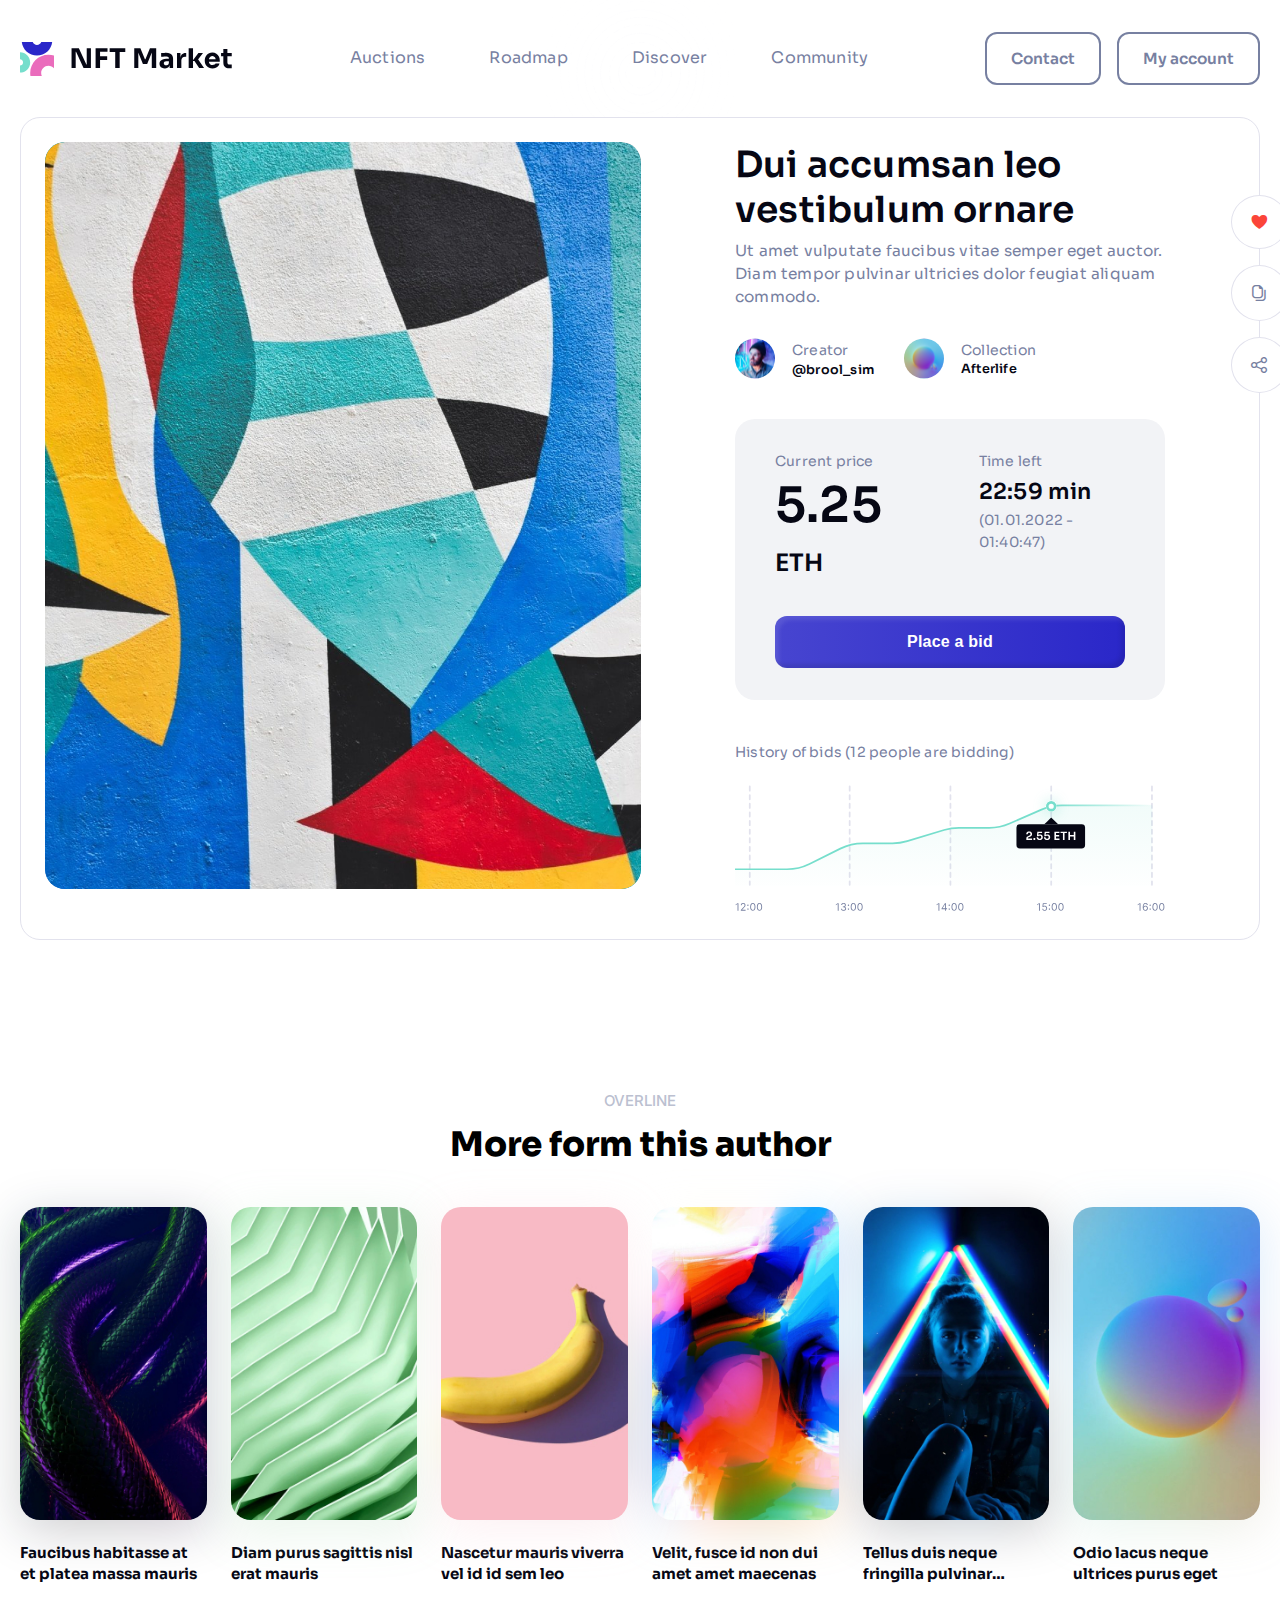
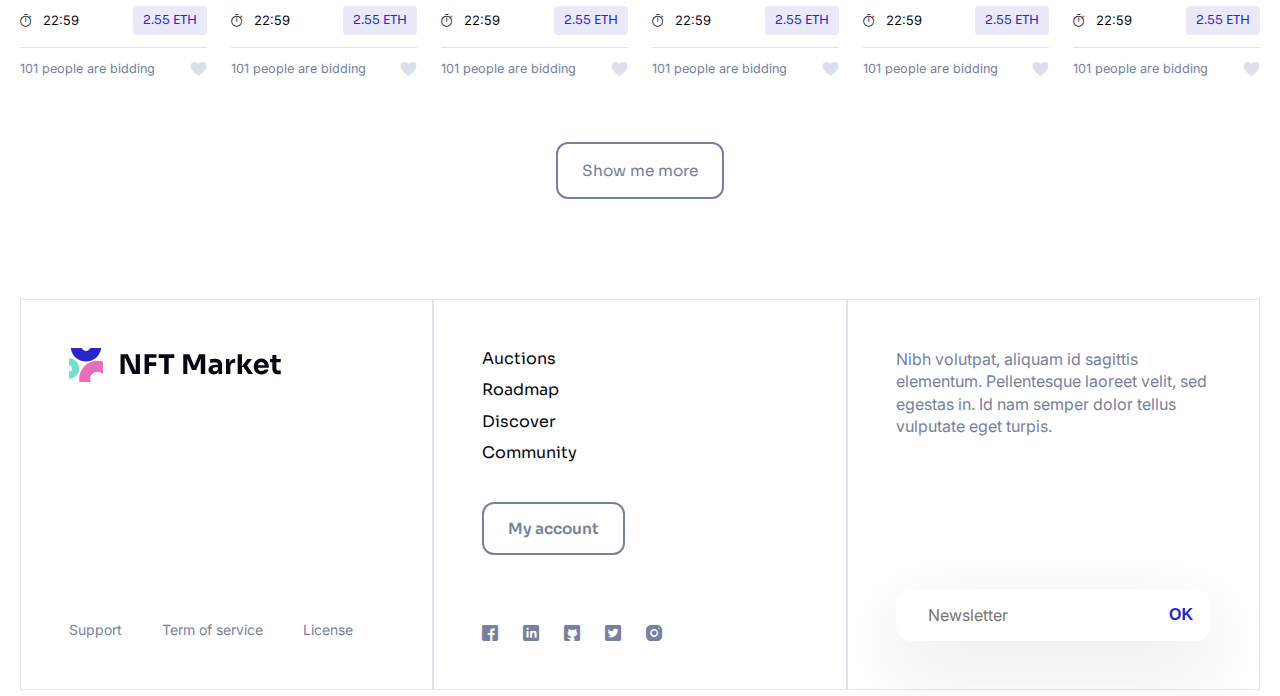
==== commit f2cd2062: "zoom" ====
--- a/item.html
+++ b/item.html
@@ -5,8 +5,8 @@
   <meta http-equiv="X-UA-Compatible" content="IE=edge">
   <meta name="viewport" content="width=device-width, initial-scale=1.0">
   <title>NFTMarket</title>
-  <link rel="stylesheet" href="css/slick.css">
-  <link rel="stylesheet" href="css/slick-theme.css">
+  <!-- <link rel="stylesheet" href="css/slick.css">
+  <link rel="stylesheet" href="css/slick-theme.css"> -->
   <link rel="stylesheet" href="css/style.min.css">
   <link rel="icon" href="img/header/favicon.ico">
   <link rel="preconnect" href="https://fonts.googleapis.com">
@@ -56,9 +56,12 @@
       <div class="container">
         <div class="product__inner">
           <div class="product__item">
-            <div class="product__picture">
+            <div class="product__picture zoom" style='background-image: url("img/product/product1.jpg")' onmousemove='zoom(event)'>
+              <img src="./img/product/product1.jpg" alt="product">
+            </div>
+            <!-- <div class="product__picture">
               <img src="./img/product/product.jpg" alt="product">
-            </div>
+            </div> -->
           </div>
           <div class="product__item flex">
             <div class="product__content">
@@ -305,10 +308,11 @@
   </div><!--/.wrapper -->
 
   <script src="./js/jquery-3.6.0.min.js"></script>
-  <script src="./js/slick.min.js"></script>
-  <script src="./js/main-slick.js"></script>
+  <script src="./js/main-zoom.js"></script>
+  <!-- <script src="./js/slick.min.js"></script>
+  <script src="./js/main-slick.js"></script> -->
   <script src="./js/main.js"></script>
-  <script src="./js/main-counter.js"></script>
-  <script src="./js/main-filter.js"></script>
+  <!-- <script src="./js/main-counter.js"></script> -->
+  <!-- <script src="./js/main-filter.js"></script> -->
 </body>
 </html>--- a/css/style.min.css
+++ b/css/style.min.css
@@ -1,3 +1,3 @@
-@use 'sass:math';@font-face{font-family:icons;font-display:swap;src:url(../fonts/icons.woff) format("woff");font-weight:400;font-style:normal}[class*="_icon-"]::before{font-family:"icons";font-style:normal;font-weight:normal;font-variant:normal;text-transform:none;line-height:1;-webkit-font-smoothing:antialiased;-moz-osx-font-smoothing:grayscale}[class*="_icon-"]::before{display:block}._icon-arrow:before{content:"\e900"}._icon-arrow-bottom:before{content:"\e901"}._icon-artists:before{content:"\e902"}._icon-artworks:before{content:"\e903"}._icon-collection:before{content:"\e904"}._icon-compress-alt:before{content:"\e905"}._icon-copy:before{content:"\e906"}._icon-eth-spent:before{content:"\e907"}._icon-facebook:before{content:"\e908"}._icon-figures:before{content:"\e909"}._icon-github:before{content:"\e90a"}._icon-heart:before{content:"\e90b"}._icon-insagram:before{content:"\e90c"}._icon-linkedIn:before{content:"\e90d"}._icon-logo:before{content:"\e90e"}._icon-picture:before{content:"\e90f"}._icon-search:before{content:"\e910"}._icon-semicircles:before{content:"\e911"}._icon-share:before{content:"\e912"}._icon-time:before{content:"\e913"}._icon-twitter:before{content:"\e914"}._icon-two-semicircles:before{content:"\e915"}._icon-user:before{content:"\e916"}._icon-write:before{content:"\e917"}*,*::before,*::after{margin:0;padding:0;list-style:none;box-sizing:border-box;outline:none;line-height:1.4}img{max-width:100%;height:auto;display:block}a{text-decoration:none}ul,li,ol{list-style:none}body{font-size:1rem;font-family:'Sora', sans-serif}h1,h2,h3,h4{color:#060714}button{border:0;cursor:pointer}fieldset{border:0}.wrapper{min-height:100%;overflow:hidden;display:flex;flex-direction:column}@media (min-width: 768px){.container{max-width:720px}}@media (min-width: 992px){.container{max-width:960px}}@media (min-width: 1200px){.container{max-width:1140px}}@media (min-width: 1400px){.container{max-width:1320px}}.container{max-width:1452px;margin:0 auto;padding:0 20px}.container-fluid{max-width:1833px}.icon-menu{display:none}@media (max-width: 991.98px){.icon-menu{display:block;position:relative;flex:0 0 1.875rem;height:1.125rem;background:0;cursor:pointer;z-index:5}.icon-menu span,.icon-menu::before,.icon-menu::after{content:"";transform:all 0.3s ease 0s;left:0;position:absolute;width:100%;height:.125rem;background:#000}.icon-menu::before{top:0}.icon-menu::after{bottom:0}.icon-menu span{top:calc(50% - 1px)}.menu-open .icon-menu span{transform:scale(0)}.menu-open .icon-menu::before{transform:rotate(-45deg);top:calc(50% - 1px)}.menu-open .icon-menu::after{transform:rotate(45deg);bottom:calc(50% - 1px)}}.common-btn{display:flex;flex:0 0 auto}.common-btn__item{margin-right:1rem;display:flex}.common-btn__item:last-child{margin-right:0}.common-btn__link{padding:.875rem 1.5rem;border-radius:.75rem;text-decoration:none;font-weight:600;margin-right:1rem;color:#7780a1;border:2px solid #7780a1}@media (max-width: 767px){.common-btn__link{font-size:calc(14px + 3.4 * ((100vw - 320px) / 1920))}}@media (min-width: 767px){.common-btn__link{font-size:calc(14px + 2 * (100vw  / 1920))}}.common-btn__link:last-child{margin-right:0}.common-btn__link:hover{color:#fff;background:linear-gradient(90deg, #4745d0 0%, #2a27c9 100%);box-shadow:4px 4px 4px 0px rgba(255,255,255,0.1) inset;border:2px solid #fff;transition:all .5s ease 0s}.total-time-price{display:flex;align-items:center;justify-content:space-between}.total-time-price_mb{margin:.5625rem 0}.total-time-price_divider{padding-bottom:.75rem;margin-bottom:.75rem;border-bottom:1px solid #E2E2ED}.total-time-price ._icon-time::before{margin-right:.75rem}.total-time-price__time{display:flex;align-items:center;color:#060714;font-family:'Inter', sans-serif}@media (max-width: 767px){.total-time-price__time{font-size:calc(11px + 5.1 * ((100vw - 320px) / 1920))}}@media (min-width: 767px){.total-time-price__time{font-size:calc(11px + 3 * (100vw  / 1920))}}.total-time-price__price{color:#2a27c9;background:rgba(42,39,201,0.1);padding:.375rem .625rem;border-radius:.25rem}@media (max-width: 767px){.total-time-price__price{font-size:calc(11px + 3.4 * ((100vw - 320px) / 1920))}}@media (min-width: 767px){.total-time-price__price{font-size:calc(11px + 2 * (100vw  / 1920))}}.total-bidding-heart{display:flex;align-items:center;justify-content:space-between}.total-bidding-heart__text{color:#7780a1;font-family:'Inter', sans-serif}@media (max-width: 767px){.total-bidding-heart__text{font-size:calc(10px + 6.8 * ((100vw - 320px) / 1920))}}@media (min-width: 767px){.total-bidding-heart__text{font-size:calc(10px + 4 * (100vw  / 1920))}}.hottest-offers-btn{display:flex;text-align:center}.hottest-offers-btn_mt{margin-top:2.6875rem}.hottest-offers-btn_bg .hottest-offers-btn__link{background:linear-gradient(90deg, #4745d0 0%, #2a27c9 100%);color:#fff;box-shadow:4px 4px 4px 0px rgba(255,255,255,0.1) inset;border:0}.hottest-offers-btn_bg .hottest-offers-btn__link:hover{border:0;background:linear-gradient(90deg, #2a27c9 100%, #4745d0 0%);transition:all .5s ease 0s}.hottest-offers-btn__link{color:#7780a1;width:100%;padding:1rem 0;border:2px solid #7780a1;border-radius:.75rem}@media (max-width: 767px){.hottest-offers-btn__link{font-size:calc(14px + 3.4 * ((100vw - 320px) / 1920))}}@media (min-width: 767px){.hottest-offers-btn__link{font-size:calc(14px + 2 * (100vw  / 1920))}}.hottest-offers-btn__link_pad{padding:1rem 1.5rem}.hottest-offers-btn__link:hover{background:linear-gradient(90deg, #4745d0 0%, #2a27c9 100%);color:#fff;box-shadow:4px 4px 4px 0px rgba(255,255,255,0.1) inset;border:2px solid #fff;transition:all .5s ease 0s}._icon-heart:before{color:#dcdfe9;font-size:.875rem;cursor:pointer}._icon-heart_active:before{color:#fb4539}._icon-heart:hover::before{color:#fb4539}.total-block__content{width:46%}.total-block__content_width-jn{width:39%}.total-block__over{color:#bbc0d0;font-size:.9375rem;font-weight:500;font-family:'Inter', sans-serif;text-transform:uppercase}.total-block__title{margin-top:.5625rem;margin-bottom:1.6875rem;line-height:1}@media (max-width: 767px){.total-block__title{font-size:calc(30px + 57.8 * ((100vw - 320px) / 1920))}}@media (min-width: 767px){.total-block__title{font-size:calc(30px + 34 * (100vw  / 1920))}}@media (max-width: 767px){.total-block__title_fz{font-size:calc(22px + 44.2 * ((100vw - 320px) / 1920))}}@media (min-width: 767px){.total-block__title_fz{font-size:calc(22px + 26 * (100vw  / 1920))}}.total-block__text{color:#7780a1;margin-bottom:3.5625rem;font-weight:400;font-family:'Inter', sans-serif}@media (max-width: 767px){.total-block__text{font-size:calc(13px + 5.1 * ((100vw - 320px) / 1920))}}@media (min-width: 767px){.total-block__text{font-size:calc(13px + 3 * (100vw  / 1920))}}.total-block__text_jn{margin-bottom:1.5rem}.common-icon-text{display:flex;margin-bottom:4.3125rem}.common-icon-text__item{margin-right:3.875rem}.common-icon-text__item:last-child{margin-right:0}.common-icon-text__icon:before{display:inherit;font-size:2rem}.common-icon-text__title{margin-top:1.25rem;font-size:1.25rem;font-weight:800}.common-icon-text__text{color:#7780a1;font-size:1rem;font-weight:400;font-family:'Inter', sans-serif}.header{background:url(../img/header/bg.svg) no-repeat;background-position:center;background-size:contain;width:100%;height:100%;margin-bottom:7.25rem;position:relative}.square-pos__item{position:absolute;text-align:center}.square-pos__item_pos-1{top:26.1875rem;left:8.4375rem}.square-pos__item_pos-2{top:45.6875rem;left:22.375rem}.square-pos__item_pos-3{top:21rem;right:11.8125rem}.square-pos__item_pos-4{top:38.5625rem;right:6.25rem}.square-pos__item_pos-5{top:52.375rem;right:23.875rem}.square-pos__item_pos-6{top:53.4375rem;left:-1.9375rem}.square-pos__picture{cursor:pointer}.square-pos__picture:hover::after{background:0}.square-pos__picture_blur-1::after{content:'';background:url(../img/header/image-1.svg) no-repeat;width:100%;height:100%;position:absolute;top:1rem;left:0;opacity:.2;filter:blur(7px)}.square-pos__picture_blur-2::after{content:'';background:url(../img/header/img-2.svg) no-repeat;width:100%;height:100%;position:absolute;top:1rem;left:0;opacity:.2;filter:blur(7px)}.square-pos__picture_blur-3::after{content:'';background:url(../img/header/img-3.svg) no-repeat;width:100%;height:100%;position:absolute;top:1rem;left:0;opacity:.2;filter:blur(7px)}.square-pos__picture_blur-4::after{content:'';background:url(../img/header/img-4.svg) no-repeat;width:100%;height:100%;position:absolute;top:1rem;left:0;opacity:.2;filter:blur(7px)}.square-pos__picture_blur-5::after{content:'';background:url(../img/header/img-5.svg) no-repeat;width:100%;height:100%;position:absolute;top:1rem;left:0;opacity:.2;filter:blur(7px)}.square-pos__picture_blur-6::after{content:'';background:url(../img/header/img-6.svg) no-repeat;width:100%;height:100%;position:absolute;top:1rem;left:0;opacity:.2;filter:blur(7px)}.square-pos__price{color:#7780a1;font-size:.875rem;font-family:'Inter', sans-serif}.top-bar{display:flex;justify-content:space-between;align-items:center;min-height:7.3125rem}.menu{display:flex;flex-wrap:wrap;column-gap:4rem}.menu__link{color:#7780a1;font-size:1rem;letter-spacing:.0125rem;transition:color .3s ease 0s}.menu__link:hover{color:#2a27c9}.intro{display:flex;flex-direction:column;align-items:center;margin-top:11.875rem}.intro__text{color:#7780a1;margin-bottom:.625rem;font-family:'Inter', sans-serif;font-weight:500;text-transform:uppercase}@media (max-width: 767px){.intro__text{font-size:calc(13px + 3.4 * ((100vw - 320px) / 1920))}}@media (min-width: 767px){.intro__text{font-size:calc(13px + 2 * (100vw  / 1920))}}.intro__title{color:#060714;position:relative;text-align:center}@media (max-width: 767px){.intro__title{font-size:calc(40px + 136 * ((100vw - 320px) / 1920))}}@media (min-width: 767px){.intro__title{font-size:calc(40px + 80 * (100vw  / 1920))}}.intro__new{display:flex;align-items:center}.intro__new img{margin-left:.625rem}.intro__exp{display:flex;align-items:baseline;justify-content:flex-end;margin-left:3.625rem;line-height:1}.intro__exp img{margin-right:.9375rem}.intro__subtitle{color:#7780a1;margin-top:.9375rem;font-family:'Inter', sans-serif;font-weight:400}@media (max-width: 767px){.intro__subtitle{font-size:calc(18px + 10.2 * ((100vw - 320px) / 1920))}}@media (min-width: 767px){.intro__subtitle{font-size:calc(18px + 6 * (100vw  / 1920))}}.search{display:flex;justify-content:center;margin-top:3.4375rem;margin-bottom:13.4375rem}.search__gruop{display:flex;align-items:center;background:#fff;min-height:5.25rem;padding:0 1.875rem;box-shadow:0px 25px 75px 0px rgba(6,7,20,0.1);border-radius:1rem}.search__input{min-width:14.5625rem;font-weight:400;font-family:'Inter', sans-serif;border:0}@media (max-width: 767px){.search__input{font-size:calc(12px + 6.8 * ((100vw - 320px) / 1920))}}@media (min-width: 767px){.search__input{font-size:calc(12px + 4 * (100vw  / 1920))}}.search ::-webkit-input-placeholder{color:#bbc0d0}.search ::-moz-placeholder{color:#bbc0d0}.search__select{color:#bbc0d0;background:#fff;font-weight:400;font-family:'Inter', sans-serif;border:1px solid #fff;border-left:1px solid #bbc0d0;padding-left:1rem;padding-right:2.875rem;margin-left:6.0625rem;margin-right:3rem}@media (max-width: 767px){.search__select{font-size:calc(14px + 3.4 * ((100vw - 320px) / 1920))}}@media (min-width: 767px){.search__select{font-size:calc(14px + 2 * (100vw  / 1920))}}.search__btn{background:0}.brands{display:flex;justify-content:center}.brands__item{margin-right:6.875rem}.brands__item:last-child{margin-right:0}.auctions{display:flex;flex-direction:column;justify-content:center;align-items:center;margin-bottom:7.6875rem}@media (max-width: 767px){.auctions__title{font-size:calc(30px + 10.2 * ((100vw - 320px) / 1920))}}@media (min-width: 767px){.auctions__title{font-size:calc(30px + 6 * (100vw  / 1920))}}.auctions-carousel{margin-top:5.75rem;display:flex;max-width:100%;/*! autoprefixer: on */}.auctions-carousel__item{padding:1.5rem}.auctions-carousel__item:last-child{margin-right:0}.auctions-carousel__picture{position:relative}.auctions-carousel__picture_blur-1::after{content:'';background:url(../img/auctions/tristique-diam.jpg) no-repeat;width:100%;height:100%;position:absolute;top:.625rem;left:0;opacity:.2;filter:blur(12px)}.auctions-carousel__picture_blur-2::after{content:'';background:url(../img/auctions/vulputate.jpg) no-repeat;width:100%;height:100%;position:absolute;top:.625rem;left:0;opacity:.2;filter:blur(12px)}.auctions-carousel__picture_blur-3::after{content:'';background:url(../img/auctions/dui-accumsan.jpg) no-repeat;width:100%;height:100%;position:absolute;top:.625rem;left:0;opacity:.2;filter:blur(12px)}.auctions-carousel__picture_blur-4::after{content:'';background:url(../img/auctions/senectus-adipiscing.jpg) no-repeat;width:100%;height:100%;position:absolute;top:.625rem;left:0;opacity:.2;filter:blur(12px)}.auctions-carousel__picture_blur-5::after{content:'';background:url(../img/auctions/mattis-diam.jpg) no-repeat;width:100%;height:100%;position:absolute;top:.625rem;left:0;opacity:.2;filter:blur(12px)}.auctions-carousel__picture img{border-radius:1.25rem;position:relative;z-index:1}.auctions-carousel__content{display:flex;flex-direction:column;justify-content:space-between}.auctions-carousel__title-price{display:flex;justify-content:space-between;align-items:center;margin-top:1.25rem;margin-bottom:1.25rem;min-height:4.6875rem}.auctions-carousel__title-price_height{min-height:auto}.auctions-carousel__title{max-width:60%;line-height:1.5625rem;letter-spacing:.0125rem;/*! autoprefixer: off */display:-webkit-box;-webkit-line-clamp:2;-webkit-box-orient:vertical;overflow:hidden}@media (max-width: 767px){.auctions-carousel__title{font-size:calc(14px + 10.2 * ((100vw - 320px) / 1920))}}@media (min-width: 767px){.auctions-carousel__title{font-size:calc(14px + 6 * (100vw  / 1920))}}.auctions-carousel__price{color:#2a27c9;background:rgba(42,39,201,0.1);padding:.5rem .875rem;border-radius:.25rem}@media (max-width: 767px){.auctions-carousel__price{font-size:calc(10px + 10.2 * ((100vw - 320px) / 1920))}}@media (min-width: 767px){.auctions-carousel__price{font-size:calc(10px + 6 * (100vw  / 1920))}}.auctions-carousel__time{display:flex;align-items:center;padding-bottom:1.75rem;font-size:.875rem;font-family:'Inter', sans-serif}.auctions-carousel ._icon-time:before{padding-right:.75rem}.bidding-people{display:flex;justify-content:space-between;align-items:center;border-top:1px solid #E2E2ED;padding-top:1.25rem;color:#7780a1;font-size:.875rem;font-family:'Inter', sans-serif;/*! autoprefixer: on */}.bidding-people__avatars{display:flex}.bidding-people__avatars img{width:2rem;margin:0 -.375rem}.bidding-people__text{display:none !important;padding-left:.625rem;line-height:150%;letter-spacing:.0125rem;font-family:'Inter', sans-serif;/*! autoprefixer: off */display:-webkit-box;-webkit-line-clamp:1;-webkit-box-orient:vertical;overflow:hidden}@media (max-width: 767px){.bidding-people__text{font-size:calc(10px + 6.8 * ((100vw - 320px) / 1920))}}@media (min-width: 767px){.bidding-people__text{font-size:calc(10px + 4 * (100vw  / 1920))}}.bidding-people__counter{display:flex;align-items:center}.bidding-people ._icon-heart::before{margin-right:.625rem;cursor:pointer}.sapien__inner{display:flex;justify-content:space-between;align-items:center}.hottest-offers-nft{margin:9.375rem 0}.hottest-offers{display:flex}.hottest-offers__col{margin-right:1.5rem;width:33.333%;overflow:hidden}.hottest-offers__col:last-child{margin-right:0}.hottest-offers__col_show{overflow:inherit}.hottest-sale-offers{padding:2.5rem;min-height:100%;display:flex;flex-direction:column;justify-content:flex-end;border:1px solid #E2E2ED;border-radius:1.25rem}.hottest-sale-offers__title{margin-bottom:3.3125rem}@media (max-width: 767px){.hottest-sale-offers__title{font-size:calc(20px + 20.4 * ((100vw - 320px) / 1920))}}@media (min-width: 767px){.hottest-sale-offers__title{font-size:calc(20px + 12 * (100vw  / 1920))}}.hottest-sale-offers-carous{display:flex;column-gap:1.5rem;/*! autoprefixer: on */}.hottest-sale-offers-carous_pa{height:100%;width:100%}.hottest-sale-offers-carous_pa .hottest-sale-offers-carous__item{width:16.666%}.hottest-sale-offers-carous_pa .hottest-sale-offers-carous__picture img{min-width:100%}.hottest-sale-offers-carous .slick-track{display:flex}.hottest-sale-offers-carous__item{width:100%;margin-bottom:4rem}.hottest-sale-offers-carous__item_opacity{opacity:.1}.hottest-sale-offers-carous__picture{position:relative}.hottest-sale-offers-carous__picture_blur-min-1::after{content:'';background:url(../img/hottest-offers/hottest-sale-offers.jpg) no-repeat;width:100%;height:100%;position:absolute;top:.625rem;left:0;opacity:.2;filter:blur(25px)}.hottest-sale-offers-carous__picture_blur-min-2::after{content:'';background:url(../img/hottest-offers/fames-habitasesse.jpg) no-repeat;width:100%;height:100%;position:absolute;top:.625rem;left:0;opacity:.2;filter:blur(25px)}.hottest-sale-offers-carous__picture img{position:relative;z-index:1;border-radius:1.25rem}.hottest-sale-offers-carous__title{margin:22px 0;/*! autoprefixer: off */display:-webkit-box;-webkit-line-clamp:2;-webkit-box-orient:vertical;overflow:hidden}@media (max-width: 767px){.hottest-sale-offers-carous__title{font-size:calc(13px + 5.1 * ((100vw - 320px) / 1920))}}@media (min-width: 767px){.hottest-sale-offers-carous__title{font-size:calc(13px + 3 * (100vw  / 1920))}}.top-nft__item{display:flex;margin-bottom:1rem}.top-nft__item:last-child{margin-bottom:0}.top-nft__picture{margin-right:1rem;width:33%}.top-nft__picture img{border-radius:1.25rem}.top-nft__content{width:65%}@media (max-width: 767px){.top-nft__title{font-size:calc(13px + 5.1 * ((100vw - 320px) / 1920))}}@media (min-width: 767px){.top-nft__title{font-size:calc(13px + 3 * (100vw  / 1920))}}.get-started-creating{background:#060714;width:100%;height:100%;position:relative;border-radius:1.25rem}.get-started-creating::before{content:"";background:url(../img/hottest-offers/fingers.png) no-repeat;background-size:contain;width:100%;height:100%;display:flex;position:absolute;bottom:5rem;left:0}.get-started-creating__content{position:absolute;bottom:0;left:0;padding:0 2.5rem 2.5rem 2.5rem}.get-started-creating__title{width:75%;color:#fff;font-weight:800}@media (max-width: 767px){.get-started-creating__title{font-size:calc(16px + 13.6 * ((100vw - 320px) / 1920))}}@media (min-width: 767px){.get-started-creating__title{font-size:calc(16px + 8 * (100vw  / 1920))}}.get-started-creating__text{width:75%;margin-top:.5625rem;margin-bottom:2.9375rem;color:#7780a1;font-weight:400;font-family:'Inter', sans-serif}@media (max-width: 767px){.get-started-creating__text{font-size:calc(12px + 3.4 * ((100vw - 320px) / 1920))}}@media (min-width: 767px){.get-started-creating__text{font-size:calc(12px + 2 * (100vw  / 1920))}}.habitant-tristique-scelerisque{margin-bottom:12.5rem}.tristique-scelerisque{display:flex;justify-content:space-between;align-items:center}.popular-auctions{padding-bottom:6.25rem}.popular-auctions__inner{display:flex;flex-direction:column;align-items:center}.popular-auctions__over{color:#bbc0d0;font-size:.9375rem;font-weight:500;font-family:'Inter', sans-serif;text-transform:uppercase}.popular-auctions__title{margin-top:.625rem;margin-bottom:2.375rem;font-weight:800}@media (max-width: 767px){.popular-auctions__title{font-size:calc(30px + 10.2 * ((100vw - 320px) / 1920))}}@media (min-width: 767px){.popular-auctions__title{font-size:calc(30px + 6 * (100vw  / 1920))}}.popular-auctions-menu{display:flex;justify-content:center;column-gap:1rem;row-gap:.9375rem;margin-bottom:4.5rem}.popular-auctions-menu__item{padding:.5rem;color:#7780a1;border:2px solid #E2E2ED;border-radius:.5rem;cursor:pointer}@media (max-width: 767px){.popular-auctions-menu__item{font-size:calc(12px + 6.8 * ((100vw - 320px) / 1920))}}@media (min-width: 767px){.popular-auctions-menu__item{font-size:calc(12px + 4 * (100vw  / 1920))}}.popular-auctions-menu__item_active{background:linear-gradient(90deg, #4745d0 0%, #2a27c9 100%);color:#fff;box-shadow:-4px -4px 4px 0px rgba(0,0,0,0.1) inset;border:2px solid #fff}.hottest-sale-offers-carous__picture_blur-pop-1::after{content:'';background:url(../img/popular-auctions/faucibus-habitasse.jpg) no-repeat;width:100%;height:100%;position:absolute;top:.625rem;left:0;opacity:.2;filter:blur(25px)}.hottest-sale-offers-carous__picture_blur-pop-2::after{content:'';background:url(../img/popular-auctions/diam-purus-sagittis.jpg) no-repeat;width:100%;height:100%;position:absolute;top:.625rem;left:0;opacity:.2;filter:blur(25px)}.hottest-sale-offers-carous__picture_blur-pop-3::after{content:'';background:url(../img/popular-auctions/nascetur-mauris-viverra.jpg) no-repeat;width:100%;height:100%;position:absolute;top:.625rem;left:0;opacity:.2;filter:blur(25px)}.hottest-sale-offers-carous__picture_blur-pop-4::after{content:'';background:url(../img/popular-auctions/amet-maecenas.jpg) no-repeat;width:100%;height:100%;position:absolute;top:.625rem;left:0;opacity:.2;filter:blur(25px)}.hottest-sale-offers-carous__picture_blur-pop-5::after{content:'';background:url(../img/popular-auctions/tellus-duis-neque.jpg) no-repeat;width:100%;height:100%;position:absolute;top:.625rem;left:0;opacity:.2;filter:blur(25px)}.hottest-sale-offers-carous__picture_blur-pop-6::after{content:'';background:url(../img/popular-auctions/odio-lacus-neque.jpg) no-repeat;width:100%;height:100%;position:absolute;top:.625rem;left:0;opacity:.2;filter:blur(25px)}.detail-count{padding:6.25rem 0}.detail-numb{display:flex;justify-content:center;align-items:center;column-gap:6.4375rem;row-gap:2.1875rem;flex-wrap:wrap}.detail-numb__item{display:flex;flex-direction:column;align-items:center}.detail-numb__icon{display:inherit;font-size:2rem}.detail-numb__numb{color:#060714;font-weight:800}@media (max-width: 767px){.detail-numb__numb{font-size:calc(35px + 22.1 * ((100vw - 320px) / 1920))}}@media (min-width: 767px){.detail-numb__numb{font-size:calc(35px + 13 * (100vw  / 1920))}}.join-now{margin-top:6.25rem;margin-bottom:9.375rem}.join-now-col{background:url(../img/join-now/join-now.jpg) no-repeat;background-size:cover;width:100%;height:100%;padding-left:7.375rem;padding-top:5.625rem;padding-bottom:5.625rem;display:flex;align-items:end;position:relative;border-radius:1.25rem;overflow:hidden}.user{display:flex;padding:1.0625rem;min-width:28.75rem;position:relative;border:1px solid #D4D4E2;border-radius:1.34375rem}.user_pos-1{position:absolute;top:5.625rem;right:12.75rem}.user_pos-2{position:absolute;top:3.5rem;right:-17.75rem}.user_pos-3{position:absolute;top:13.75rem;right:2.25rem}.user_pos-4{position:absolute;top:22.5rem;right:15.75rem}.user_pos-5{position:absolute;top:23.5625rem;right:-16rem}.user::before{content:'';background:linear-gradient(90deg, rgba(241,241,246,0) 0%, #f1f1f6 100%);width:100%;height:100%;position:absolute;top:0;left:0;border-radius:1.34375rem}.user__avatar{margin-right:1.0625rem}.user__content{width:100%}.user__title-price{display:flex;justify-content:space-between}.user__items-conect{display:flex;color:#7780a1;column-gap:1.375rem}.user__title{font-weight:800}@media (max-width: 767px){.user__title{font-size:calc(12px + 8.5 * ((100vw - 320px) / 1920))}}@media (min-width: 767px){.user__title{font-size:calc(12px + 5 * (100vw  / 1920))}}.user__text{font-family:'Inter', sans-serif}@media (max-width: 767px){.user__text{font-size:calc(11px + 8.5 * ((100vw - 320px) / 1920))}}@media (min-width: 767px){.user__text{font-size:calc(11px + 5 * (100vw  / 1920))}}.user__price{color:#2a27c9;background:rgba(42,39,201,0.1);padding:.375rem .625rem;border-radius:.25rem}@media (max-width: 767px){.user__price{font-size:calc(10px + 5.1 * ((100vw - 320px) / 1920))}}@media (min-width: 767px){.user__price{font-size:calc(10px + 3 * (100vw  / 1920))}}.user__item{display:flex;align-items:center}.user__icon{margin-right:.5rem}.pictur-mini{margin-bottom:6.25rem}.pictur-mini-carous__item{display:flex !important;flex-direction:column;align-items:center;margin-right:1.5rem}.pictur-mini-carous__item:last-child{margin-right:0}.pictur-mini-carous__picture{position:relative;margin-bottom:.3125rem;cursor:pointer}.pictur-mini-carous__picture:hover::after{background:0}.pictur-mini-carous__picture_blur-pic-0::after{content:'';background:url(../img/pictur-mini-carous/pictur-mini-0.jpg) no-repeat;width:100%;height:100%;position:absolute;top:1rem;left:0;opacity:.2;filter:blur(7px)}.pictur-mini-carous__picture_blur-pic-1::after{content:'';background:url(../img/pictur-mini-carous/pictur-mini-1.jpg) no-repeat;width:100%;height:100%;position:absolute;top:1rem;left:0;opacity:.2;filter:blur(7px)}.pictur-mini-carous__picture_blur-pic-2::after{content:'';background:url(../img/pictur-mini-carous/pictur-mini-2.jpg) no-repeat;width:100%;height:100%;position:absolute;top:1rem;left:0;opacity:.2;filter:blur(7px)}.pictur-mini-carous__picture_blur-pic-3::after{content:'';background:url(../img/pictur-mini-carous/pictur-mini-3.jpg) no-repeat;width:100%;height:100%;position:absolute;top:1rem;left:0;opacity:.2;filter:blur(7px)}.pictur-mini-carous__picture_blur-pic-4::after{content:'';background:url(../img/pictur-mini-carous/pictur-mini-4.jpg) no-repeat;width:100%;height:100%;position:absolute;top:1rem;left:0;opacity:.2;filter:blur(7px)}.pictur-mini-carous__picture_blur-pic-5::after{content:'';background:url(../img/pictur-mini-carous/pictur-mini-5.jpg) no-repeat;width:100%;height:100%;position:absolute;top:1rem;left:0;opacity:.2;filter:blur(7px)}.pictur-mini-carous__picture_blur-pic-6::after{content:'';background:url(../img/pictur-mini-carous/pictur-mini-6.jpg) no-repeat;width:100%;height:100%;position:absolute;top:1rem;left:0;opacity:.2;filter:blur(7px)}.pictur-mini-carous__picture_blur-pic-7::after{content:'';background:url(../img/pictur-mini-carous/pictur-mini-7.jpg) no-repeat;width:100%;height:100%;position:absolute;top:1rem;left:0;opacity:.2;filter:blur(7px)}.pictur-mini-carous__picture_blur-pic-8::after{content:'';background:url(../img/pictur-mini-carous/pictur-mini-8.jpg) no-repeat;width:100%;height:100%;position:absolute;top:1rem;left:0;opacity:.2;filter:blur(7px)}.pictur-mini-carous__picture_blur-pic-9::after{content:'';background:url(../img/pictur-mini-carous/pictur-mini-9.jpg) no-repeat;width:100%;height:100%;position:absolute;top:1rem;left:0;opacity:.2;filter:blur(7px)}.pictur-mini-carous__picture_blur-pic-10::after{content:'';background:url(../img/pictur-mini-carous/pictur-mini-10.jpg) no-repeat;width:100%;height:100%;position:absolute;top:1rem;left:0;opacity:.2;filter:blur(7px)}.pictur-mini-carous__picture_blur-pic-11::after{content:'';background:url(../img/pictur-mini-carous/pictur-mini-11.jpg) no-repeat;width:100%;height:100%;position:absolute;top:1rem;left:0;opacity:.2;filter:blur(7px)}.pictur-mini-carous__picture_blur-pic-12::after{content:'';background:url(../img/pictur-mini-carous/pictur-mini-12.jpg) no-repeat;width:100%;height:100%;position:absolute;top:1rem;left:0;opacity:.2;filter:blur(7px)}.pictur-mini-carous__picture_blur-pic-13::after{content:'';background:url(../img/pictur-mini-carous/pictur-mini-13.jpg) no-repeat;width:100%;height:100%;position:absolute;top:1rem;left:0;opacity:.2;filter:blur(7px)}.pictur-mini-carous__picture_blur-pic-14::after{content:'';background:url(../img/pictur-mini-carous/pictur-mini-14.jpg) no-repeat;width:100%;height:100%;position:absolute;top:1rem;left:0;opacity:.2;filter:blur(7px)}.pictur-mini-carous__picture_blur-pic-15::after{content:'';background:url(../img/pictur-mini-carous/pictur-mini-15.jpg) no-repeat;width:100%;height:100%;position:absolute;top:1rem;left:0;opacity:.2;filter:blur(7px)}.pictur-mini-carous__picture_blur-pic-16::after{content:'';background:url(../img/pictur-mini-carous/pictur-mini-16.jpg) no-repeat;width:100%;height:100%;position:absolute;top:1rem;left:0;opacity:.2;filter:blur(7px)}.pictur-mini-carous__picture_blur-pic-17::after{content:'';background:url(../img/pictur-mini-carous/pictur-mini-17.jpg) no-repeat;width:100%;height:100%;position:absolute;top:1rem;left:0;opacity:.2;filter:blur(7px)}.pictur-mini-carous__picture_blur-pic-18::after{content:'';background:url(../img/pictur-mini-carous/pictur-mini-18.jpg) no-repeat;width:100%;height:100%;position:absolute;top:1rem;left:0;opacity:.2;filter:blur(7px)}.pictur-mini-carous__price{color:#7780a1;font-weight:400;font-family:'Inter', sans-serif}@media (max-width: 767px){.pictur-mini-carous__price{font-size:calc(11px + 8.5 * ((100vw - 320px) / 1920))}}@media (min-width: 767px){.pictur-mini-carous__price{font-size:calc(11px + 5 * (100vw  / 1920))}}.product{padding-bottom:150px}.product__inner{padding:24px 94px 24px 24px;position:relative;display:flex;align-items:center;gap:94px;border:1px solid #E2E2ED;border-radius:20px}.product .flex{flex:0 0 38.4%}.product__picture img{border-radius:20px}.product__title{padding-bottom:7px;color:#060714;font-weight:600;font-size:40px;line-height:125%;letter-spacing:0.2px}.product__text{color:#7780a1;font-weight:400;font-size:16px;line-height:150%;letter-spacing:0.2px}.creator{padding-top:30px;padding-bottom:40px;display:flex;gap:30px}.creator__item{display:flex;align-items:center;gap:17px}.creator__content{line-height:1}.creator__name{color:#7780a1;font-weight:400;font-size:14px;line-height:150%;letter-spacing:0.2px}.creator__email{color:#060714;font-weight:600;font-size:13px;line-height:16px;letter-spacing:0.2px}.social-menu{position:absolute;top:77px;right:-29px;display:flex;flex-direction:column;gap:16px}.social-menu ._icon-heart::before{color:#FB4539}.social-menu ._icon-share::before,.social-menu ._icon-copy::before{color:#7780a1}.social-menu__link::before{background-color:#fff;border:1px solid #E2E2ED;padding:19px;border-radius:50%;transition:background-color .3s ease 0s,- color .3s ease 0s}.social-menu__link:hover::before{background-color:#2a27c9;color:#fff}.price-time{padding:32px 40px;margin-bottom:42px;background:#F2F3F6;border-radius:20px}.price-time__inner{display:flex;gap:56px}.price-time__current{padding-bottom:9px;color:#7780a1;font-weight:400;font-size:14px;line-height:150%;letter-spacing:0.2px}.price-time__eth{color:#060714;font-weight:600;font-size:56px;line-height:100%;letter-spacing:0.2px}.price-time__eth span{font-size:24px}.price-time__time{padding-bottom:6px;color:#060714;font-weight:600;font-size:24px;line-height:100%;letter-spacing:0.2px}.price-time__date{color:#7780a1;font-weight:400;font-size:14px;line-height:150%;letter-spacing:0.2px}.price-time__btn{padding-top:35px}.price-time__btn button{color:#fff;background:linear-gradient(90deg, #4745d0 0%, #2a27c9 100%);padding:16px 0;width:100%;font-weight:600;font-size:16px;line-height:20px;letter-spacing:0.2px;box-shadow:inset -4px -4px 4px rgba(0,0,0,0.1),inset 4px 4px 4px rgba(255,255,255,0.1);border-radius:12px}.price-time__btn button:hover{background:#2a27c9}.history__text{color:#7780a1;font-weight:400;font-size:14px;line-height:150%;letter-spacing:0.2px}.history__schedule{padding-top:13px}.footer{min-height:24.8125rem}.footer-col{display:flex}.footer-col__item{width:33.333%;padding:3rem;display:flex;flex-direction:column;justify-content:space-between;border:1px solid #E2E2ED}.footer-col__text{color:#7780a1;font-size:1rem;font-weight:400;font-family:'Inter', sans-serif}.footer-support{display:flex;column-gap:2.5rem;flex-wrap:wrap}.footer-support__link{color:#7780a1;font-size:.875rem;font-weight:400;font-family:'Inter', sans-serif}.footer-menu{display:flex;flex-direction:column;gap:.5625rem;margin-bottom:2.3125rem}.footer-menu__link{color:#060714;font-size:1rem}.social{display:flex;gap:1.5625rem;margin-top:4.375rem}.social__link{color:#7780a1}.social__icon:hover{color:#2a27c9}.footer-news{position:relative}.footer-news__input{height:3.25rem;width:100%;color:#7780a1;padding:0 2rem;font-size:1rem;font-weight:400;font-family:'Inter', sans-serif;border:0;border-radius:1rem;background:#fff;box-shadow:0px 25px 75px 0px rgba(6,7,20,0.1)}.footer-news__btn{position:absolute;right:1.125rem;top:.9375rem;color:#2a27c9;background:0;font-size:1rem;font-weight:800}@media (max-width: 1399.99px){.intro__new img{width:1.875rem}.intro__exp img{width:3.25rem}.join-now-col{padding-left:4.375rem;padding-bottom:4.375rem}.total-block__content_width-jn{width:42%}.user{min-width:auto}.hottest-sale-offers{padding:1.875rem}.product__inner{align-items:flex-start}}@media (max-width: 1199.98px){.intro__new img{width:1.5625rem}.intro__exp img{width:2.5rem}.menu{column-gap:2.5625rem}.user_pos-1{right:7.8125rem}.user_pos-4{right:10.0625rem}.footer-col__item{padding:1.875rem}.product__inner{padding:24px;gap:60px}}@media (max-width: 991.98px){.intro{margin-top:5rem}.search{margin-bottom:9.375rem}.common-btn_hide{display:none}.menu-nav{display:none}.auctions-carousel__item{padding:.9375rem}.sapien__inner{flex-direction:column-reverse;flex-wrap:wrap}.total-block__content_width{width:100%}.hottest-sale-offers-carous_pa{flex-wrap:wrap;justify-content:center}.hottest-sale-offers-carous_pa .hottest-sale-offers-carous__item{width:23.33%}.join-now-col{padding-top:4.375rem;padding-left:1.875rem;padding-bottom:1.875rem}.user{padding:.75rem}.user_pos-1{top:4.5rem;right:2.875rem}.user_pos-3{top:11.8125rem;right:-1rem}.user_pos-4{top:19.25rem;right:4.1875rem}.user_pos-5{top:18.4375rem}.hottest-offers{flex-wrap:wrap;row-gap:1.5rem}.hottest-offers__col{width:100%;margin-right:0;margin-bottom:1.25rem;display:flex;justify-content:center}.hottest-offers__col_show{min-height:47.875rem;width:27.9375rem;margin:0 auto}.hottest-sale-offers{width:27.9375rem}.tristique-scelerisque{flex-wrap:wrap}.footer-col__item{padding:1.5625rem}.product__inner{flex-direction:column;align-items:center}.history__schedule img{width:100%}}@media (max-width: 842px){.total-block__content_width-jn{width:46%}}@media (max-width: 767.98px){.intro__new img{width:1.375rem}.intro__exp img{width:2.0625rem}.common-btn__link{padding:.625rem 1rem}.total-block__content_width-jn{width:50%}.total-block__title{margin-bottom:1.0625rem}.logo{flex:0 0 9.375rem}.intro{margin-top:3.4375rem}.search{margin-bottom:6.25rem}.search__gruop{min-height:4.375rem}.search__select{margin-left:1.5625rem;margin-right:1.5625rem;padding-right:0}.search::placeholder{width:100%}.brands__item{margin-right:3.75rem}.auctions-carousel__content_pad .auctions-carousel__time{padding-bottom:.9375rem}.auctions-carousel__content_pad .bidding-people{padding-top:.625rem}.hottest-offers-nft{margin:6.25rem 0}.auctions-carousel__item{padding:.75rem}.detail-numb{column-gap:4.0625rem}.habitant-tristique-scelerisque{margin-bottom:6.25rem}.popular-auctions{padding-bottom:3.125rem}.hottest-sale-offers-carous_pa .hottest-sale-offers-carous__item{width:29%}.hottest-offers-btn__link{padding:.625rem 1rem}.join-now-col{padding-left:1.5625rem;padding-bottom:1.5625rem}.user{padding:.4375rem}.user__avatar{margin-right:.625rem}.user__avatar img{width:3.125rem;height:3.125rem}.user__items-conect{column-gap:.625rem}.user__icon{margin-right:.3125rem;font-size:.75rem}.user_pos-1{right:1.4375rem}.user_pos-2{right:-15.125rem}.user_pos-3{top:10.3125rem}.user_pos-4{top:15.6875rem;right:2.875rem}.user_pos-5{top:15.0625rem;right:-13.25rem}.user__price{padding:.25rem .375rem}.footer-col{flex-wrap:wrap}.footer-col__item{width:100%}.footer-news{margin-top:1.25rem}.social-menu__link::before{padding:14px}}@media (max-width: 646px){.total-block__content_width-jn{width:60%}.total-time-price__price{padding:.5rem .5rem}.auctions-carousel__price{padding:.5rem .5rem}.user_pos-1{right:-5.3125rem}.user_pos-2{display:none}.user_pos-3{right:-7.0625rem}.user_pos-4{right:-5.125rem}.user_pos-5{display:none}}@media (max-width: 575.98px){.square-pos{display:none}.intro{margin-top:1.25rem}.intro__new img{width:1.0625rem;margin-left:.375rem}.intro__exp{margin-left:1.5625rem}.intro__exp img{width:1.6875rem;margin-right:.5rem}.search__gruop{padding:0 .9375rem;min-height:3.75rem}.search label{width:50%}.search__select{width:40%;margin-left:.9375rem;margin-right:.9375rem;padding-left:.3125rem}.search__btn{width:10%}.search__btn img{width:1.3125rem}.brands__item{margin-right:1.875rem}.common-btn__link{padding:.5rem .875rem}.detail-numb{row-gap:3.125rem}.detail-numb__item{width:100%}.detail-numb__numb{padding:.9375rem 0}.popular-auctions{padding-bottom:1.25rem}.hottest-sale-offers-carous_pa .hottest-sale-offers-carous__item{width:39%}.product__inner{gap:30px}.product .flex{width:100%}.price-time{padding:25px}}@media (max-width: 500px){.auctions-carousel__item{padding:.625rem}.hottest-sale-offers-carous{column-gap:1.25rem}.hottest-sale-offers-carous_pa .hottest-sale-offers-carous__item{width:46%}.user{display:none}.total-block__content_width-jn{width:100%}.join-now-col{padding-right:1.5625rem}.popular-auctions__title{text-align:center}.popular-auctions-menu{margin-bottom:3.125rem;column-gap:.5625rem}}@media (max-width: 418px){.intro__new img{width:.875rem}.intro__exp img{width:1.375rem;margin-right:.1875rem}.common-btn__link{padding:.5rem .6875rem}.popular-auctions-menu{flex-wrap:wrap}}
+@use 'sass:math';@font-face{font-family:icons;font-display:swap;src:url(../fonts/icons.woff) format("woff");font-weight:400;font-style:normal}[class*="_icon-"]::before{font-family:"icons";font-style:normal;font-weight:normal;font-variant:normal;text-transform:none;line-height:1;-webkit-font-smoothing:antialiased;-moz-osx-font-smoothing:grayscale}[class*="_icon-"]::before{display:block}._icon-arrow:before{content:"\e900"}._icon-arrow-bottom:before{content:"\e901"}._icon-artists:before{content:"\e902"}._icon-artworks:before{content:"\e903"}._icon-collection:before{content:"\e904"}._icon-compress-alt:before{content:"\e905"}._icon-copy:before{content:"\e906"}._icon-eth-spent:before{content:"\e907"}._icon-facebook:before{content:"\e908"}._icon-figures:before{content:"\e909"}._icon-github:before{content:"\e90a"}._icon-heart:before{content:"\e90b"}._icon-insagram:before{content:"\e90c"}._icon-linkedIn:before{content:"\e90d"}._icon-logo:before{content:"\e90e"}._icon-picture:before{content:"\e90f"}._icon-search:before{content:"\e910"}._icon-semicircles:before{content:"\e911"}._icon-share:before{content:"\e912"}._icon-time:before{content:"\e913"}._icon-twitter:before{content:"\e914"}._icon-two-semicircles:before{content:"\e915"}._icon-user:before{content:"\e916"}._icon-write:before{content:"\e917"}*,*::before,*::after{margin:0;padding:0;list-style:none;box-sizing:border-box;outline:none;line-height:1.4}img{max-width:100%;height:auto;display:block}a{text-decoration:none}ul,li,ol{list-style:none}body{font-size:1rem;font-family:'Sora', sans-serif}h1,h2,h3,h4{color:#060714}button{border:0;cursor:pointer}fieldset{border:0}.wrapper{min-height:100%;overflow:hidden;display:flex;flex-direction:column}@media (min-width: 768px){.container{max-width:720px}}@media (min-width: 992px){.container{max-width:960px}}@media (min-width: 1200px){.container{max-width:1140px}}@media (min-width: 1400px){.container{max-width:1320px}}.container{max-width:1452px;margin:0 auto;padding:0 20px}.container-fluid{max-width:1833px}.icon-menu{display:none}@media (max-width: 991.98px){.icon-menu{display:block;position:relative;flex:0 0 1.875rem;height:1.125rem;background:0;cursor:pointer;z-index:5}.icon-menu span,.icon-menu::before,.icon-menu::after{content:"";transform:all 0.3s ease 0s;left:0;position:absolute;width:100%;height:.125rem;background:#000}.icon-menu::before{top:0}.icon-menu::after{bottom:0}.icon-menu span{top:calc(50% - 1px)}.menu-open .icon-menu span{transform:scale(0)}.menu-open .icon-menu::before{transform:rotate(-45deg);top:calc(50% - 1px)}.menu-open .icon-menu::after{transform:rotate(45deg);bottom:calc(50% - 1px)}}.common-btn{display:flex;flex:0 0 auto}.common-btn__item{margin-right:1rem;display:flex}.common-btn__item:last-child{margin-right:0}.common-btn__link{padding:.875rem 1.5rem;border-radius:.75rem;text-decoration:none;font-weight:600;margin-right:1rem;color:#7780a1;border:2px solid #7780a1}@media (max-width: 767px){.common-btn__link{font-size:calc(14px + 3.4 * ((100vw - 320px) / 1920))}}@media (min-width: 767px){.common-btn__link{font-size:calc(14px + 2 * (100vw  / 1920))}}.common-btn__link:last-child{margin-right:0}.common-btn__link:hover{color:#fff;background:linear-gradient(90deg, #4745d0 0%, #2a27c9 100%);box-shadow:4px 4px 4px 0px rgba(255,255,255,0.1) inset;border:2px solid #fff;transition:all .5s ease 0s}.total-time-price{display:flex;align-items:center;justify-content:space-between}.total-time-price_mb{margin:.5625rem 0}.total-time-price_divider{padding-bottom:.75rem;margin-bottom:.75rem;border-bottom:1px solid #E2E2ED}.total-time-price ._icon-time::before{margin-right:.75rem}.total-time-price__time{display:flex;align-items:center;color:#060714;font-family:'Inter', sans-serif}@media (max-width: 767px){.total-time-price__time{font-size:calc(11px + 5.1 * ((100vw - 320px) / 1920))}}@media (min-width: 767px){.total-time-price__time{font-size:calc(11px + 3 * (100vw  / 1920))}}.total-time-price__price{color:#2a27c9;background:rgba(42,39,201,0.1);padding:.375rem .625rem;border-radius:.25rem}@media (max-width: 767px){.total-time-price__price{font-size:calc(11px + 3.4 * ((100vw - 320px) / 1920))}}@media (min-width: 767px){.total-time-price__price{font-size:calc(11px + 2 * (100vw  / 1920))}}.total-bidding-heart{display:flex;align-items:center;justify-content:space-between}.total-bidding-heart__text{color:#7780a1;font-family:'Inter', sans-serif}@media (max-width: 767px){.total-bidding-heart__text{font-size:calc(10px + 6.8 * ((100vw - 320px) / 1920))}}@media (min-width: 767px){.total-bidding-heart__text{font-size:calc(10px + 4 * (100vw  / 1920))}}.hottest-offers-btn{display:flex;text-align:center}.hottest-offers-btn_mt{margin-top:2.6875rem}.hottest-offers-btn_bg .hottest-offers-btn__link{background:linear-gradient(90deg, #4745d0 0%, #2a27c9 100%);color:#fff;box-shadow:4px 4px 4px 0px rgba(255,255,255,0.1) inset;border:0}.hottest-offers-btn_bg .hottest-offers-btn__link:hover{border:0;background:linear-gradient(90deg, #2a27c9 100%, #4745d0 0%);transition:all .5s ease 0s}.hottest-offers-btn__link{color:#7780a1;width:100%;padding:1rem 0;border:2px solid #7780a1;border-radius:.75rem}@media (max-width: 767px){.hottest-offers-btn__link{font-size:calc(14px + 3.4 * ((100vw - 320px) / 1920))}}@media (min-width: 767px){.hottest-offers-btn__link{font-size:calc(14px + 2 * (100vw  / 1920))}}.hottest-offers-btn__link_pad{padding:1rem 1.5rem}.hottest-offers-btn__link:hover{background:linear-gradient(90deg, #4745d0 0%, #2a27c9 100%);color:#fff;box-shadow:4px 4px 4px 0px rgba(255,255,255,0.1) inset;border:2px solid #fff;transition:all .5s ease 0s}._icon-heart:before{color:#dcdfe9;font-size:.875rem;cursor:pointer}._icon-heart_active:before{color:#fb4539}._icon-heart:hover::before{color:#fb4539}.total-block__content{width:46%}.total-block__content_width-jn{width:39%}.total-block__over{color:#bbc0d0;font-size:.9375rem;font-weight:500;font-family:'Inter', sans-serif;text-transform:uppercase}.total-block__title{margin-top:.5625rem;margin-bottom:1.6875rem;line-height:1}@media (max-width: 767px){.total-block__title{font-size:calc(30px + 57.8 * ((100vw - 320px) / 1920))}}@media (min-width: 767px){.total-block__title{font-size:calc(30px + 34 * (100vw  / 1920))}}@media (max-width: 767px){.total-block__title_fz{font-size:calc(22px + 44.2 * ((100vw - 320px) / 1920))}}@media (min-width: 767px){.total-block__title_fz{font-size:calc(22px + 26 * (100vw  / 1920))}}.total-block__text{color:#7780a1;margin-bottom:3.5625rem;font-weight:400;font-family:'Inter', sans-serif}@media (max-width: 767px){.total-block__text{font-size:calc(13px + 5.1 * ((100vw - 320px) / 1920))}}@media (min-width: 767px){.total-block__text{font-size:calc(13px + 3 * (100vw  / 1920))}}.total-block__text_jn{margin-bottom:1.5rem}.common-icon-text{display:flex;margin-bottom:4.3125rem}.common-icon-text__item{margin-right:3.875rem}.common-icon-text__item:last-child{margin-right:0}.common-icon-text__icon:before{display:inherit;font-size:2rem}.common-icon-text__title{margin-top:1.25rem;font-size:1.25rem;font-weight:800}.common-icon-text__text{color:#7780a1;font-size:1rem;font-weight:400;font-family:'Inter', sans-serif}.header{background:url(../img/header/bg.svg) no-repeat;background-position:center;background-size:contain;width:100%;height:100%;position:relative}.square-pos__item{position:absolute;text-align:center}.square-pos__item_pos-1{top:26.1875rem;left:8.4375rem}.square-pos__item_pos-2{top:45.6875rem;left:22.375rem}.square-pos__item_pos-3{top:21rem;right:11.8125rem}.square-pos__item_pos-4{top:38.5625rem;right:6.25rem}.square-pos__item_pos-5{top:52.375rem;right:23.875rem}.square-pos__item_pos-6{top:53.4375rem;left:-1.9375rem}.square-pos__picture{cursor:pointer}.square-pos__picture:hover::after{background:0}.square-pos__picture_blur-1::after{content:'';background:url(../img/header/image-1.svg) no-repeat;width:100%;height:100%;position:absolute;top:1rem;left:0;opacity:.2;filter:blur(7px)}.square-pos__picture_blur-2::after{content:'';background:url(../img/header/img-2.svg) no-repeat;width:100%;height:100%;position:absolute;top:1rem;left:0;opacity:.2;filter:blur(7px)}.square-pos__picture_blur-3::after{content:'';background:url(../img/header/img-3.svg) no-repeat;width:100%;height:100%;position:absolute;top:1rem;left:0;opacity:.2;filter:blur(7px)}.square-pos__picture_blur-4::after{content:'';background:url(../img/header/img-4.svg) no-repeat;width:100%;height:100%;position:absolute;top:1rem;left:0;opacity:.2;filter:blur(7px)}.square-pos__picture_blur-5::after{content:'';background:url(../img/header/img-5.svg) no-repeat;width:100%;height:100%;position:absolute;top:1rem;left:0;opacity:.2;filter:blur(7px)}.square-pos__picture_blur-6::after{content:'';background:url(../img/header/img-6.svg) no-repeat;width:100%;height:100%;position:absolute;top:1rem;left:0;opacity:.2;filter:blur(7px)}.square-pos__price{color:#7780a1;font-size:.875rem;font-family:'Inter', sans-serif}.top-bar{display:flex;justify-content:space-between;align-items:center;min-height:7.3125rem}.menu{display:flex;flex-wrap:wrap;column-gap:4rem}.menu__link{color:#7780a1;font-size:1rem;letter-spacing:.0125rem;transition:color .3s ease 0s}.menu__link:hover{color:#2a27c9}.intro{display:flex;flex-direction:column;align-items:center;margin-top:11.875rem}.intro__text{color:#7780a1;margin-bottom:.625rem;font-family:'Inter', sans-serif;font-weight:500;text-transform:uppercase}@media (max-width: 767px){.intro__text{font-size:calc(13px + 3.4 * ((100vw - 320px) / 1920))}}@media (min-width: 767px){.intro__text{font-size:calc(13px + 2 * (100vw  / 1920))}}.intro__title{color:#060714;position:relative;text-align:center}@media (max-width: 767px){.intro__title{font-size:calc(40px + 136 * ((100vw - 320px) / 1920))}}@media (min-width: 767px){.intro__title{font-size:calc(40px + 80 * (100vw  / 1920))}}.intro__new{display:flex;align-items:center}.intro__new img{margin-left:.625rem}.intro__exp{display:flex;align-items:baseline;justify-content:flex-end;margin-left:3.625rem;line-height:1}.intro__exp img{margin-right:.9375rem}.intro__subtitle{color:#7780a1;margin-top:.9375rem;font-family:'Inter', sans-serif;font-weight:400}@media (max-width: 767px){.intro__subtitle{font-size:calc(18px + 10.2 * ((100vw - 320px) / 1920))}}@media (min-width: 767px){.intro__subtitle{font-size:calc(18px + 6 * (100vw  / 1920))}}.search{display:flex;justify-content:center;margin-top:3.4375rem;margin-bottom:13.4375rem}.search__gruop{display:flex;align-items:center;background:#fff;min-height:5.25rem;padding:0 1.875rem;box-shadow:0px 25px 75px 0px rgba(6,7,20,0.1);border-radius:1rem}.search__input{min-width:14.5625rem;font-weight:400;font-family:'Inter', sans-serif;border:0}@media (max-width: 767px){.search__input{font-size:calc(12px + 6.8 * ((100vw - 320px) / 1920))}}@media (min-width: 767px){.search__input{font-size:calc(12px + 4 * (100vw  / 1920))}}.search ::-webkit-input-placeholder{color:#bbc0d0}.search ::-moz-placeholder{color:#bbc0d0}.search__select{color:#bbc0d0;background:#fff;font-weight:400;font-family:'Inter', sans-serif;border:1px solid #fff;border-left:1px solid #bbc0d0;padding-left:1rem;padding-right:2.875rem;margin-left:6.0625rem;margin-right:3rem}@media (max-width: 767px){.search__select{font-size:calc(14px + 3.4 * ((100vw - 320px) / 1920))}}@media (min-width: 767px){.search__select{font-size:calc(14px + 2 * (100vw  / 1920))}}.search__btn{background:0}.brands{display:flex;justify-content:center}.brands__item{margin-right:6.875rem}.brands__item:last-child{margin-right:0}.auctions{display:flex;flex-direction:column;justify-content:center;align-items:center;margin-top:7.25rem;margin-bottom:7.6875rem}@media (max-width: 767px){.auctions__title{font-size:calc(30px + 10.2 * ((100vw - 320px) / 1920))}}@media (min-width: 767px){.auctions__title{font-size:calc(30px + 6 * (100vw  / 1920))}}.auctions-carousel{margin-top:5.75rem;display:flex;max-width:100%;/*! autoprefixer: on */}.auctions-carousel__item{padding:1.5rem}.auctions-carousel__item:last-child{margin-right:0}.auctions-carousel__picture{position:relative}.auctions-carousel__picture_blur-1::after{content:'';background:url(../img/auctions/tristique-diam.jpg) no-repeat;width:100%;height:100%;position:absolute;top:.625rem;left:0;opacity:.2;filter:blur(12px)}.auctions-carousel__picture_blur-2::after{content:'';background:url(../img/auctions/vulputate.jpg) no-repeat;width:100%;height:100%;position:absolute;top:.625rem;left:0;opacity:.2;filter:blur(12px)}.auctions-carousel__picture_blur-3::after{content:'';background:url(../img/auctions/dui-accumsan.jpg) no-repeat;width:100%;height:100%;position:absolute;top:.625rem;left:0;opacity:.2;filter:blur(12px)}.auctions-carousel__picture_blur-4::after{content:'';background:url(../img/auctions/senectus-adipiscing.jpg) no-repeat;width:100%;height:100%;position:absolute;top:.625rem;left:0;opacity:.2;filter:blur(12px)}.auctions-carousel__picture_blur-5::after{content:'';background:url(../img/auctions/mattis-diam.jpg) no-repeat;width:100%;height:100%;position:absolute;top:.625rem;left:0;opacity:.2;filter:blur(12px)}.auctions-carousel__picture img{border-radius:1.25rem;position:relative;z-index:1}.auctions-carousel__content{display:flex;flex-direction:column;justify-content:space-between}.auctions-carousel__title-price{display:flex;justify-content:space-between;align-items:center;margin-top:1.25rem;margin-bottom:1.25rem;min-height:4.6875rem}.auctions-carousel__title-price_height{min-height:auto}.auctions-carousel__title{max-width:60%;line-height:1.5625rem;letter-spacing:.0125rem;/*! autoprefixer: off */display:-webkit-box;-webkit-line-clamp:2;-webkit-box-orient:vertical;overflow:hidden}@media (max-width: 767px){.auctions-carousel__title{font-size:calc(14px + 10.2 * ((100vw - 320px) / 1920))}}@media (min-width: 767px){.auctions-carousel__title{font-size:calc(14px + 6 * (100vw  / 1920))}}.auctions-carousel__price{color:#2a27c9;background:rgba(42,39,201,0.1);padding:.5rem .875rem;border-radius:.25rem}@media (max-width: 767px){.auctions-carousel__price{font-size:calc(10px + 10.2 * ((100vw - 320px) / 1920))}}@media (min-width: 767px){.auctions-carousel__price{font-size:calc(10px + 6 * (100vw  / 1920))}}.auctions-carousel__time{display:flex;align-items:center;padding-bottom:1.75rem;font-size:.875rem;font-family:'Inter', sans-serif}.auctions-carousel ._icon-time:before{padding-right:.75rem}.bidding-people{display:flex;justify-content:space-between;align-items:center;border-top:1px solid #E2E2ED;padding-top:1.25rem;color:#7780a1;font-size:.875rem;font-family:'Inter', sans-serif;/*! autoprefixer: on */}.bidding-people__avatars{display:flex}.bidding-people__avatars img{width:2rem;margin:0 -.375rem}.bidding-people__text{display:none !important;padding-left:.625rem;line-height:150%;letter-spacing:.0125rem;font-family:'Inter', sans-serif;/*! autoprefixer: off */display:-webkit-box;-webkit-line-clamp:1;-webkit-box-orient:vertical;overflow:hidden}@media (max-width: 767px){.bidding-people__text{font-size:calc(10px + 6.8 * ((100vw - 320px) / 1920))}}@media (min-width: 767px){.bidding-people__text{font-size:calc(10px + 4 * (100vw  / 1920))}}.bidding-people__counter{display:flex;align-items:center}.bidding-people ._icon-heart::before{margin-right:.625rem;cursor:pointer}.sapien__inner{display:flex;justify-content:space-between;align-items:center}.hottest-offers-nft{margin:9.375rem 0}.hottest-offers{display:flex}.hottest-offers__col{margin-right:1.5rem;width:33.333%;overflow:hidden}.hottest-offers__col:last-child{margin-right:0}.hottest-offers__col_show{overflow:inherit}.hottest-sale-offers{padding:2.5rem;min-height:100%;display:flex;flex-direction:column;justify-content:flex-end;border:1px solid #E2E2ED;border-radius:1.25rem}.hottest-sale-offers__title{margin-bottom:3.3125rem}@media (max-width: 767px){.hottest-sale-offers__title{font-size:calc(20px + 20.4 * ((100vw - 320px) / 1920))}}@media (min-width: 767px){.hottest-sale-offers__title{font-size:calc(20px + 12 * (100vw  / 1920))}}.hottest-sale-offers-carous{display:flex;column-gap:1.5rem;/*! autoprefixer: on */}.hottest-sale-offers-carous_pa{height:100%;width:100%}.hottest-sale-offers-carous_pa .hottest-sale-offers-carous__item{width:16.666%}.hottest-sale-offers-carous_pa .hottest-sale-offers-carous__picture img{min-width:100%}.hottest-sale-offers-carous .slick-track{display:flex}.hottest-sale-offers-carous__item{width:100%;margin-bottom:4rem}.hottest-sale-offers-carous__item_opacity{opacity:.1}.hottest-sale-offers-carous__picture{position:relative}.hottest-sale-offers-carous__picture_blur-min-1::after{content:'';background:url(../img/hottest-offers/hottest-sale-offers.jpg) no-repeat;width:100%;height:100%;position:absolute;top:.625rem;left:0;opacity:.2;filter:blur(25px)}.hottest-sale-offers-carous__picture_blur-min-2::after{content:'';background:url(../img/hottest-offers/fames-habitasesse.jpg) no-repeat;width:100%;height:100%;position:absolute;top:.625rem;left:0;opacity:.2;filter:blur(25px)}.hottest-sale-offers-carous__picture img{position:relative;z-index:1;border-radius:1.25rem}.hottest-sale-offers-carous__title{margin:22px 0;/*! autoprefixer: off */display:-webkit-box;-webkit-line-clamp:2;-webkit-box-orient:vertical;overflow:hidden}@media (max-width: 767px){.hottest-sale-offers-carous__title{font-size:calc(13px + 5.1 * ((100vw - 320px) / 1920))}}@media (min-width: 767px){.hottest-sale-offers-carous__title{font-size:calc(13px + 3 * (100vw  / 1920))}}.top-nft__item{display:flex;margin-bottom:1rem}.top-nft__item:last-child{margin-bottom:0}.top-nft__picture{margin-right:1rem;width:33%}.top-nft__picture img{border-radius:1.25rem}.top-nft__content{width:65%}@media (max-width: 767px){.top-nft__title{font-size:calc(13px + 5.1 * ((100vw - 320px) / 1920))}}@media (min-width: 767px){.top-nft__title{font-size:calc(13px + 3 * (100vw  / 1920))}}.get-started-creating{background:#060714;width:100%;height:100%;position:relative;border-radius:1.25rem}.get-started-creating::before{content:"";background:url(../img/hottest-offers/fingers.png) no-repeat;background-size:contain;width:100%;height:100%;display:flex;position:absolute;bottom:5rem;left:0}.get-started-creating__content{position:absolute;bottom:0;left:0;padding:0 2.5rem 2.5rem 2.5rem}.get-started-creating__title{width:75%;color:#fff;font-weight:800}@media (max-width: 767px){.get-started-creating__title{font-size:calc(16px + 13.6 * ((100vw - 320px) / 1920))}}@media (min-width: 767px){.get-started-creating__title{font-size:calc(16px + 8 * (100vw  / 1920))}}.get-started-creating__text{width:75%;margin-top:.5625rem;margin-bottom:2.9375rem;color:#7780a1;font-weight:400;font-family:'Inter', sans-serif}@media (max-width: 767px){.get-started-creating__text{font-size:calc(12px + 3.4 * ((100vw - 320px) / 1920))}}@media (min-width: 767px){.get-started-creating__text{font-size:calc(12px + 2 * (100vw  / 1920))}}.habitant-tristique-scelerisque{margin-bottom:12.5rem}.tristique-scelerisque{display:flex;justify-content:space-between;align-items:center}.popular-auctions{padding-bottom:6.25rem}.popular-auctions__inner{display:flex;flex-direction:column;align-items:center}.popular-auctions__over{color:#bbc0d0;font-size:.9375rem;font-weight:500;font-family:'Inter', sans-serif;text-transform:uppercase}.popular-auctions__title{margin-top:.625rem;margin-bottom:2.375rem;font-weight:800}@media (max-width: 767px){.popular-auctions__title{font-size:calc(30px + 10.2 * ((100vw - 320px) / 1920))}}@media (min-width: 767px){.popular-auctions__title{font-size:calc(30px + 6 * (100vw  / 1920))}}.popular-auctions-menu{display:flex;justify-content:center;column-gap:1rem;row-gap:.9375rem;margin-bottom:4.5rem}.popular-auctions-menu__item{padding:.5rem;color:#7780a1;border:2px solid #E2E2ED;border-radius:.5rem;cursor:pointer}@media (max-width: 767px){.popular-auctions-menu__item{font-size:calc(12px + 6.8 * ((100vw - 320px) / 1920))}}@media (min-width: 767px){.popular-auctions-menu__item{font-size:calc(12px + 4 * (100vw  / 1920))}}.popular-auctions-menu__item_active{background:linear-gradient(90deg, #4745d0 0%, #2a27c9 100%);color:#fff;box-shadow:-4px -4px 4px 0px rgba(0,0,0,0.1) inset;border:2px solid #fff}.hottest-sale-offers-carous__picture_blur-pop-1::after{content:'';background:url(../img/popular-auctions/faucibus-habitasse.jpg) no-repeat;width:100%;height:100%;position:absolute;top:.625rem;left:0;opacity:.2;filter:blur(25px)}.hottest-sale-offers-carous__picture_blur-pop-2::after{content:'';background:url(../img/popular-auctions/diam-purus-sagittis.jpg) no-repeat;width:100%;height:100%;position:absolute;top:.625rem;left:0;opacity:.2;filter:blur(25px)}.hottest-sale-offers-carous__picture_blur-pop-3::after{content:'';background:url(../img/popular-auctions/nascetur-mauris-viverra.jpg) no-repeat;width:100%;height:100%;position:absolute;top:.625rem;left:0;opacity:.2;filter:blur(25px)}.hottest-sale-offers-carous__picture_blur-pop-4::after{content:'';background:url(../img/popular-auctions/amet-maecenas.jpg) no-repeat;width:100%;height:100%;position:absolute;top:.625rem;left:0;opacity:.2;filter:blur(25px)}.hottest-sale-offers-carous__picture_blur-pop-5::after{content:'';background:url(../img/popular-auctions/tellus-duis-neque.jpg) no-repeat;width:100%;height:100%;position:absolute;top:.625rem;left:0;opacity:.2;filter:blur(25px)}.hottest-sale-offers-carous__picture_blur-pop-6::after{content:'';background:url(../img/popular-auctions/odio-lacus-neque.jpg) no-repeat;width:100%;height:100%;position:absolute;top:.625rem;left:0;opacity:.2;filter:blur(25px)}.detail-count{padding:6.25rem 0}.detail-numb{display:flex;justify-content:center;align-items:center;column-gap:6.4375rem;row-gap:2.1875rem;flex-wrap:wrap}.detail-numb__item{display:flex;flex-direction:column;align-items:center}.detail-numb__icon{display:inherit;font-size:2rem}.detail-numb__numb{color:#060714;font-weight:800}@media (max-width: 767px){.detail-numb__numb{font-size:calc(35px + 22.1 * ((100vw - 320px) / 1920))}}@media (min-width: 767px){.detail-numb__numb{font-size:calc(35px + 13 * (100vw  / 1920))}}.join-now{margin-top:6.25rem;margin-bottom:9.375rem}.join-now-col{background:url(../img/join-now/join-now.jpg) no-repeat;background-size:cover;width:100%;height:100%;padding-left:7.375rem;padding-top:5.625rem;padding-bottom:5.625rem;display:flex;align-items:end;position:relative;border-radius:1.25rem;overflow:hidden}.user{display:flex;padding:1.0625rem;min-width:28.75rem;position:relative;border:1px solid #D4D4E2;border-radius:1.34375rem}.user_pos-1{position:absolute;top:5.625rem;right:12.75rem}.user_pos-2{position:absolute;top:3.5rem;right:-17.75rem}.user_pos-3{position:absolute;top:13.75rem;right:2.25rem}.user_pos-4{position:absolute;top:22.5rem;right:15.75rem}.user_pos-5{position:absolute;top:23.5625rem;right:-16rem}.user::before{content:'';background:linear-gradient(90deg, rgba(241,241,246,0) 0%, #f1f1f6 100%);width:100%;height:100%;position:absolute;top:0;left:0;border-radius:1.34375rem}.user__avatar{margin-right:1.0625rem}.user__content{width:100%}.user__title-price{display:flex;justify-content:space-between}.user__items-conect{display:flex;color:#7780a1;column-gap:1.375rem}.user__title{font-weight:800}@media (max-width: 767px){.user__title{font-size:calc(12px + 8.5 * ((100vw - 320px) / 1920))}}@media (min-width: 767px){.user__title{font-size:calc(12px + 5 * (100vw  / 1920))}}.user__text{font-family:'Inter', sans-serif}@media (max-width: 767px){.user__text{font-size:calc(11px + 8.5 * ((100vw - 320px) / 1920))}}@media (min-width: 767px){.user__text{font-size:calc(11px + 5 * (100vw  / 1920))}}.user__price{color:#2a27c9;background:rgba(42,39,201,0.1);padding:.375rem .625rem;border-radius:.25rem}@media (max-width: 767px){.user__price{font-size:calc(10px + 5.1 * ((100vw - 320px) / 1920))}}@media (min-width: 767px){.user__price{font-size:calc(10px + 3 * (100vw  / 1920))}}.user__item{display:flex;align-items:center}.user__icon{margin-right:.5rem}.pictur-mini{margin-bottom:6.25rem}.pictur-mini-carous__item{display:flex !important;flex-direction:column;align-items:center;margin-right:1.5rem}.pictur-mini-carous__item:last-child{margin-right:0}.pictur-mini-carous__picture{position:relative;margin-bottom:.3125rem;cursor:pointer}.pictur-mini-carous__picture:hover::after{background:0}.pictur-mini-carous__picture_blur-pic-0::after{content:'';background:url(../img/pictur-mini-carous/pictur-mini-0.jpg) no-repeat;width:100%;height:100%;position:absolute;top:1rem;left:0;opacity:.2;filter:blur(7px)}.pictur-mini-carous__picture_blur-pic-1::after{content:'';background:url(../img/pictur-mini-carous/pictur-mini-1.jpg) no-repeat;width:100%;height:100%;position:absolute;top:1rem;left:0;opacity:.2;filter:blur(7px)}.pictur-mini-carous__picture_blur-pic-2::after{content:'';background:url(../img/pictur-mini-carous/pictur-mini-2.jpg) no-repeat;width:100%;height:100%;position:absolute;top:1rem;left:0;opacity:.2;filter:blur(7px)}.pictur-mini-carous__picture_blur-pic-3::after{content:'';background:url(../img/pictur-mini-carous/pictur-mini-3.jpg) no-repeat;width:100%;height:100%;position:absolute;top:1rem;left:0;opacity:.2;filter:blur(7px)}.pictur-mini-carous__picture_blur-pic-4::after{content:'';background:url(../img/pictur-mini-carous/pictur-mini-4.jpg) no-repeat;width:100%;height:100%;position:absolute;top:1rem;left:0;opacity:.2;filter:blur(7px)}.pictur-mini-carous__picture_blur-pic-5::after{content:'';background:url(../img/pictur-mini-carous/pictur-mini-5.jpg) no-repeat;width:100%;height:100%;position:absolute;top:1rem;left:0;opacity:.2;filter:blur(7px)}.pictur-mini-carous__picture_blur-pic-6::after{content:'';background:url(../img/pictur-mini-carous/pictur-mini-6.jpg) no-repeat;width:100%;height:100%;position:absolute;top:1rem;left:0;opacity:.2;filter:blur(7px)}.pictur-mini-carous__picture_blur-pic-7::after{content:'';background:url(../img/pictur-mini-carous/pictur-mini-7.jpg) no-repeat;width:100%;height:100%;position:absolute;top:1rem;left:0;opacity:.2;filter:blur(7px)}.pictur-mini-carous__picture_blur-pic-8::after{content:'';background:url(../img/pictur-mini-carous/pictur-mini-8.jpg) no-repeat;width:100%;height:100%;position:absolute;top:1rem;left:0;opacity:.2;filter:blur(7px)}.pictur-mini-carous__picture_blur-pic-9::after{content:'';background:url(../img/pictur-mini-carous/pictur-mini-9.jpg) no-repeat;width:100%;height:100%;position:absolute;top:1rem;left:0;opacity:.2;filter:blur(7px)}.pictur-mini-carous__picture_blur-pic-10::after{content:'';background:url(../img/pictur-mini-carous/pictur-mini-10.jpg) no-repeat;width:100%;height:100%;position:absolute;top:1rem;left:0;opacity:.2;filter:blur(7px)}.pictur-mini-carous__picture_blur-pic-11::after{content:'';background:url(../img/pictur-mini-carous/pictur-mini-11.jpg) no-repeat;width:100%;height:100%;position:absolute;top:1rem;left:0;opacity:.2;filter:blur(7px)}.pictur-mini-carous__picture_blur-pic-12::after{content:'';background:url(../img/pictur-mini-carous/pictur-mini-12.jpg) no-repeat;width:100%;height:100%;position:absolute;top:1rem;left:0;opacity:.2;filter:blur(7px)}.pictur-mini-carous__picture_blur-pic-13::after{content:'';background:url(../img/pictur-mini-carous/pictur-mini-13.jpg) no-repeat;width:100%;height:100%;position:absolute;top:1rem;left:0;opacity:.2;filter:blur(7px)}.pictur-mini-carous__picture_blur-pic-14::after{content:'';background:url(../img/pictur-mini-carous/pictur-mini-14.jpg) no-repeat;width:100%;height:100%;position:absolute;top:1rem;left:0;opacity:.2;filter:blur(7px)}.pictur-mini-carous__picture_blur-pic-15::after{content:'';background:url(../img/pictur-mini-carous/pictur-mini-15.jpg) no-repeat;width:100%;height:100%;position:absolute;top:1rem;left:0;opacity:.2;filter:blur(7px)}.pictur-mini-carous__picture_blur-pic-16::after{content:'';background:url(../img/pictur-mini-carous/pictur-mini-16.jpg) no-repeat;width:100%;height:100%;position:absolute;top:1rem;left:0;opacity:.2;filter:blur(7px)}.pictur-mini-carous__picture_blur-pic-17::after{content:'';background:url(../img/pictur-mini-carous/pictur-mini-17.jpg) no-repeat;width:100%;height:100%;position:absolute;top:1rem;left:0;opacity:.2;filter:blur(7px)}.pictur-mini-carous__picture_blur-pic-18::after{content:'';background:url(../img/pictur-mini-carous/pictur-mini-18.jpg) no-repeat;width:100%;height:100%;position:absolute;top:1rem;left:0;opacity:.2;filter:blur(7px)}.pictur-mini-carous__price{color:#7780a1;font-weight:400;font-family:'Inter', sans-serif}@media (max-width: 767px){.pictur-mini-carous__price{font-size:calc(11px + 8.5 * ((100vw - 320px) / 1920))}}@media (min-width: 767px){.pictur-mini-carous__price{font-size:calc(11px + 5 * (100vw  / 1920))}}.product{padding-bottom:150px}.product__inner{padding:24px 94px 24px 24px;position:relative;display:flex;align-items:center;gap:94px;border:1px solid #E2E2ED;border-radius:20px}.product .flex{flex:0 0 38.4%}.product__picture img{border-radius:20px}.product__title{padding-bottom:7px;color:#060714;font-weight:600;line-height:125%;letter-spacing:0.2px}@media (max-width: 767px){.product__title{font-size:calc(28px + 20.4 * ((100vw - 320px) / 1920))}}@media (min-width: 767px){.product__title{font-size:calc(28px + 12 * (100vw  / 1920))}}.product__text{color:#7780a1;font-weight:400;line-height:150%;letter-spacing:0.2px}@media (max-width: 767px){.product__text{font-size:calc(14px + 3.4 * ((100vw - 320px) / 1920))}}@media (min-width: 767px){.product__text{font-size:calc(14px + 2 * (100vw  / 1920))}}.creator{padding-top:30px;padding-bottom:40px;display:flex;gap:30px}.creator__item{display:flex;align-items:center;gap:17px}.creator__content{line-height:1}.creator__name{color:#7780a1;font-weight:400;font-size:14px;line-height:150%;letter-spacing:0.2px}.creator__email{color:#060714;font-weight:600;line-height:16px;letter-spacing:0.2px}@media (max-width: 767px){.creator__email{font-size:calc(12px + 1.7 * ((100vw - 320px) / 1920))}}@media (min-width: 767px){.creator__email{font-size:calc(12px + 1 * (100vw  / 1920))}}.social-menu{position:absolute;top:77px;right:-29px;display:flex;flex-direction:column;gap:16px}.social-menu ._icon-heart::before{color:#FB4539}.social-menu ._icon-share::before,.social-menu ._icon-copy::before{color:#7780a1}.social-menu__link::before{background-color:#fff;border:1px solid #E2E2ED;padding:19px;border-radius:50%;transition:background-color .3s ease 0s,+ color .3s ease 0s}.social-menu__link:hover::before{background-color:#2a27c9;color:#fff}.price-time{padding:32px 40px;margin-bottom:42px;background:#F2F3F6;border-radius:20px}.price-time__inner{display:flex;gap:56px}.price-time__current{padding-bottom:9px;color:#7780a1;font-weight:400;font-size:14px;line-height:150%;letter-spacing:0.2px}.price-time__eth{color:#060714;font-weight:600;line-height:100%;letter-spacing:0.2px}@media (max-width: 767px){.price-time__eth{font-size:calc(35px + 35.7 * ((100vw - 320px) / 1920))}}@media (min-width: 767px){.price-time__eth{font-size:calc(35px + 21 * (100vw  / 1920))}}.price-time__eth span{font-size:24px}.price-time__time{padding-bottom:6px;color:#060714;font-weight:600;line-height:100%;letter-spacing:0.2px}@media (max-width: 767px){.price-time__time{font-size:calc(18px + 10.2 * ((100vw - 320px) / 1920))}}@media (min-width: 767px){.price-time__time{font-size:calc(18px + 6 * (100vw  / 1920))}}.price-time__date{color:#7780a1;font-weight:400;font-size:14px;line-height:150%;letter-spacing:0.2px}.price-time__btn{padding-top:35px}.price-time__btn button{color:#fff;background:linear-gradient(90deg, #4745d0 0%, #2a27c9 100%);padding:16px 0;width:100%;font-weight:600;font-size:16px;line-height:20px;letter-spacing:0.2px;box-shadow:inset -4px -4px 4px rgba(0,0,0,0.1),inset 4px 4px 4px rgba(255,255,255,0.1);border-radius:12px}.price-time__btn button:hover{background:#2a27c9}.history__text{color:#7780a1;font-weight:400;font-size:14px;line-height:150%;letter-spacing:0.2px}.history__schedule{padding-top:13px}.zoom{border-radius:20px;background-position:50% 50%;position:relative;overflow:hidden;cursor:zoom-in}.zoom img:hover{opacity:0}.zoom img{transition:opacity .5s;display:block;width:100%}.footer{min-height:24.8125rem}.footer-col{display:flex}.footer-col__item{width:33.333%;padding:3rem;display:flex;flex-direction:column;justify-content:space-between;border:1px solid #E2E2ED}.footer-col__text{color:#7780a1;font-size:1rem;font-weight:400;font-family:'Inter', sans-serif}.footer-support{display:flex;column-gap:2.5rem;flex-wrap:wrap}.footer-support__link{color:#7780a1;font-size:.875rem;font-weight:400;font-family:'Inter', sans-serif}.footer-menu{display:flex;flex-direction:column;gap:.5625rem;margin-bottom:2.3125rem}.footer-menu__link{color:#060714;font-size:1rem}.social{display:flex;gap:1.5625rem;margin-top:4.375rem}.social__link{color:#7780a1}.social__icon:hover{color:#2a27c9}.footer-news{position:relative}.footer-news__input{height:3.25rem;width:100%;color:#7780a1;padding:0 2rem;font-size:1rem;font-weight:400;font-family:'Inter', sans-serif;border:0;border-radius:1rem;background:#fff;box-shadow:0px 25px 75px 0px rgba(6,7,20,0.1)}.footer-news__btn{position:absolute;right:1.125rem;top:.9375rem;color:#2a27c9;background:0;font-size:1rem;font-weight:800}@media (max-width: 1399.99px){.intro__new img{width:1.875rem}.intro__exp img{width:3.25rem}.join-now-col{padding-left:4.375rem;padding-bottom:4.375rem}.total-block__content_width-jn{width:42%}.user{min-width:auto}.hottest-sale-offers{padding:1.875rem}.product__inner{align-items:flex-start}}@media (max-width: 1199.98px){.intro__new img{width:1.5625rem}.intro__exp img{width:2.5rem}.menu{column-gap:2.5625rem}.user_pos-1{right:7.8125rem}.user_pos-4{right:10.0625rem}.footer-col__item{padding:1.875rem}.product__inner{padding:24px;gap:60px}}@media (max-width: 991.98px){.intro{margin-top:5rem}.search{margin-bottom:9.375rem}.common-btn_hide{display:none}.menu-nav{display:none}.auctions-carousel__item{padding:.9375rem}.sapien__inner{flex-direction:column-reverse;flex-wrap:wrap}.total-block__content_width{width:100%}.hottest-sale-offers-carous_pa{flex-wrap:wrap;justify-content:center}.hottest-sale-offers-carous_pa .hottest-sale-offers-carous__item{width:23.33%}.join-now-col{padding-top:4.375rem;padding-left:1.875rem;padding-bottom:1.875rem}.user{padding:.75rem}.user_pos-1{top:4.5rem;right:2.875rem}.user_pos-3{top:11.8125rem;right:-1rem}.user_pos-4{top:19.25rem;right:4.1875rem}.user_pos-5{top:18.4375rem}.hottest-offers{flex-wrap:wrap;row-gap:1.5rem}.hottest-offers__col{width:100%;margin-right:0;margin-bottom:1.25rem;display:flex;justify-content:center}.hottest-offers__col_show{min-height:47.875rem;width:27.9375rem;margin:0 auto}.hottest-sale-offers{width:27.9375rem}.tristique-scelerisque{flex-wrap:wrap}.footer-col__item{padding:1.5625rem}.product__inner{flex-direction:column;align-items:center}.history__schedule img{width:100%}}@media (max-width: 842px){.total-block__content_width-jn{width:46%}}@media (max-width: 767.98px){.intro__new img{width:1.375rem}.intro__exp img{width:2.0625rem}.common-btn__link{padding:.625rem 1rem}.total-block__content_width-jn{width:50%}.total-block__title{margin-bottom:1.0625rem}.logo{flex:0 0 9.375rem}.intro{margin-top:3.4375rem}.search{margin-bottom:6.25rem}.search__gruop{min-height:4.375rem}.search__select{margin-left:1.5625rem;margin-right:1.5625rem;padding-right:0}.search::placeholder{width:100%}.brands__item{margin-right:3.75rem}.auctions-carousel__content_pad .auctions-carousel__time{padding-bottom:.9375rem}.auctions-carousel__content_pad .bidding-people{padding-top:.625rem}.hottest-offers-nft{margin:6.25rem 0}.auctions-carousel__item{padding:.75rem}.detail-numb{column-gap:4.0625rem}.habitant-tristique-scelerisque{margin-bottom:6.25rem}.popular-auctions{padding-bottom:3.125rem}.hottest-sale-offers-carous_pa .hottest-sale-offers-carous__item{width:29%}.hottest-offers-btn__link{padding:.625rem 1rem}.join-now-col{padding-left:1.5625rem;padding-bottom:1.5625rem}.user{padding:.4375rem}.user__avatar{margin-right:.625rem}.user__avatar img{width:3.125rem;height:3.125rem}.user__items-conect{column-gap:.625rem}.user__icon{margin-right:.3125rem;font-size:.75rem}.user_pos-1{right:1.4375rem}.user_pos-2{right:-15.125rem}.user_pos-3{top:10.3125rem}.user_pos-4{top:15.6875rem;right:2.875rem}.user_pos-5{top:15.0625rem;right:-13.25rem}.user__price{padding:.25rem .375rem}.footer-col{flex-wrap:wrap}.footer-col__item{width:100%}.footer-news{margin-top:1.25rem}.social-menu__link::before{padding:14px}.product{padding-bottom:3.125rem}}@media (max-width: 646px){.total-block__content_width-jn{width:60%}.total-time-price__price{padding:.5rem .5rem}.auctions-carousel__price{padding:.5rem .5rem}.user_pos-1{right:-5.3125rem}.user_pos-2{display:none}.user_pos-3{right:-7.0625rem}.user_pos-4{right:-5.125rem}.user_pos-5{display:none}}@media (max-width: 575.98px){.square-pos{display:none}.intro{margin-top:1.25rem}.intro__new img{width:1.0625rem;margin-left:.375rem}.intro__exp{margin-left:1.5625rem}.intro__exp img{width:1.6875rem;margin-right:.5rem}.search__gruop{padding:0 .9375rem;min-height:3.75rem}.search label{width:50%}.search__select{width:40%;margin-left:.9375rem;margin-right:.9375rem;padding-left:.3125rem}.search__btn{width:10%}.search__btn img{width:1.3125rem}.brands__item{margin-right:1.875rem}.common-btn__link{padding:.5rem .875rem}.detail-numb{row-gap:3.125rem}.detail-numb__item{width:100%}.detail-numb__numb{padding:.9375rem 0}.popular-auctions{padding-bottom:1.25rem}.hottest-sale-offers-carous_pa .hottest-sale-offers-carous__item{width:39%}.product__inner{gap:30px}.product .flex{width:100%}.price-time{padding:25px}}@media (max-width: 500px){.auctions-carousel__item{padding:.625rem}.hottest-sale-offers-carous{column-gap:1.25rem}.hottest-sale-offers-carous_pa .hottest-sale-offers-carous__item{width:46%}.user{display:none}.total-block__content_width-jn{width:100%}.join-now-col{padding-right:1.5625rem}.popular-auctions__title{text-align:center}.popular-auctions-menu{margin-bottom:3.125rem;column-gap:.5625rem}.price-time__inner{gap:30px;flex-direction:column}}@media (max-width: 418px){.intro__new img{width:.875rem}.intro__exp img{width:1.375rem;margin-right:.1875rem}.common-btn__link{padding:.5rem .6875rem}.popular-auctions-menu{flex-wrap:wrap}.creator{justify-content:space-between;gap:15px}.creator__item{gap:12px}}
 /*# sourceMappingURL=style.min.css.map */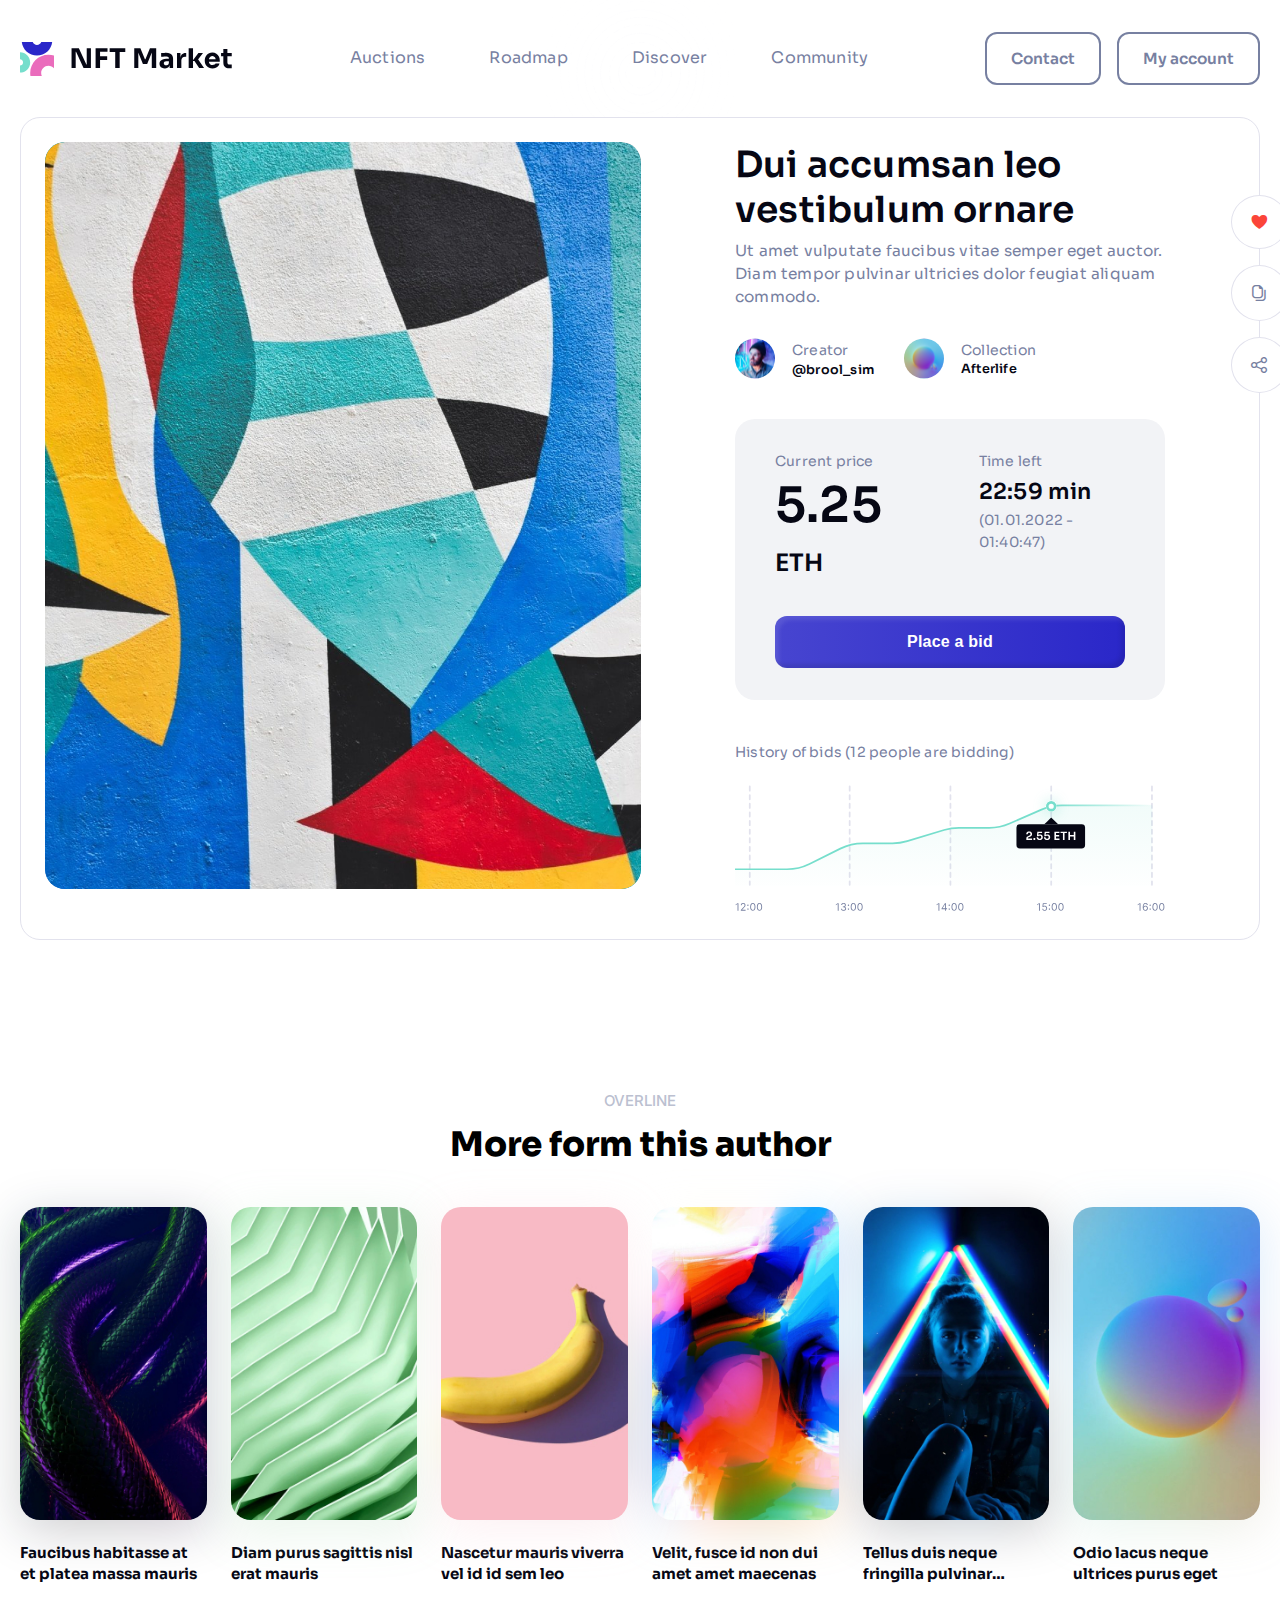
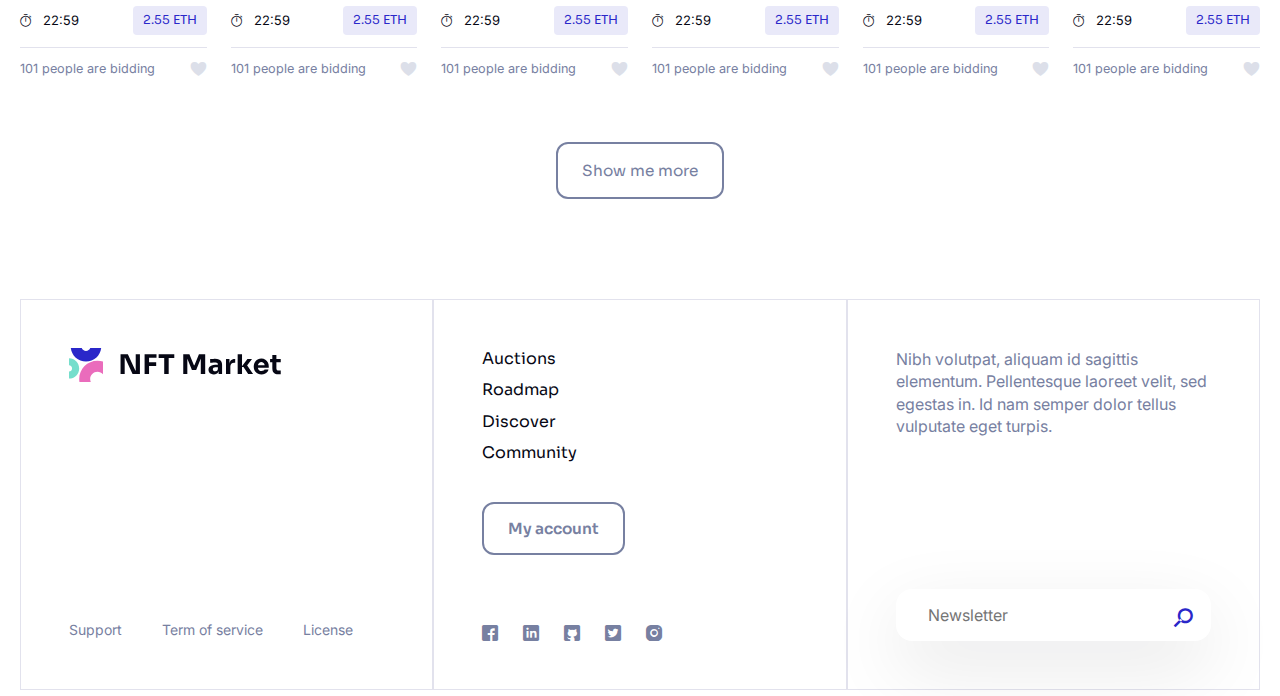
==== commit 100900f3: "mistakes" ====
--- a/item.html
+++ b/item.html
@@ -59,9 +59,6 @@
             <div class="product__picture zoom" style='background-image: url("img/product/product1.jpg")' onmousemove='zoom(event)'>
               <img src="./img/product/product1.jpg" alt="product">
             </div>
-            <!-- <div class="product__picture">
-              <img src="./img/product/product.jpg" alt="product">
-            </div> -->
           </div>
           <div class="product__item flex">
             <div class="product__content">
@@ -238,7 +235,7 @@
       </div>
     </section>
 
-    <section class="footer">
+    <footer class="footer">
       <div class="container">
         <div class="footer-col">
           <div class="footer-col__item">
@@ -299,20 +296,15 @@
             </p>
             <form action="#" class="footer-news">
               <input type="text" name="email" placeholder="Newsletter" class="footer-news__input">
-              <button type="submit" class="footer-news__btn">OK</button>
+              <button type="submit" class="footer-news__btn _icon-search"></button>
             </form>
           </div>
         </div>
       </div>
-    </section>
+    </footer>
   </div><!--/.wrapper -->
 
   <script src="./js/jquery-3.6.0.min.js"></script>
   <script src="./js/main-zoom.js"></script>
-  <!-- <script src="./js/slick.min.js"></script>
-  <script src="./js/main-slick.js"></script> -->
-  <script src="./js/main.js"></script>
-  <!-- <script src="./js/main-counter.js"></script> -->
-  <!-- <script src="./js/main-filter.js"></script> -->
 </body>
 </html>--- a/css/style.min.css
+++ b/css/style.min.css
@@ -1,3 +1,3 @@
-@use 'sass:math';@font-face{font-family:icons;font-display:swap;src:url(../fonts/icons.woff) format("woff");font-weight:400;font-style:normal}[class*="_icon-"]::before{font-family:"icons";font-style:normal;font-weight:normal;font-variant:normal;text-transform:none;line-height:1;-webkit-font-smoothing:antialiased;-moz-osx-font-smoothing:grayscale}[class*="_icon-"]::before{display:block}._icon-arrow:before{content:"\e900"}._icon-arrow-bottom:before{content:"\e901"}._icon-artists:before{content:"\e902"}._icon-artworks:before{content:"\e903"}._icon-collection:before{content:"\e904"}._icon-compress-alt:before{content:"\e905"}._icon-copy:before{content:"\e906"}._icon-eth-spent:before{content:"\e907"}._icon-facebook:before{content:"\e908"}._icon-figures:before{content:"\e909"}._icon-github:before{content:"\e90a"}._icon-heart:before{content:"\e90b"}._icon-insagram:before{content:"\e90c"}._icon-linkedIn:before{content:"\e90d"}._icon-logo:before{content:"\e90e"}._icon-picture:before{content:"\e90f"}._icon-search:before{content:"\e910"}._icon-semicircles:before{content:"\e911"}._icon-share:before{content:"\e912"}._icon-time:before{content:"\e913"}._icon-twitter:before{content:"\e914"}._icon-two-semicircles:before{content:"\e915"}._icon-user:before{content:"\e916"}._icon-write:before{content:"\e917"}*,*::before,*::after{margin:0;padding:0;list-style:none;box-sizing:border-box;outline:none;line-height:1.4}img{max-width:100%;height:auto;display:block}a{text-decoration:none}ul,li,ol{list-style:none}body{font-size:1rem;font-family:'Sora', sans-serif}h1,h2,h3,h4{color:#060714}button{border:0;cursor:pointer}fieldset{border:0}.wrapper{min-height:100%;overflow:hidden;display:flex;flex-direction:column}@media (min-width: 768px){.container{max-width:720px}}@media (min-width: 992px){.container{max-width:960px}}@media (min-width: 1200px){.container{max-width:1140px}}@media (min-width: 1400px){.container{max-width:1320px}}.container{max-width:1452px;margin:0 auto;padding:0 20px}.container-fluid{max-width:1833px}.icon-menu{display:none}@media (max-width: 991.98px){.icon-menu{display:block;position:relative;flex:0 0 1.875rem;height:1.125rem;background:0;cursor:pointer;z-index:5}.icon-menu span,.icon-menu::before,.icon-menu::after{content:"";transform:all 0.3s ease 0s;left:0;position:absolute;width:100%;height:.125rem;background:#000}.icon-menu::before{top:0}.icon-menu::after{bottom:0}.icon-menu span{top:calc(50% - 1px)}.menu-open .icon-menu span{transform:scale(0)}.menu-open .icon-menu::before{transform:rotate(-45deg);top:calc(50% - 1px)}.menu-open .icon-menu::after{transform:rotate(45deg);bottom:calc(50% - 1px)}}.common-btn{display:flex;flex:0 0 auto}.common-btn__item{margin-right:1rem;display:flex}.common-btn__item:last-child{margin-right:0}.common-btn__link{padding:.875rem 1.5rem;border-radius:.75rem;text-decoration:none;font-weight:600;margin-right:1rem;color:#7780a1;border:2px solid #7780a1}@media (max-width: 767px){.common-btn__link{font-size:calc(14px + 3.4 * ((100vw - 320px) / 1920))}}@media (min-width: 767px){.common-btn__link{font-size:calc(14px + 2 * (100vw  / 1920))}}.common-btn__link:last-child{margin-right:0}.common-btn__link:hover{color:#fff;background:linear-gradient(90deg, #4745d0 0%, #2a27c9 100%);box-shadow:4px 4px 4px 0px rgba(255,255,255,0.1) inset;border:2px solid #fff;transition:all .5s ease 0s}.total-time-price{display:flex;align-items:center;justify-content:space-between}.total-time-price_mb{margin:.5625rem 0}.total-time-price_divider{padding-bottom:.75rem;margin-bottom:.75rem;border-bottom:1px solid #E2E2ED}.total-time-price ._icon-time::before{margin-right:.75rem}.total-time-price__time{display:flex;align-items:center;color:#060714;font-family:'Inter', sans-serif}@media (max-width: 767px){.total-time-price__time{font-size:calc(11px + 5.1 * ((100vw - 320px) / 1920))}}@media (min-width: 767px){.total-time-price__time{font-size:calc(11px + 3 * (100vw  / 1920))}}.total-time-price__price{color:#2a27c9;background:rgba(42,39,201,0.1);padding:.375rem .625rem;border-radius:.25rem}@media (max-width: 767px){.total-time-price__price{font-size:calc(11px + 3.4 * ((100vw - 320px) / 1920))}}@media (min-width: 767px){.total-time-price__price{font-size:calc(11px + 2 * (100vw  / 1920))}}.total-bidding-heart{display:flex;align-items:center;justify-content:space-between}.total-bidding-heart__text{color:#7780a1;font-family:'Inter', sans-serif}@media (max-width: 767px){.total-bidding-heart__text{font-size:calc(10px + 6.8 * ((100vw - 320px) / 1920))}}@media (min-width: 767px){.total-bidding-heart__text{font-size:calc(10px + 4 * (100vw  / 1920))}}.hottest-offers-btn{display:flex;text-align:center}.hottest-offers-btn_mt{margin-top:2.6875rem}.hottest-offers-btn_bg .hottest-offers-btn__link{background:linear-gradient(90deg, #4745d0 0%, #2a27c9 100%);color:#fff;box-shadow:4px 4px 4px 0px rgba(255,255,255,0.1) inset;border:0}.hottest-offers-btn_bg .hottest-offers-btn__link:hover{border:0;background:linear-gradient(90deg, #2a27c9 100%, #4745d0 0%);transition:all .5s ease 0s}.hottest-offers-btn__link{color:#7780a1;width:100%;padding:1rem 0;border:2px solid #7780a1;border-radius:.75rem}@media (max-width: 767px){.hottest-offers-btn__link{font-size:calc(14px + 3.4 * ((100vw - 320px) / 1920))}}@media (min-width: 767px){.hottest-offers-btn__link{font-size:calc(14px + 2 * (100vw  / 1920))}}.hottest-offers-btn__link_pad{padding:1rem 1.5rem}.hottest-offers-btn__link:hover{background:linear-gradient(90deg, #4745d0 0%, #2a27c9 100%);color:#fff;box-shadow:4px 4px 4px 0px rgba(255,255,255,0.1) inset;border:2px solid #fff;transition:all .5s ease 0s}._icon-heart:before{color:#dcdfe9;font-size:.875rem;cursor:pointer}._icon-heart_active:before{color:#fb4539}._icon-heart:hover::before{color:#fb4539}.total-block__content{width:46%}.total-block__content_width-jn{width:39%}.total-block__over{color:#bbc0d0;font-size:.9375rem;font-weight:500;font-family:'Inter', sans-serif;text-transform:uppercase}.total-block__title{margin-top:.5625rem;margin-bottom:1.6875rem;line-height:1}@media (max-width: 767px){.total-block__title{font-size:calc(30px + 57.8 * ((100vw - 320px) / 1920))}}@media (min-width: 767px){.total-block__title{font-size:calc(30px + 34 * (100vw  / 1920))}}@media (max-width: 767px){.total-block__title_fz{font-size:calc(22px + 44.2 * ((100vw - 320px) / 1920))}}@media (min-width: 767px){.total-block__title_fz{font-size:calc(22px + 26 * (100vw  / 1920))}}.total-block__text{color:#7780a1;margin-bottom:3.5625rem;font-weight:400;font-family:'Inter', sans-serif}@media (max-width: 767px){.total-block__text{font-size:calc(13px + 5.1 * ((100vw - 320px) / 1920))}}@media (min-width: 767px){.total-block__text{font-size:calc(13px + 3 * (100vw  / 1920))}}.total-block__text_jn{margin-bottom:1.5rem}.common-icon-text{display:flex;margin-bottom:4.3125rem}.common-icon-text__item{margin-right:3.875rem}.common-icon-text__item:last-child{margin-right:0}.common-icon-text__icon:before{display:inherit;font-size:2rem}.common-icon-text__title{margin-top:1.25rem;font-size:1.25rem;font-weight:800}.common-icon-text__text{color:#7780a1;font-size:1rem;font-weight:400;font-family:'Inter', sans-serif}.header{background:url(../img/header/bg.svg) no-repeat;background-position:center;background-size:contain;width:100%;height:100%;position:relative}.square-pos__item{position:absolute;text-align:center}.square-pos__item_pos-1{top:26.1875rem;left:8.4375rem}.square-pos__item_pos-2{top:45.6875rem;left:22.375rem}.square-pos__item_pos-3{top:21rem;right:11.8125rem}.square-pos__item_pos-4{top:38.5625rem;right:6.25rem}.square-pos__item_pos-5{top:52.375rem;right:23.875rem}.square-pos__item_pos-6{top:53.4375rem;left:-1.9375rem}.square-pos__picture{cursor:pointer}.square-pos__picture:hover::after{background:0}.square-pos__picture_blur-1::after{content:'';background:url(../img/header/image-1.svg) no-repeat;width:100%;height:100%;position:absolute;top:1rem;left:0;opacity:.2;filter:blur(7px)}.square-pos__picture_blur-2::after{content:'';background:url(../img/header/img-2.svg) no-repeat;width:100%;height:100%;position:absolute;top:1rem;left:0;opacity:.2;filter:blur(7px)}.square-pos__picture_blur-3::after{content:'';background:url(../img/header/img-3.svg) no-repeat;width:100%;height:100%;position:absolute;top:1rem;left:0;opacity:.2;filter:blur(7px)}.square-pos__picture_blur-4::after{content:'';background:url(../img/header/img-4.svg) no-repeat;width:100%;height:100%;position:absolute;top:1rem;left:0;opacity:.2;filter:blur(7px)}.square-pos__picture_blur-5::after{content:'';background:url(../img/header/img-5.svg) no-repeat;width:100%;height:100%;position:absolute;top:1rem;left:0;opacity:.2;filter:blur(7px)}.square-pos__picture_blur-6::after{content:'';background:url(../img/header/img-6.svg) no-repeat;width:100%;height:100%;position:absolute;top:1rem;left:0;opacity:.2;filter:blur(7px)}.square-pos__price{color:#7780a1;font-size:.875rem;font-family:'Inter', sans-serif}.top-bar{display:flex;justify-content:space-between;align-items:center;min-height:7.3125rem}.menu{display:flex;flex-wrap:wrap;column-gap:4rem}.menu__link{color:#7780a1;font-size:1rem;letter-spacing:.0125rem;transition:color .3s ease 0s}.menu__link:hover{color:#2a27c9}.intro{display:flex;flex-direction:column;align-items:center;margin-top:11.875rem}.intro__text{color:#7780a1;margin-bottom:.625rem;font-family:'Inter', sans-serif;font-weight:500;text-transform:uppercase}@media (max-width: 767px){.intro__text{font-size:calc(13px + 3.4 * ((100vw - 320px) / 1920))}}@media (min-width: 767px){.intro__text{font-size:calc(13px + 2 * (100vw  / 1920))}}.intro__title{color:#060714;position:relative;text-align:center}@media (max-width: 767px){.intro__title{font-size:calc(40px + 136 * ((100vw - 320px) / 1920))}}@media (min-width: 767px){.intro__title{font-size:calc(40px + 80 * (100vw  / 1920))}}.intro__new{display:flex;align-items:center}.intro__new img{margin-left:.625rem}.intro__exp{display:flex;align-items:baseline;justify-content:flex-end;margin-left:3.625rem;line-height:1}.intro__exp img{margin-right:.9375rem}.intro__subtitle{color:#7780a1;margin-top:.9375rem;font-family:'Inter', sans-serif;font-weight:400}@media (max-width: 767px){.intro__subtitle{font-size:calc(18px + 10.2 * ((100vw - 320px) / 1920))}}@media (min-width: 767px){.intro__subtitle{font-size:calc(18px + 6 * (100vw  / 1920))}}.search{display:flex;justify-content:center;margin-top:3.4375rem;margin-bottom:13.4375rem}.search__gruop{display:flex;align-items:center;background:#fff;min-height:5.25rem;padding:0 1.875rem;box-shadow:0px 25px 75px 0px rgba(6,7,20,0.1);border-radius:1rem}.search__input{min-width:14.5625rem;font-weight:400;font-family:'Inter', sans-serif;border:0}@media (max-width: 767px){.search__input{font-size:calc(12px + 6.8 * ((100vw - 320px) / 1920))}}@media (min-width: 767px){.search__input{font-size:calc(12px + 4 * (100vw  / 1920))}}.search ::-webkit-input-placeholder{color:#bbc0d0}.search ::-moz-placeholder{color:#bbc0d0}.search__select{color:#bbc0d0;background:#fff;font-weight:400;font-family:'Inter', sans-serif;border:1px solid #fff;border-left:1px solid #bbc0d0;padding-left:1rem;padding-right:2.875rem;margin-left:6.0625rem;margin-right:3rem}@media (max-width: 767px){.search__select{font-size:calc(14px + 3.4 * ((100vw - 320px) / 1920))}}@media (min-width: 767px){.search__select{font-size:calc(14px + 2 * (100vw  / 1920))}}.search__btn{background:0}.brands{display:flex;justify-content:center}.brands__item{margin-right:6.875rem}.brands__item:last-child{margin-right:0}.auctions{display:flex;flex-direction:column;justify-content:center;align-items:center;margin-top:7.25rem;margin-bottom:7.6875rem}@media (max-width: 767px){.auctions__title{font-size:calc(30px + 10.2 * ((100vw - 320px) / 1920))}}@media (min-width: 767px){.auctions__title{font-size:calc(30px + 6 * (100vw  / 1920))}}.auctions-carousel{margin-top:5.75rem;display:flex;max-width:100%;/*! autoprefixer: on */}.auctions-carousel__item{padding:1.5rem}.auctions-carousel__item:last-child{margin-right:0}.auctions-carousel__picture{position:relative}.auctions-carousel__picture_blur-1::after{content:'';background:url(../img/auctions/tristique-diam.jpg) no-repeat;width:100%;height:100%;position:absolute;top:.625rem;left:0;opacity:.2;filter:blur(12px)}.auctions-carousel__picture_blur-2::after{content:'';background:url(../img/auctions/vulputate.jpg) no-repeat;width:100%;height:100%;position:absolute;top:.625rem;left:0;opacity:.2;filter:blur(12px)}.auctions-carousel__picture_blur-3::after{content:'';background:url(../img/auctions/dui-accumsan.jpg) no-repeat;width:100%;height:100%;position:absolute;top:.625rem;left:0;opacity:.2;filter:blur(12px)}.auctions-carousel__picture_blur-4::after{content:'';background:url(../img/auctions/senectus-adipiscing.jpg) no-repeat;width:100%;height:100%;position:absolute;top:.625rem;left:0;opacity:.2;filter:blur(12px)}.auctions-carousel__picture_blur-5::after{content:'';background:url(../img/auctions/mattis-diam.jpg) no-repeat;width:100%;height:100%;position:absolute;top:.625rem;left:0;opacity:.2;filter:blur(12px)}.auctions-carousel__picture img{border-radius:1.25rem;position:relative;z-index:1}.auctions-carousel__content{display:flex;flex-direction:column;justify-content:space-between}.auctions-carousel__title-price{display:flex;justify-content:space-between;align-items:center;margin-top:1.25rem;margin-bottom:1.25rem;min-height:4.6875rem}.auctions-carousel__title-price_height{min-height:auto}.auctions-carousel__title{max-width:60%;line-height:1.5625rem;letter-spacing:.0125rem;/*! autoprefixer: off */display:-webkit-box;-webkit-line-clamp:2;-webkit-box-orient:vertical;overflow:hidden}@media (max-width: 767px){.auctions-carousel__title{font-size:calc(14px + 10.2 * ((100vw - 320px) / 1920))}}@media (min-width: 767px){.auctions-carousel__title{font-size:calc(14px + 6 * (100vw  / 1920))}}.auctions-carousel__price{color:#2a27c9;background:rgba(42,39,201,0.1);padding:.5rem .875rem;border-radius:.25rem}@media (max-width: 767px){.auctions-carousel__price{font-size:calc(10px + 10.2 * ((100vw - 320px) / 1920))}}@media (min-width: 767px){.auctions-carousel__price{font-size:calc(10px + 6 * (100vw  / 1920))}}.auctions-carousel__time{display:flex;align-items:center;padding-bottom:1.75rem;font-size:.875rem;font-family:'Inter', sans-serif}.auctions-carousel ._icon-time:before{padding-right:.75rem}.bidding-people{display:flex;justify-content:space-between;align-items:center;border-top:1px solid #E2E2ED;padding-top:1.25rem;color:#7780a1;font-size:.875rem;font-family:'Inter', sans-serif;/*! autoprefixer: on */}.bidding-people__avatars{display:flex}.bidding-people__avatars img{width:2rem;margin:0 -.375rem}.bidding-people__text{display:none !important;padding-left:.625rem;line-height:150%;letter-spacing:.0125rem;font-family:'Inter', sans-serif;/*! autoprefixer: off */display:-webkit-box;-webkit-line-clamp:1;-webkit-box-orient:vertical;overflow:hidden}@media (max-width: 767px){.bidding-people__text{font-size:calc(10px + 6.8 * ((100vw - 320px) / 1920))}}@media (min-width: 767px){.bidding-people__text{font-size:calc(10px + 4 * (100vw  / 1920))}}.bidding-people__counter{display:flex;align-items:center}.bidding-people ._icon-heart::before{margin-right:.625rem;cursor:pointer}.sapien__inner{display:flex;justify-content:space-between;align-items:center}.hottest-offers-nft{margin:9.375rem 0}.hottest-offers{display:flex}.hottest-offers__col{margin-right:1.5rem;width:33.333%;overflow:hidden}.hottest-offers__col:last-child{margin-right:0}.hottest-offers__col_show{overflow:inherit}.hottest-sale-offers{padding:2.5rem;min-height:100%;display:flex;flex-direction:column;justify-content:flex-end;border:1px solid #E2E2ED;border-radius:1.25rem}.hottest-sale-offers__title{margin-bottom:3.3125rem}@media (max-width: 767px){.hottest-sale-offers__title{font-size:calc(20px + 20.4 * ((100vw - 320px) / 1920))}}@media (min-width: 767px){.hottest-sale-offers__title{font-size:calc(20px + 12 * (100vw  / 1920))}}.hottest-sale-offers-carous{display:flex;column-gap:1.5rem;/*! autoprefixer: on */}.hottest-sale-offers-carous_pa{height:100%;width:100%}.hottest-sale-offers-carous_pa .hottest-sale-offers-carous__item{width:16.666%}.hottest-sale-offers-carous_pa .hottest-sale-offers-carous__picture img{min-width:100%}.hottest-sale-offers-carous .slick-track{display:flex}.hottest-sale-offers-carous__item{width:100%;margin-bottom:4rem}.hottest-sale-offers-carous__item_opacity{opacity:.1}.hottest-sale-offers-carous__picture{position:relative}.hottest-sale-offers-carous__picture_blur-min-1::after{content:'';background:url(../img/hottest-offers/hottest-sale-offers.jpg) no-repeat;width:100%;height:100%;position:absolute;top:.625rem;left:0;opacity:.2;filter:blur(25px)}.hottest-sale-offers-carous__picture_blur-min-2::after{content:'';background:url(../img/hottest-offers/fames-habitasesse.jpg) no-repeat;width:100%;height:100%;position:absolute;top:.625rem;left:0;opacity:.2;filter:blur(25px)}.hottest-sale-offers-carous__picture img{position:relative;z-index:1;border-radius:1.25rem}.hottest-sale-offers-carous__title{margin:22px 0;/*! autoprefixer: off */display:-webkit-box;-webkit-line-clamp:2;-webkit-box-orient:vertical;overflow:hidden}@media (max-width: 767px){.hottest-sale-offers-carous__title{font-size:calc(13px + 5.1 * ((100vw - 320px) / 1920))}}@media (min-width: 767px){.hottest-sale-offers-carous__title{font-size:calc(13px + 3 * (100vw  / 1920))}}.top-nft__item{display:flex;margin-bottom:1rem}.top-nft__item:last-child{margin-bottom:0}.top-nft__picture{margin-right:1rem;width:33%}.top-nft__picture img{border-radius:1.25rem}.top-nft__content{width:65%}@media (max-width: 767px){.top-nft__title{font-size:calc(13px + 5.1 * ((100vw - 320px) / 1920))}}@media (min-width: 767px){.top-nft__title{font-size:calc(13px + 3 * (100vw  / 1920))}}.get-started-creating{background:#060714;width:100%;height:100%;position:relative;border-radius:1.25rem}.get-started-creating::before{content:"";background:url(../img/hottest-offers/fingers.png) no-repeat;background-size:contain;width:100%;height:100%;display:flex;position:absolute;bottom:5rem;left:0}.get-started-creating__content{position:absolute;bottom:0;left:0;padding:0 2.5rem 2.5rem 2.5rem}.get-started-creating__title{width:75%;color:#fff;font-weight:800}@media (max-width: 767px){.get-started-creating__title{font-size:calc(16px + 13.6 * ((100vw - 320px) / 1920))}}@media (min-width: 767px){.get-started-creating__title{font-size:calc(16px + 8 * (100vw  / 1920))}}.get-started-creating__text{width:75%;margin-top:.5625rem;margin-bottom:2.9375rem;color:#7780a1;font-weight:400;font-family:'Inter', sans-serif}@media (max-width: 767px){.get-started-creating__text{font-size:calc(12px + 3.4 * ((100vw - 320px) / 1920))}}@media (min-width: 767px){.get-started-creating__text{font-size:calc(12px + 2 * (100vw  / 1920))}}.habitant-tristique-scelerisque{margin-bottom:12.5rem}.tristique-scelerisque{display:flex;justify-content:space-between;align-items:center}.popular-auctions{padding-bottom:6.25rem}.popular-auctions__inner{display:flex;flex-direction:column;align-items:center}.popular-auctions__over{color:#bbc0d0;font-size:.9375rem;font-weight:500;font-family:'Inter', sans-serif;text-transform:uppercase}.popular-auctions__title{margin-top:.625rem;margin-bottom:2.375rem;font-weight:800}@media (max-width: 767px){.popular-auctions__title{font-size:calc(30px + 10.2 * ((100vw - 320px) / 1920))}}@media (min-width: 767px){.popular-auctions__title{font-size:calc(30px + 6 * (100vw  / 1920))}}.popular-auctions-menu{display:flex;justify-content:center;column-gap:1rem;row-gap:.9375rem;margin-bottom:4.5rem}.popular-auctions-menu__item{padding:.5rem;color:#7780a1;border:2px solid #E2E2ED;border-radius:.5rem;cursor:pointer}@media (max-width: 767px){.popular-auctions-menu__item{font-size:calc(12px + 6.8 * ((100vw - 320px) / 1920))}}@media (min-width: 767px){.popular-auctions-menu__item{font-size:calc(12px + 4 * (100vw  / 1920))}}.popular-auctions-menu__item_active{background:linear-gradient(90deg, #4745d0 0%, #2a27c9 100%);color:#fff;box-shadow:-4px -4px 4px 0px rgba(0,0,0,0.1) inset;border:2px solid #fff}.hottest-sale-offers-carous__picture_blur-pop-1::after{content:'';background:url(../img/popular-auctions/faucibus-habitasse.jpg) no-repeat;width:100%;height:100%;position:absolute;top:.625rem;left:0;opacity:.2;filter:blur(25px)}.hottest-sale-offers-carous__picture_blur-pop-2::after{content:'';background:url(../img/popular-auctions/diam-purus-sagittis.jpg) no-repeat;width:100%;height:100%;position:absolute;top:.625rem;left:0;opacity:.2;filter:blur(25px)}.hottest-sale-offers-carous__picture_blur-pop-3::after{content:'';background:url(../img/popular-auctions/nascetur-mauris-viverra.jpg) no-repeat;width:100%;height:100%;position:absolute;top:.625rem;left:0;opacity:.2;filter:blur(25px)}.hottest-sale-offers-carous__picture_blur-pop-4::after{content:'';background:url(../img/popular-auctions/amet-maecenas.jpg) no-repeat;width:100%;height:100%;position:absolute;top:.625rem;left:0;opacity:.2;filter:blur(25px)}.hottest-sale-offers-carous__picture_blur-pop-5::after{content:'';background:url(../img/popular-auctions/tellus-duis-neque.jpg) no-repeat;width:100%;height:100%;position:absolute;top:.625rem;left:0;opacity:.2;filter:blur(25px)}.hottest-sale-offers-carous__picture_blur-pop-6::after{content:'';background:url(../img/popular-auctions/odio-lacus-neque.jpg) no-repeat;width:100%;height:100%;position:absolute;top:.625rem;left:0;opacity:.2;filter:blur(25px)}.detail-count{padding:6.25rem 0}.detail-numb{display:flex;justify-content:center;align-items:center;column-gap:6.4375rem;row-gap:2.1875rem;flex-wrap:wrap}.detail-numb__item{display:flex;flex-direction:column;align-items:center}.detail-numb__icon{display:inherit;font-size:2rem}.detail-numb__numb{color:#060714;font-weight:800}@media (max-width: 767px){.detail-numb__numb{font-size:calc(35px + 22.1 * ((100vw - 320px) / 1920))}}@media (min-width: 767px){.detail-numb__numb{font-size:calc(35px + 13 * (100vw  / 1920))}}.join-now{margin-top:6.25rem;margin-bottom:9.375rem}.join-now-col{background:url(../img/join-now/join-now.jpg) no-repeat;background-size:cover;width:100%;height:100%;padding-left:7.375rem;padding-top:5.625rem;padding-bottom:5.625rem;display:flex;align-items:end;position:relative;border-radius:1.25rem;overflow:hidden}.user{display:flex;padding:1.0625rem;min-width:28.75rem;position:relative;border:1px solid #D4D4E2;border-radius:1.34375rem}.user_pos-1{position:absolute;top:5.625rem;right:12.75rem}.user_pos-2{position:absolute;top:3.5rem;right:-17.75rem}.user_pos-3{position:absolute;top:13.75rem;right:2.25rem}.user_pos-4{position:absolute;top:22.5rem;right:15.75rem}.user_pos-5{position:absolute;top:23.5625rem;right:-16rem}.user::before{content:'';background:linear-gradient(90deg, rgba(241,241,246,0) 0%, #f1f1f6 100%);width:100%;height:100%;position:absolute;top:0;left:0;border-radius:1.34375rem}.user__avatar{margin-right:1.0625rem}.user__content{width:100%}.user__title-price{display:flex;justify-content:space-between}.user__items-conect{display:flex;color:#7780a1;column-gap:1.375rem}.user__title{font-weight:800}@media (max-width: 767px){.user__title{font-size:calc(12px + 8.5 * ((100vw - 320px) / 1920))}}@media (min-width: 767px){.user__title{font-size:calc(12px + 5 * (100vw  / 1920))}}.user__text{font-family:'Inter', sans-serif}@media (max-width: 767px){.user__text{font-size:calc(11px + 8.5 * ((100vw - 320px) / 1920))}}@media (min-width: 767px){.user__text{font-size:calc(11px + 5 * (100vw  / 1920))}}.user__price{color:#2a27c9;background:rgba(42,39,201,0.1);padding:.375rem .625rem;border-radius:.25rem}@media (max-width: 767px){.user__price{font-size:calc(10px + 5.1 * ((100vw - 320px) / 1920))}}@media (min-width: 767px){.user__price{font-size:calc(10px + 3 * (100vw  / 1920))}}.user__item{display:flex;align-items:center}.user__icon{margin-right:.5rem}.pictur-mini{margin-bottom:6.25rem}.pictur-mini-carous__item{display:flex !important;flex-direction:column;align-items:center;margin-right:1.5rem}.pictur-mini-carous__item:last-child{margin-right:0}.pictur-mini-carous__picture{position:relative;margin-bottom:.3125rem;cursor:pointer}.pictur-mini-carous__picture:hover::after{background:0}.pictur-mini-carous__picture_blur-pic-0::after{content:'';background:url(../img/pictur-mini-carous/pictur-mini-0.jpg) no-repeat;width:100%;height:100%;position:absolute;top:1rem;left:0;opacity:.2;filter:blur(7px)}.pictur-mini-carous__picture_blur-pic-1::after{content:'';background:url(../img/pictur-mini-carous/pictur-mini-1.jpg) no-repeat;width:100%;height:100%;position:absolute;top:1rem;left:0;opacity:.2;filter:blur(7px)}.pictur-mini-carous__picture_blur-pic-2::after{content:'';background:url(../img/pictur-mini-carous/pictur-mini-2.jpg) no-repeat;width:100%;height:100%;position:absolute;top:1rem;left:0;opacity:.2;filter:blur(7px)}.pictur-mini-carous__picture_blur-pic-3::after{content:'';background:url(../img/pictur-mini-carous/pictur-mini-3.jpg) no-repeat;width:100%;height:100%;position:absolute;top:1rem;left:0;opacity:.2;filter:blur(7px)}.pictur-mini-carous__picture_blur-pic-4::after{content:'';background:url(../img/pictur-mini-carous/pictur-mini-4.jpg) no-repeat;width:100%;height:100%;position:absolute;top:1rem;left:0;opacity:.2;filter:blur(7px)}.pictur-mini-carous__picture_blur-pic-5::after{content:'';background:url(../img/pictur-mini-carous/pictur-mini-5.jpg) no-repeat;width:100%;height:100%;position:absolute;top:1rem;left:0;opacity:.2;filter:blur(7px)}.pictur-mini-carous__picture_blur-pic-6::after{content:'';background:url(../img/pictur-mini-carous/pictur-mini-6.jpg) no-repeat;width:100%;height:100%;position:absolute;top:1rem;left:0;opacity:.2;filter:blur(7px)}.pictur-mini-carous__picture_blur-pic-7::after{content:'';background:url(../img/pictur-mini-carous/pictur-mini-7.jpg) no-repeat;width:100%;height:100%;position:absolute;top:1rem;left:0;opacity:.2;filter:blur(7px)}.pictur-mini-carous__picture_blur-pic-8::after{content:'';background:url(../img/pictur-mini-carous/pictur-mini-8.jpg) no-repeat;width:100%;height:100%;position:absolute;top:1rem;left:0;opacity:.2;filter:blur(7px)}.pictur-mini-carous__picture_blur-pic-9::after{content:'';background:url(../img/pictur-mini-carous/pictur-mini-9.jpg) no-repeat;width:100%;height:100%;position:absolute;top:1rem;left:0;opacity:.2;filter:blur(7px)}.pictur-mini-carous__picture_blur-pic-10::after{content:'';background:url(../img/pictur-mini-carous/pictur-mini-10.jpg) no-repeat;width:100%;height:100%;position:absolute;top:1rem;left:0;opacity:.2;filter:blur(7px)}.pictur-mini-carous__picture_blur-pic-11::after{content:'';background:url(../img/pictur-mini-carous/pictur-mini-11.jpg) no-repeat;width:100%;height:100%;position:absolute;top:1rem;left:0;opacity:.2;filter:blur(7px)}.pictur-mini-carous__picture_blur-pic-12::after{content:'';background:url(../img/pictur-mini-carous/pictur-mini-12.jpg) no-repeat;width:100%;height:100%;position:absolute;top:1rem;left:0;opacity:.2;filter:blur(7px)}.pictur-mini-carous__picture_blur-pic-13::after{content:'';background:url(../img/pictur-mini-carous/pictur-mini-13.jpg) no-repeat;width:100%;height:100%;position:absolute;top:1rem;left:0;opacity:.2;filter:blur(7px)}.pictur-mini-carous__picture_blur-pic-14::after{content:'';background:url(../img/pictur-mini-carous/pictur-mini-14.jpg) no-repeat;width:100%;height:100%;position:absolute;top:1rem;left:0;opacity:.2;filter:blur(7px)}.pictur-mini-carous__picture_blur-pic-15::after{content:'';background:url(../img/pictur-mini-carous/pictur-mini-15.jpg) no-repeat;width:100%;height:100%;position:absolute;top:1rem;left:0;opacity:.2;filter:blur(7px)}.pictur-mini-carous__picture_blur-pic-16::after{content:'';background:url(../img/pictur-mini-carous/pictur-mini-16.jpg) no-repeat;width:100%;height:100%;position:absolute;top:1rem;left:0;opacity:.2;filter:blur(7px)}.pictur-mini-carous__picture_blur-pic-17::after{content:'';background:url(../img/pictur-mini-carous/pictur-mini-17.jpg) no-repeat;width:100%;height:100%;position:absolute;top:1rem;left:0;opacity:.2;filter:blur(7px)}.pictur-mini-carous__picture_blur-pic-18::after{content:'';background:url(../img/pictur-mini-carous/pictur-mini-18.jpg) no-repeat;width:100%;height:100%;position:absolute;top:1rem;left:0;opacity:.2;filter:blur(7px)}.pictur-mini-carous__price{color:#7780a1;font-weight:400;font-family:'Inter', sans-serif}@media (max-width: 767px){.pictur-mini-carous__price{font-size:calc(11px + 8.5 * ((100vw - 320px) / 1920))}}@media (min-width: 767px){.pictur-mini-carous__price{font-size:calc(11px + 5 * (100vw  / 1920))}}.product{padding-bottom:150px}.product__inner{padding:24px 94px 24px 24px;position:relative;display:flex;align-items:center;gap:94px;border:1px solid #E2E2ED;border-radius:20px}.product .flex{flex:0 0 38.4%}.product__picture img{border-radius:20px}.product__title{padding-bottom:7px;color:#060714;font-weight:600;line-height:125%;letter-spacing:0.2px}@media (max-width: 767px){.product__title{font-size:calc(28px + 20.4 * ((100vw - 320px) / 1920))}}@media (min-width: 767px){.product__title{font-size:calc(28px + 12 * (100vw  / 1920))}}.product__text{color:#7780a1;font-weight:400;line-height:150%;letter-spacing:0.2px}@media (max-width: 767px){.product__text{font-size:calc(14px + 3.4 * ((100vw - 320px) / 1920))}}@media (min-width: 767px){.product__text{font-size:calc(14px + 2 * (100vw  / 1920))}}.creator{padding-top:30px;padding-bottom:40px;display:flex;gap:30px}.creator__item{display:flex;align-items:center;gap:17px}.creator__content{line-height:1}.creator__name{color:#7780a1;font-weight:400;font-size:14px;line-height:150%;letter-spacing:0.2px}.creator__email{color:#060714;font-weight:600;line-height:16px;letter-spacing:0.2px}@media (max-width: 767px){.creator__email{font-size:calc(12px + 1.7 * ((100vw - 320px) / 1920))}}@media (min-width: 767px){.creator__email{font-size:calc(12px + 1 * (100vw  / 1920))}}.social-menu{position:absolute;top:77px;right:-29px;display:flex;flex-direction:column;gap:16px}.social-menu ._icon-heart::before{color:#FB4539}.social-menu ._icon-share::before,.social-menu ._icon-copy::before{color:#7780a1}.social-menu__link::before{background-color:#fff;border:1px solid #E2E2ED;padding:19px;border-radius:50%;transition:background-color .3s ease 0s,- color .3s ease 0s}.social-menu__link:hover::before{background-color:#2a27c9;color:#fff}.price-time{padding:32px 40px;margin-bottom:42px;background:#F2F3F6;border-radius:20px}.price-time__inner{display:flex;gap:56px}.price-time__current{padding-bottom:9px;color:#7780a1;font-weight:400;font-size:14px;line-height:150%;letter-spacing:0.2px}.price-time__eth{color:#060714;font-weight:600;line-height:100%;letter-spacing:0.2px}@media (max-width: 767px){.price-time__eth{font-size:calc(35px + 35.7 * ((100vw - 320px) / 1920))}}@media (min-width: 767px){.price-time__eth{font-size:calc(35px + 21 * (100vw  / 1920))}}.price-time__eth span{font-size:24px}.price-time__time{padding-bottom:6px;color:#060714;font-weight:600;line-height:100%;letter-spacing:0.2px}@media (max-width: 767px){.price-time__time{font-size:calc(18px + 10.2 * ((100vw - 320px) / 1920))}}@media (min-width: 767px){.price-time__time{font-size:calc(18px + 6 * (100vw  / 1920))}}.price-time__date{color:#7780a1;font-weight:400;font-size:14px;line-height:150%;letter-spacing:0.2px}.price-time__btn{padding-top:35px}.price-time__btn button{color:#fff;background:linear-gradient(90deg, #4745d0 0%, #2a27c9 100%);padding:16px 0;width:100%;font-weight:600;font-size:16px;line-height:20px;letter-spacing:0.2px;box-shadow:inset -4px -4px 4px rgba(0,0,0,0.1),inset 4px 4px 4px rgba(255,255,255,0.1);border-radius:12px}.price-time__btn button:hover{background:#2a27c9}.history__text{color:#7780a1;font-weight:400;font-size:14px;line-height:150%;letter-spacing:0.2px}.history__schedule{padding-top:13px}.zoom{border-radius:20px;background-position:50% 50%;position:relative;overflow:hidden;cursor:zoom-in}.zoom img:hover{opacity:0}.zoom img{transition:opacity .5s;display:block;width:100%}.footer{min-height:24.8125rem}.footer-col{display:flex}.footer-col__item{width:33.333%;padding:3rem;display:flex;flex-direction:column;justify-content:space-between;border:1px solid #E2E2ED}.footer-col__text{color:#7780a1;font-size:1rem;font-weight:400;font-family:'Inter', sans-serif}.footer-support{display:flex;column-gap:2.5rem;flex-wrap:wrap}.footer-support__link{color:#7780a1;font-size:.875rem;font-weight:400;font-family:'Inter', sans-serif}.footer-menu{display:flex;flex-direction:column;gap:.5625rem;margin-bottom:2.3125rem}.footer-menu__link{color:#060714;font-size:1rem}.social{display:flex;gap:1.5625rem;margin-top:4.375rem}.social__link{color:#7780a1}.social__icon:hover{color:#2a27c9}.footer-news{position:relative}.footer-news__input{height:3.25rem;width:100%;color:#7780a1;padding:0 2rem;font-size:1rem;font-weight:400;font-family:'Inter', sans-serif;border:0;border-radius:1rem;background:#fff;box-shadow:0px 25px 75px 0px rgba(6,7,20,0.1)}.footer-news__btn{position:absolute;right:1.125rem;top:.9375rem;color:#2a27c9;background:0;font-size:1rem;font-weight:800}@media (max-width: 1399.99px){.intro__new img{width:1.875rem}.intro__exp img{width:3.25rem}.join-now-col{padding-left:4.375rem;padding-bottom:4.375rem}.total-block__content_width-jn{width:42%}.user{min-width:auto}.hottest-sale-offers{padding:1.875rem}.product__inner{align-items:flex-start}}@media (max-width: 1199.98px){.intro__new img{width:1.5625rem}.intro__exp img{width:2.5rem}.menu{column-gap:2.5625rem}.user_pos-1{right:7.8125rem}.user_pos-4{right:10.0625rem}.footer-col__item{padding:1.875rem}.product__inner{padding:24px;gap:60px}}@media (max-width: 991.98px){.intro{margin-top:5rem}.search{margin-bottom:9.375rem}.common-btn_hide{display:none}.menu-nav{display:none}.auctions-carousel__item{padding:.9375rem}.sapien__inner{flex-direction:column-reverse;flex-wrap:wrap}.total-block__content_width{width:100%}.hottest-sale-offers-carous_pa{flex-wrap:wrap;justify-content:center}.hottest-sale-offers-carous_pa .hottest-sale-offers-carous__item{width:23.33%}.join-now-col{padding-top:4.375rem;padding-left:1.875rem;padding-bottom:1.875rem}.user{padding:.75rem}.user_pos-1{top:4.5rem;right:2.875rem}.user_pos-3{top:11.8125rem;right:-1rem}.user_pos-4{top:19.25rem;right:4.1875rem}.user_pos-5{top:18.4375rem}.hottest-offers{flex-wrap:wrap;row-gap:1.5rem}.hottest-offers__col{width:100%;margin-right:0;margin-bottom:1.25rem;display:flex;justify-content:center}.hottest-offers__col_show{min-height:47.875rem;width:27.9375rem;margin:0 auto}.hottest-sale-offers{width:27.9375rem}.tristique-scelerisque{flex-wrap:wrap}.footer-col__item{padding:1.5625rem}.product__inner{flex-direction:column;align-items:center}.history__schedule img{width:100%}}@media (max-width: 842px){.total-block__content_width-jn{width:46%}}@media (max-width: 767.98px){.intro__new img{width:1.375rem}.intro__exp img{width:2.0625rem}.common-btn__link{padding:.625rem 1rem}.total-block__content_width-jn{width:50%}.total-block__title{margin-bottom:1.0625rem}.logo{flex:0 0 9.375rem}.intro{margin-top:3.4375rem}.search{margin-bottom:6.25rem}.search__gruop{min-height:4.375rem}.search__select{margin-left:1.5625rem;margin-right:1.5625rem;padding-right:0}.search::placeholder{width:100%}.brands__item{margin-right:3.75rem}.auctions-carousel__content_pad .auctions-carousel__time{padding-bottom:.9375rem}.auctions-carousel__content_pad .bidding-people{padding-top:.625rem}.hottest-offers-nft{margin:6.25rem 0}.auctions-carousel__item{padding:.75rem}.detail-numb{column-gap:4.0625rem}.habitant-tristique-scelerisque{margin-bottom:6.25rem}.popular-auctions{padding-bottom:3.125rem}.hottest-sale-offers-carous_pa .hottest-sale-offers-carous__item{width:29%}.hottest-offers-btn__link{padding:.625rem 1rem}.join-now-col{padding-left:1.5625rem;padding-bottom:1.5625rem}.user{padding:.4375rem}.user__avatar{margin-right:.625rem}.user__avatar img{width:3.125rem;height:3.125rem}.user__items-conect{column-gap:.625rem}.user__icon{margin-right:.3125rem;font-size:.75rem}.user_pos-1{right:1.4375rem}.user_pos-2{right:-15.125rem}.user_pos-3{top:10.3125rem}.user_pos-4{top:15.6875rem;right:2.875rem}.user_pos-5{top:15.0625rem;right:-13.25rem}.user__price{padding:.25rem .375rem}.footer-col{flex-wrap:wrap}.footer-col__item{width:100%}.footer-news{margin-top:1.25rem}.social-menu__link::before{padding:14px}.product{padding-bottom:3.125rem}}@media (max-width: 646px){.total-block__content_width-jn{width:60%}.total-time-price__price{padding:.5rem .5rem}.auctions-carousel__price{padding:.5rem .5rem}.user_pos-1{right:-5.3125rem}.user_pos-2{display:none}.user_pos-3{right:-7.0625rem}.user_pos-4{right:-5.125rem}.user_pos-5{display:none}}@media (max-width: 575.98px){.square-pos{display:none}.intro{margin-top:1.25rem}.intro__new img{width:1.0625rem;margin-left:.375rem}.intro__exp{margin-left:1.5625rem}.intro__exp img{width:1.6875rem;margin-right:.5rem}.search__gruop{padding:0 .9375rem;min-height:3.75rem}.search label{width:50%}.search__select{width:40%;margin-left:.9375rem;margin-right:.9375rem;padding-left:.3125rem}.search__btn{width:10%}.search__btn img{width:1.3125rem}.brands__item{margin-right:1.875rem}.common-btn__link{padding:.5rem .875rem}.detail-numb{row-gap:3.125rem}.detail-numb__item{width:100%}.detail-numb__numb{padding:.9375rem 0}.popular-auctions{padding-bottom:1.25rem}.hottest-sale-offers-carous_pa .hottest-sale-offers-carous__item{width:39%}.product__inner{gap:30px}.product .flex{width:100%}.price-time{padding:25px}}@media (max-width: 500px){.auctions-carousel__item{padding:.625rem}.hottest-sale-offers-carous{column-gap:1.25rem}.hottest-sale-offers-carous_pa .hottest-sale-offers-carous__item{width:46%}.user{display:none}.total-block__content_width-jn{width:100%}.join-now-col{padding-right:1.5625rem}.popular-auctions__title{text-align:center}.popular-auctions-menu{margin-bottom:3.125rem;column-gap:.5625rem}.price-time__inner{gap:30px;flex-direction:column}}@media (max-width: 418px){.intro__new img{width:.875rem}.intro__exp img{width:1.375rem;margin-right:.1875rem}.common-btn__link{padding:.5rem .6875rem}.popular-auctions-menu{flex-wrap:wrap}.creator{justify-content:space-between;gap:15px}.creator__item{gap:12px}}
+@use 'sass:math';@font-face{font-family:icons;font-display:swap;src:url(../fonts/icons.woff) format("woff");font-weight:400;font-style:normal}[class*="_icon-"]::before{font-family:"icons";font-style:normal;font-weight:normal;font-variant:normal;text-transform:none;line-height:1;-webkit-font-smoothing:antialiased;-moz-osx-font-smoothing:grayscale}[class*="_icon-"]::before{display:block}._icon-arrow:before{content:"\e900"}._icon-arrow-bottom:before{content:"\e901"}._icon-artists:before{content:"\e902"}._icon-artworks:before{content:"\e903"}._icon-collection:before{content:"\e904"}._icon-compress-alt:before{content:"\e905"}._icon-copy:before{content:"\e906"}._icon-eth-spent:before{content:"\e907"}._icon-facebook:before{content:"\e908"}._icon-figures:before{content:"\e909"}._icon-github:before{content:"\e90a"}._icon-heart:before{content:"\e90b"}._icon-insagram:before{content:"\e90c"}._icon-linkedIn:before{content:"\e90d"}._icon-logo:before{content:"\e90e"}._icon-picture:before{content:"\e90f"}._icon-search:before{content:"\e910"}._icon-semicircles:before{content:"\e911"}._icon-share:before{content:"\e912"}._icon-time:before{content:"\e913"}._icon-twitter:before{content:"\e914"}._icon-two-semicircles:before{content:"\e915"}._icon-user:before{content:"\e916"}._icon-write:before{content:"\e917"}*,*::before,*::after{margin:0;padding:0;list-style:none;box-sizing:border-box;outline:none;line-height:1.4}img{max-width:100%;height:auto;display:block}a{text-decoration:none}ul,li,ol{list-style:none}body{font-size:1rem;font-family:'Sora', sans-serif}h1,h2,h3,h4{color:#060714}button{border:0;cursor:pointer}fieldset{border:0}.wrapper{min-height:100%;overflow:hidden;display:flex;flex-direction:column}@media (min-width: 768px){.container{max-width:720px}}@media (min-width: 992px){.container{max-width:960px}}@media (min-width: 1200px){.container{max-width:1140px}}@media (min-width: 1400px){.container{max-width:1320px}}.container{max-width:1452px;margin:0 auto;padding:0 20px}.container-fluid{max-width:1833px}.icon-menu{display:none}@media (max-width: 991.98px){.icon-menu{display:block;position:relative;flex:0 0 1.875rem;height:1.125rem;background:0;cursor:pointer;z-index:5}.icon-menu span,.icon-menu::before,.icon-menu::after{content:"";transform:all 0.3s ease 0s;left:0;position:absolute;width:100%;height:.125rem;background:#000}.icon-menu::before{top:0}.icon-menu::after{bottom:0}.icon-menu span{top:calc(50% - 1px)}.menu-open .icon-menu span{transform:scale(0)}.menu-open .icon-menu::before{transform:rotate(-45deg);top:calc(50% - 1px)}.menu-open .icon-menu::after{transform:rotate(45deg);bottom:calc(50% - 1px)}}.common-btn{display:flex;flex:0 0 auto}.common-btn__item{margin-right:1rem;display:flex}.common-btn__item:last-child{margin-right:0}.common-btn__link{padding:.875rem 1.5rem;border-radius:.75rem;text-decoration:none;font-weight:600;margin-right:1rem;color:#7780a1;border:2px solid #7780a1}@media (max-width: 767px){.common-btn__link{font-size:calc(14px + 3.4 * ((100vw - 320px) / 1920))}}@media (min-width: 767px){.common-btn__link{font-size:calc(14px + 2 * (100vw  / 1920))}}.common-btn__link:last-child{margin-right:0}.common-btn__link:hover{color:#fff;background:linear-gradient(90deg, #4745d0 0%, #2a27c9 100%);box-shadow:4px 4px 4px 0px rgba(255,255,255,0.1) inset;border:2px solid #fff;transition:all .5s ease 0s}.total-time-price{display:flex;align-items:center;justify-content:space-between}.total-time-price_mb{margin:.5625rem 0}.total-time-price_divider{padding-bottom:.75rem;margin-bottom:.75rem;border-bottom:1px solid #E2E2ED}.total-time-price ._icon-time::before{margin-right:.75rem}.total-time-price__time{display:flex;align-items:center;color:#060714;font-family:'Inter', sans-serif}@media (max-width: 767px){.total-time-price__time{font-size:calc(11px + 5.1 * ((100vw - 320px) / 1920))}}@media (min-width: 767px){.total-time-price__time{font-size:calc(11px + 3 * (100vw  / 1920))}}.total-time-price__price{color:#2a27c9;background:rgba(42,39,201,0.1);padding:.375rem .625rem;border-radius:.25rem}@media (max-width: 767px){.total-time-price__price{font-size:calc(11px + 3.4 * ((100vw - 320px) / 1920))}}@media (min-width: 767px){.total-time-price__price{font-size:calc(11px + 2 * (100vw  / 1920))}}.total-bidding-heart{display:flex;align-items:center;justify-content:space-between}.total-bidding-heart__text{color:#7780a1;font-family:'Inter', sans-serif}@media (max-width: 767px){.total-bidding-heart__text{font-size:calc(10px + 6.8 * ((100vw - 320px) / 1920))}}@media (min-width: 767px){.total-bidding-heart__text{font-size:calc(10px + 4 * (100vw  / 1920))}}.hottest-offers-btn{display:flex;text-align:center}.hottest-offers-btn_mt{margin-top:2.6875rem}.hottest-offers-btn_bg .hottest-offers-btn__link{background:linear-gradient(90deg, #4745d0 0%, #2a27c9 100%);color:#fff;box-shadow:4px 4px 4px 0px rgba(255,255,255,0.1) inset;border:0}.hottest-offers-btn_bg .hottest-offers-btn__link:hover{border:0;background:linear-gradient(90deg, #2a27c9 100%, #4745d0 0%);transition:all .5s ease 0s}.hottest-offers-btn__link{color:#7780a1;width:100%;padding:1rem 0;border:2px solid #7780a1;border-radius:.75rem}@media (max-width: 767px){.hottest-offers-btn__link{font-size:calc(14px + 3.4 * ((100vw - 320px) / 1920))}}@media (min-width: 767px){.hottest-offers-btn__link{font-size:calc(14px + 2 * (100vw  / 1920))}}.hottest-offers-btn__link_pad{padding:1rem 1.5rem}.hottest-offers-btn__link:hover{background:linear-gradient(90deg, #4745d0 0%, #2a27c9 100%);color:#fff;box-shadow:4px 4px 4px 0px rgba(255,255,255,0.1) inset;border:2px solid #fff;transition:all .5s ease 0s}._icon-heart:before{color:#dcdfe9;font-size:.875rem;cursor:pointer}._icon-heart_active:before{color:#fb4539}._icon-heart:hover::before{color:#fb4539}.total-block__content{width:46%}.total-block__content_width-jn{width:39%}.total-block__over{color:#bbc0d0;font-size:.9375rem;font-weight:500;font-family:'Inter', sans-serif;text-transform:uppercase}.total-block__title{margin-top:.5625rem;margin-bottom:1.6875rem;line-height:1}@media (max-width: 767px){.total-block__title{font-size:calc(30px + 57.8 * ((100vw - 320px) / 1920))}}@media (min-width: 767px){.total-block__title{font-size:calc(30px + 34 * (100vw  / 1920))}}@media (max-width: 767px){.total-block__title_fz{font-size:calc(22px + 44.2 * ((100vw - 320px) / 1920))}}@media (min-width: 767px){.total-block__title_fz{font-size:calc(22px + 26 * (100vw  / 1920))}}.total-block__text{color:#7780a1;margin-bottom:3.5625rem;font-weight:400;font-family:'Inter', sans-serif}@media (max-width: 767px){.total-block__text{font-size:calc(13px + 5.1 * ((100vw - 320px) / 1920))}}@media (min-width: 767px){.total-block__text{font-size:calc(13px + 3 * (100vw  / 1920))}}.total-block__text_jn{margin-bottom:1.5rem}.common-icon-text{display:flex;margin-bottom:4.3125rem}.common-icon-text__item{margin-right:3.875rem}.common-icon-text__item:last-child{margin-right:0}.common-icon-text__icon:before{display:inherit;font-size:2rem}.common-icon-text__title{margin-top:1.25rem;font-size:1.25rem;font-weight:800}.common-icon-text__text{color:#7780a1;font-size:1rem;font-weight:400;font-family:'Inter', sans-serif}.header{background:url(../img/header/bg.svg) no-repeat;background-position:center;background-size:contain;width:100%;height:100%;position:relative}.square-pos__item{position:absolute;text-align:center}.square-pos__item_pos-1{top:26.1875rem;left:8.4375rem}.square-pos__item_pos-2{top:45.6875rem;left:22.375rem}.square-pos__item_pos-3{top:21rem;right:11.8125rem}.square-pos__item_pos-4{top:38.5625rem;right:6.25rem}.square-pos__item_pos-5{top:52.375rem;right:23.875rem}.square-pos__item_pos-6{top:53.4375rem;left:-1.9375rem}.square-pos__picture{cursor:pointer}.square-pos__picture:hover::after{background:0}.square-pos__picture_blur-1::after{content:'';background:url(../img/header/image-1.svg) no-repeat;width:100%;height:100%;position:absolute;top:1rem;left:0;opacity:.2;filter:blur(7px)}.square-pos__picture_blur-2::after{content:'';background:url(../img/header/img-2.svg) no-repeat;width:100%;height:100%;position:absolute;top:1rem;left:0;opacity:.2;filter:blur(7px)}.square-pos__picture_blur-3::after{content:'';background:url(../img/header/img-3.svg) no-repeat;width:100%;height:100%;position:absolute;top:1rem;left:0;opacity:.2;filter:blur(7px)}.square-pos__picture_blur-4::after{content:'';background:url(../img/header/img-4.svg) no-repeat;width:100%;height:100%;position:absolute;top:1rem;left:0;opacity:.2;filter:blur(7px)}.square-pos__picture_blur-5::after{content:'';background:url(../img/header/img-5.svg) no-repeat;width:100%;height:100%;position:absolute;top:1rem;left:0;opacity:.2;filter:blur(7px)}.square-pos__picture_blur-6::after{content:'';background:url(../img/header/img-6.svg) no-repeat;width:100%;height:100%;position:absolute;top:1rem;left:0;opacity:.2;filter:blur(7px)}.square-pos__price{color:#7780a1;font-size:.875rem;font-family:'Inter', sans-serif}.top-bar{display:flex;justify-content:space-between;align-items:center;min-height:7.3125rem}.menu{display:flex;flex-wrap:wrap;column-gap:4rem}.menu__link{color:#7780a1;font-size:1rem;letter-spacing:.0125rem;transition:color .3s ease 0s}.menu__link:hover{color:#2a27c9}.intro{display:flex;flex-direction:column;align-items:center;margin-top:11.875rem}.intro__text{color:#7780a1;margin-bottom:.625rem;font-family:'Inter', sans-serif;font-weight:500;text-transform:uppercase}@media (max-width: 767px){.intro__text{font-size:calc(13px + 3.4 * ((100vw - 320px) / 1920))}}@media (min-width: 767px){.intro__text{font-size:calc(13px + 2 * (100vw  / 1920))}}.intro__title{color:#060714;position:relative;text-align:center}@media (max-width: 767px){.intro__title{font-size:calc(40px + 136 * ((100vw - 320px) / 1920))}}@media (min-width: 767px){.intro__title{font-size:calc(40px + 80 * (100vw  / 1920))}}.intro__new{display:flex;align-items:center}.intro__new img{margin-left:.625rem}.intro__exp{display:flex;align-items:baseline;justify-content:flex-end;margin-left:3.625rem;line-height:1}.intro__exp img{margin-right:.9375rem}.intro__subtitle{color:#7780a1;margin-top:.9375rem;font-family:'Inter', sans-serif;font-weight:400}@media (max-width: 767px){.intro__subtitle{font-size:calc(18px + 10.2 * ((100vw - 320px) / 1920))}}@media (min-width: 767px){.intro__subtitle{font-size:calc(18px + 6 * (100vw  / 1920))}}.search{display:flex;justify-content:center;margin-top:3.4375rem;margin-bottom:13.4375rem}.search__gruop{display:flex;align-items:center;background:#fff;min-height:5.25rem;padding:0 1.875rem;box-shadow:0px 25px 75px 0px rgba(6,7,20,0.1);border-radius:1rem}.search__input{min-width:14.5625rem;font-weight:400;font-family:'Inter', sans-serif;border:0}@media (max-width: 767px){.search__input{font-size:calc(12px + 6.8 * ((100vw - 320px) / 1920))}}@media (min-width: 767px){.search__input{font-size:calc(12px + 4 * (100vw  / 1920))}}.search ::-webkit-input-placeholder{color:#bbc0d0}.search ::-moz-placeholder{color:#bbc0d0}.search__select{color:#bbc0d0;background:#fff;font-weight:400;font-family:'Inter', sans-serif;border:1px solid #fff;border-left:1px solid #bbc0d0;padding-left:1rem;padding-right:2.875rem;margin-left:6.0625rem;margin-right:3rem}@media (max-width: 767px){.search__select{font-size:calc(14px + 3.4 * ((100vw - 320px) / 1920))}}@media (min-width: 767px){.search__select{font-size:calc(14px + 2 * (100vw  / 1920))}}.search__btn{background:0}.brands{display:flex;justify-content:center}.brands__item{margin-right:6.875rem}.brands__item:last-child{margin-right:0}.auctions{display:flex;flex-direction:column;justify-content:center;align-items:center;margin-top:7.25rem;margin-bottom:7.6875rem}@media (max-width: 767px){.auctions__title{font-size:calc(30px + 10.2 * ((100vw - 320px) / 1920))}}@media (min-width: 767px){.auctions__title{font-size:calc(30px + 6 * (100vw  / 1920))}}.auctions-carousel{margin-top:5.75rem;display:flex;max-width:100%;/*! autoprefixer: on */}.auctions-carousel__item{padding:1.5rem}.auctions-carousel__item:last-child{margin-right:0}.auctions-carousel__picture{position:relative}.auctions-carousel__picture_blur-1::after{content:'';background:url(../img/auctions/tristique-diam.jpg) no-repeat;width:100%;height:100%;position:absolute;top:.625rem;left:0;opacity:.2;filter:blur(12px)}.auctions-carousel__picture_blur-2::after{content:'';background:url(../img/auctions/vulputate.jpg) no-repeat;width:100%;height:100%;position:absolute;top:.625rem;left:0;opacity:.2;filter:blur(12px)}.auctions-carousel__picture_blur-3::after{content:'';background:url(../img/auctions/dui-accumsan.jpg) no-repeat;width:100%;height:100%;position:absolute;top:.625rem;left:0;opacity:.2;filter:blur(12px)}.auctions-carousel__picture_blur-4::after{content:'';background:url(../img/auctions/senectus-adipiscing.jpg) no-repeat;width:100%;height:100%;position:absolute;top:.625rem;left:0;opacity:.2;filter:blur(12px)}.auctions-carousel__picture_blur-5::after{content:'';background:url(../img/auctions/mattis-diam.jpg) no-repeat;width:100%;height:100%;position:absolute;top:.625rem;left:0;opacity:.2;filter:blur(12px)}.auctions-carousel__picture img{border-radius:1.25rem;position:relative;z-index:1}.auctions-carousel__content{display:flex;flex-direction:column;justify-content:space-between}.auctions-carousel__title-price{display:flex;justify-content:space-between;align-items:center;margin-top:1.25rem;margin-bottom:1.25rem;min-height:4.6875rem}.auctions-carousel__title-price_height{min-height:auto}.auctions-carousel__title{max-width:60%;line-height:1.5625rem;letter-spacing:.0125rem;/*! autoprefixer: off */display:-webkit-box;-webkit-line-clamp:2;-webkit-box-orient:vertical;overflow:hidden}@media (max-width: 767px){.auctions-carousel__title{font-size:calc(14px + 10.2 * ((100vw - 320px) / 1920))}}@media (min-width: 767px){.auctions-carousel__title{font-size:calc(14px + 6 * (100vw  / 1920))}}.auctions-carousel__price{color:#2a27c9;background:rgba(42,39,201,0.1);padding:.5rem .875rem;border-radius:.25rem}@media (max-width: 767px){.auctions-carousel__price{font-size:calc(10px + 10.2 * ((100vw - 320px) / 1920))}}@media (min-width: 767px){.auctions-carousel__price{font-size:calc(10px + 6 * (100vw  / 1920))}}.auctions-carousel__time{display:flex;align-items:center;padding-bottom:1.75rem;font-size:.875rem;font-family:'Inter', sans-serif}.auctions-carousel ._icon-time:before{padding-right:.75rem}.bidding-people{display:flex;justify-content:space-between;align-items:center;border-top:1px solid #E2E2ED;padding-top:1.25rem;color:#7780a1;font-size:.875rem;font-family:'Inter', sans-serif;/*! autoprefixer: on */}.bidding-people__avatars{display:flex}.bidding-people__avatars img{width:2rem;margin:0 -.375rem}.bidding-people__text{display:none !important;padding-left:.625rem;line-height:150%;letter-spacing:.0125rem;font-family:'Inter', sans-serif;/*! autoprefixer: off */display:-webkit-box;-webkit-line-clamp:1;-webkit-box-orient:vertical;overflow:hidden}@media (max-width: 767px){.bidding-people__text{font-size:calc(10px + 6.8 * ((100vw - 320px) / 1920))}}@media (min-width: 767px){.bidding-people__text{font-size:calc(10px + 4 * (100vw  / 1920))}}.bidding-people__counter{display:flex;align-items:center}.bidding-people ._icon-heart::before{margin-right:.625rem;cursor:pointer}.sapien__inner{display:flex;justify-content:space-between;align-items:center}.hottest-offers-nft{margin:9.375rem 0}.hottest-offers{display:flex}.hottest-offers__col{margin-right:1.5rem;width:33.333%;overflow:hidden}.hottest-offers__col:last-child{margin-right:0}.hottest-offers__col_show{overflow:inherit}.hottest-sale-offers{padding:2.5rem;min-height:100%;display:flex;flex-direction:column;justify-content:flex-end;border:1px solid #E2E2ED;border-radius:1.25rem}.hottest-sale-offers__title{margin-bottom:3.3125rem}@media (max-width: 767px){.hottest-sale-offers__title{font-size:calc(20px + 20.4 * ((100vw - 320px) / 1920))}}@media (min-width: 767px){.hottest-sale-offers__title{font-size:calc(20px + 12 * (100vw  / 1920))}}.hottest-sale-offers-carous{display:flex;column-gap:1.5rem;/*! autoprefixer: on */}.hottest-sale-offers-carous_pa{height:100%;width:100%}.hottest-sale-offers-carous_pa .hottest-sale-offers-carous__item{width:16.666%}.hottest-sale-offers-carous_pa .hottest-sale-offers-carous__picture img{min-width:100%}.hottest-sale-offers-carous .slick-track{display:flex}.hottest-sale-offers-carous__item{width:100%;margin-bottom:4rem}.hottest-sale-offers-carous__item_opacity{opacity:.1}.hottest-sale-offers-carous__picture{position:relative}.hottest-sale-offers-carous__picture_blur-min-1::after{content:'';background:url(../img/hottest-offers/hottest-sale-offers.jpg) no-repeat;width:100%;height:100%;position:absolute;top:.625rem;left:0;opacity:.2;filter:blur(25px)}.hottest-sale-offers-carous__picture_blur-min-2::after{content:'';background:url(../img/hottest-offers/fames-habitasesse.jpg) no-repeat;width:100%;height:100%;position:absolute;top:.625rem;left:0;opacity:.2;filter:blur(25px)}.hottest-sale-offers-carous__picture img{position:relative;z-index:1;border-radius:1.25rem}.hottest-sale-offers-carous__title{margin:22px 0;/*! autoprefixer: off */display:-webkit-box;-webkit-line-clamp:2;-webkit-box-orient:vertical;overflow:hidden}@media (max-width: 767px){.hottest-sale-offers-carous__title{font-size:calc(13px + 5.1 * ((100vw - 320px) / 1920))}}@media (min-width: 767px){.hottest-sale-offers-carous__title{font-size:calc(13px + 3 * (100vw  / 1920))}}.top-nft__item{display:flex;margin-bottom:1rem}.top-nft__item:last-child{margin-bottom:0}.top-nft__picture{margin-right:1rem;width:33%}.top-nft__picture img{border-radius:1.25rem}.top-nft__content{width:65%}@media (max-width: 767px){.top-nft__title{font-size:calc(13px + 5.1 * ((100vw - 320px) / 1920))}}@media (min-width: 767px){.top-nft__title{font-size:calc(13px + 3 * (100vw  / 1920))}}.get-started-creating{background:#060714;width:100%;height:100%;position:relative;border-radius:1.25rem}.get-started-creating::before{content:"";background:url(../img/hottest-offers/fingers.png) no-repeat;background-size:contain;width:100%;height:100%;display:flex;position:absolute;bottom:5rem;left:0}.get-started-creating__content{position:absolute;bottom:0;left:0;padding:0 2.5rem 2.5rem 2.5rem}.get-started-creating__title{width:75%;color:#fff;font-weight:800}@media (max-width: 767px){.get-started-creating__title{font-size:calc(16px + 13.6 * ((100vw - 320px) / 1920))}}@media (min-width: 767px){.get-started-creating__title{font-size:calc(16px + 8 * (100vw  / 1920))}}.get-started-creating__text{width:75%;margin-top:.5625rem;margin-bottom:2.9375rem;color:#7780a1;font-weight:400;font-family:'Inter', sans-serif}@media (max-width: 767px){.get-started-creating__text{font-size:calc(12px + 3.4 * ((100vw - 320px) / 1920))}}@media (min-width: 767px){.get-started-creating__text{font-size:calc(12px + 2 * (100vw  / 1920))}}.habitant-tristique-scelerisque{margin-bottom:12.5rem}.tristique-scelerisque{display:flex;justify-content:space-between;align-items:center}.popular-auctions{padding-bottom:6.25rem}.popular-auctions__inner{display:flex;flex-direction:column;align-items:center}.popular-auctions__over{color:#bbc0d0;font-size:.9375rem;font-weight:500;font-family:'Inter', sans-serif;text-transform:uppercase}.popular-auctions__title{margin-top:.625rem;margin-bottom:2.375rem;font-weight:800}@media (max-width: 767px){.popular-auctions__title{font-size:calc(30px + 10.2 * ((100vw - 320px) / 1920))}}@media (min-width: 767px){.popular-auctions__title{font-size:calc(30px + 6 * (100vw  / 1920))}}.popular-auctions-menu{display:flex;justify-content:center;column-gap:1rem;row-gap:.9375rem;margin-bottom:4.5rem}.popular-auctions-menu__item{padding:.5rem;color:#7780a1;border:2px solid #E2E2ED;border-radius:.5rem;cursor:pointer}@media (max-width: 767px){.popular-auctions-menu__item{font-size:calc(12px + 6.8 * ((100vw - 320px) / 1920))}}@media (min-width: 767px){.popular-auctions-menu__item{font-size:calc(12px + 4 * (100vw  / 1920))}}.popular-auctions-menu__item_active{background:linear-gradient(90deg, #4745d0 0%, #2a27c9 100%);color:#fff;box-shadow:-4px -4px 4px 0px rgba(0,0,0,0.1) inset;border:2px solid #fff}.hottest-sale-offers-carous__picture_blur-pop-1::after{content:'';background:url(../img/popular-auctions/faucibus-habitasse.jpg) no-repeat;width:100%;height:100%;position:absolute;top:.625rem;left:0;opacity:.2;filter:blur(25px)}.hottest-sale-offers-carous__picture_blur-pop-2::after{content:'';background:url(../img/popular-auctions/diam-purus-sagittis.jpg) no-repeat;width:100%;height:100%;position:absolute;top:.625rem;left:0;opacity:.2;filter:blur(25px)}.hottest-sale-offers-carous__picture_blur-pop-3::after{content:'';background:url(../img/popular-auctions/nascetur-mauris-viverra.jpg) no-repeat;width:100%;height:100%;position:absolute;top:.625rem;left:0;opacity:.2;filter:blur(25px)}.hottest-sale-offers-carous__picture_blur-pop-4::after{content:'';background:url(../img/popular-auctions/amet-maecenas.jpg) no-repeat;width:100%;height:100%;position:absolute;top:.625rem;left:0;opacity:.2;filter:blur(25px)}.hottest-sale-offers-carous__picture_blur-pop-5::after{content:'';background:url(../img/popular-auctions/tellus-duis-neque.jpg) no-repeat;width:100%;height:100%;position:absolute;top:.625rem;left:0;opacity:.2;filter:blur(25px)}.hottest-sale-offers-carous__picture_blur-pop-6::after{content:'';background:url(../img/popular-auctions/odio-lacus-neque.jpg) no-repeat;width:100%;height:100%;position:absolute;top:.625rem;left:0;opacity:.2;filter:blur(25px)}.detail-count{padding:6.25rem 0}.detail-numb{display:flex;justify-content:center;align-items:center;column-gap:6.4375rem;row-gap:2.1875rem;flex-wrap:wrap}.detail-numb__item{display:flex;flex-direction:column;align-items:center}.detail-numb__icon{display:inherit;font-size:2rem}.detail-numb__numb{color:#060714;font-weight:800}@media (max-width: 767px){.detail-numb__numb{font-size:calc(35px + 22.1 * ((100vw - 320px) / 1920))}}@media (min-width: 767px){.detail-numb__numb{font-size:calc(35px + 13 * (100vw  / 1920))}}.join-now{margin-top:6.25rem;margin-bottom:9.375rem}.join-now-col{background:url(../img/join-now/join-now.jpg) no-repeat;background-size:cover;width:100%;height:100%;padding-left:7.375rem;padding-top:5.625rem;padding-bottom:5.625rem;display:flex;align-items:end;position:relative;border-radius:1.25rem;overflow:hidden}.user{display:flex;padding:1.0625rem;min-width:28.75rem;position:relative;border:1px solid #D4D4E2;border-radius:1.34375rem}.user_pos-1{position:absolute;top:5.625rem;right:12.75rem}.user_pos-2{position:absolute;top:3.5rem;right:-17.75rem}.user_pos-3{position:absolute;top:13.75rem;right:2.25rem}.user_pos-4{position:absolute;top:22.5rem;right:15.75rem}.user_pos-5{position:absolute;top:23.5625rem;right:-16rem}.user::before{content:'';background:linear-gradient(90deg, rgba(241,241,246,0) 0%, #f1f1f6 100%);width:100%;height:100%;position:absolute;top:0;left:0;border-radius:1.34375rem}.user__avatar{margin-right:1.0625rem}.user__content{width:100%}.user__title-price{display:flex;justify-content:space-between}.user__items-conect{display:flex;color:#7780a1;column-gap:1.375rem}.user__title{font-weight:800}@media (max-width: 767px){.user__title{font-size:calc(12px + 8.5 * ((100vw - 320px) / 1920))}}@media (min-width: 767px){.user__title{font-size:calc(12px + 5 * (100vw  / 1920))}}.user__text{font-family:'Inter', sans-serif}@media (max-width: 767px){.user__text{font-size:calc(11px + 8.5 * ((100vw - 320px) / 1920))}}@media (min-width: 767px){.user__text{font-size:calc(11px + 5 * (100vw  / 1920))}}.user__price{color:#2a27c9;background:rgba(42,39,201,0.1);padding:.375rem .625rem;border-radius:.25rem}@media (max-width: 767px){.user__price{font-size:calc(10px + 5.1 * ((100vw - 320px) / 1920))}}@media (min-width: 767px){.user__price{font-size:calc(10px + 3 * (100vw  / 1920))}}.user__item{display:flex;align-items:center}.user__icon{margin-right:.5rem}.pictur-mini{margin-bottom:6.25rem}.pictur-mini-carous__item{display:flex !important;flex-direction:column;align-items:center;margin-right:1.5rem}.pictur-mini-carous__item:last-child{margin-right:0}.pictur-mini-carous__picture{position:relative;margin-bottom:.3125rem;cursor:pointer}.pictur-mini-carous__picture:hover::after{background:0}.pictur-mini-carous__picture_blur-pic-0::after{content:'';background:url(../img/pictur-mini-carous/pictur-mini-0.jpg) no-repeat;width:100%;height:100%;position:absolute;top:1rem;left:0;opacity:.2;filter:blur(7px)}.pictur-mini-carous__picture_blur-pic-1::after{content:'';background:url(../img/pictur-mini-carous/pictur-mini-1.jpg) no-repeat;width:100%;height:100%;position:absolute;top:1rem;left:0;opacity:.2;filter:blur(7px)}.pictur-mini-carous__picture_blur-pic-2::after{content:'';background:url(../img/pictur-mini-carous/pictur-mini-2.jpg) no-repeat;width:100%;height:100%;position:absolute;top:1rem;left:0;opacity:.2;filter:blur(7px)}.pictur-mini-carous__picture_blur-pic-3::after{content:'';background:url(../img/pictur-mini-carous/pictur-mini-3.jpg) no-repeat;width:100%;height:100%;position:absolute;top:1rem;left:0;opacity:.2;filter:blur(7px)}.pictur-mini-carous__picture_blur-pic-4::after{content:'';background:url(../img/pictur-mini-carous/pictur-mini-4.jpg) no-repeat;width:100%;height:100%;position:absolute;top:1rem;left:0;opacity:.2;filter:blur(7px)}.pictur-mini-carous__picture_blur-pic-5::after{content:'';background:url(../img/pictur-mini-carous/pictur-mini-5.jpg) no-repeat;width:100%;height:100%;position:absolute;top:1rem;left:0;opacity:.2;filter:blur(7px)}.pictur-mini-carous__picture_blur-pic-6::after{content:'';background:url(../img/pictur-mini-carous/pictur-mini-6.jpg) no-repeat;width:100%;height:100%;position:absolute;top:1rem;left:0;opacity:.2;filter:blur(7px)}.pictur-mini-carous__picture_blur-pic-7::after{content:'';background:url(../img/pictur-mini-carous/pictur-mini-7.jpg) no-repeat;width:100%;height:100%;position:absolute;top:1rem;left:0;opacity:.2;filter:blur(7px)}.pictur-mini-carous__picture_blur-pic-8::after{content:'';background:url(../img/pictur-mini-carous/pictur-mini-8.jpg) no-repeat;width:100%;height:100%;position:absolute;top:1rem;left:0;opacity:.2;filter:blur(7px)}.pictur-mini-carous__picture_blur-pic-9::after{content:'';background:url(../img/pictur-mini-carous/pictur-mini-9.jpg) no-repeat;width:100%;height:100%;position:absolute;top:1rem;left:0;opacity:.2;filter:blur(7px)}.pictur-mini-carous__picture_blur-pic-10::after{content:'';background:url(../img/pictur-mini-carous/pictur-mini-10.jpg) no-repeat;width:100%;height:100%;position:absolute;top:1rem;left:0;opacity:.2;filter:blur(7px)}.pictur-mini-carous__picture_blur-pic-11::after{content:'';background:url(../img/pictur-mini-carous/pictur-mini-11.jpg) no-repeat;width:100%;height:100%;position:absolute;top:1rem;left:0;opacity:.2;filter:blur(7px)}.pictur-mini-carous__picture_blur-pic-12::after{content:'';background:url(../img/pictur-mini-carous/pictur-mini-12.jpg) no-repeat;width:100%;height:100%;position:absolute;top:1rem;left:0;opacity:.2;filter:blur(7px)}.pictur-mini-carous__picture_blur-pic-13::after{content:'';background:url(../img/pictur-mini-carous/pictur-mini-13.jpg) no-repeat;width:100%;height:100%;position:absolute;top:1rem;left:0;opacity:.2;filter:blur(7px)}.pictur-mini-carous__picture_blur-pic-14::after{content:'';background:url(../img/pictur-mini-carous/pictur-mini-14.jpg) no-repeat;width:100%;height:100%;position:absolute;top:1rem;left:0;opacity:.2;filter:blur(7px)}.pictur-mini-carous__picture_blur-pic-15::after{content:'';background:url(../img/pictur-mini-carous/pictur-mini-15.jpg) no-repeat;width:100%;height:100%;position:absolute;top:1rem;left:0;opacity:.2;filter:blur(7px)}.pictur-mini-carous__picture_blur-pic-16::after{content:'';background:url(../img/pictur-mini-carous/pictur-mini-16.jpg) no-repeat;width:100%;height:100%;position:absolute;top:1rem;left:0;opacity:.2;filter:blur(7px)}.pictur-mini-carous__picture_blur-pic-17::after{content:'';background:url(../img/pictur-mini-carous/pictur-mini-17.jpg) no-repeat;width:100%;height:100%;position:absolute;top:1rem;left:0;opacity:.2;filter:blur(7px)}.pictur-mini-carous__picture_blur-pic-18::after{content:'';background:url(../img/pictur-mini-carous/pictur-mini-18.jpg) no-repeat;width:100%;height:100%;position:absolute;top:1rem;left:0;opacity:.2;filter:blur(7px)}.pictur-mini-carous__price{color:#7780a1;font-weight:400;font-family:'Inter', sans-serif}@media (max-width: 767px){.pictur-mini-carous__price{font-size:calc(11px + 8.5 * ((100vw - 320px) / 1920))}}@media (min-width: 767px){.pictur-mini-carous__price{font-size:calc(11px + 5 * (100vw  / 1920))}}.product{padding-bottom:9.375rem}.product__inner{padding:1.5rem 5.875rem 1.5rem 1.5rem;position:relative;display:flex;align-items:center;gap:5.875rem;border:.0625rem solid #E2E2ED;border-radius:1.25rem}.product .flex{flex:0 0 38.4%}.product__picture img{border-radius:1.25rem}.product__title{padding-bottom:.4375rem;color:#060714;font-weight:600;line-height:125%;letter-spacing:0.2px}@media (max-width: 767px){.product__title{font-size:calc(28px + 20.4 * ((100vw - 320px) / 1920))}}@media (min-width: 767px){.product__title{font-size:calc(28px + 12 * (100vw  / 1920))}}.product__text{color:#7780a1;font-weight:400;line-height:150%;letter-spacing:0.2px}@media (max-width: 767px){.product__text{font-size:calc(14px + 3.4 * ((100vw - 320px) / 1920))}}@media (min-width: 767px){.product__text{font-size:calc(14px + 2 * (100vw  / 1920))}}.creator{padding-top:1.875rem;padding-bottom:2.5rem;display:flex;gap:1.875rem}.creator__item{display:flex;align-items:center;gap:1.0625rem}.creator__content{line-height:1}.creator__name{color:#7780a1;font-weight:400;font-size:.875rem;line-height:150%;letter-spacing:0.2px}.creator__email{color:#060714;font-weight:600;line-height:1rem;letter-spacing:0.2px}@media (max-width: 767px){.creator__email{font-size:calc(12px + 1.7 * ((100vw - 320px) / 1920))}}@media (min-width: 767px){.creator__email{font-size:calc(12px + 1 * (100vw  / 1920))}}.social-menu{position:absolute;top:4.8125rem;right:-1.8125rem;display:flex;flex-direction:column;gap:1rem}.social-menu ._icon-heart::before{color:#FB4539}.social-menu ._icon-share::before,.social-menu ._icon-copy::before{color:#7780a1}.social-menu__link::before{background-color:#fff;border:.0625rem solid #E2E2ED;padding:1.1875rem;border-radius:50%;transition:background-color .3s ease 0s,+ color .3s ease 0s}.social-menu__link:hover::before{background-color:#2a27c9;color:#fff}.price-time{padding:2rem 2.5rem;margin-bottom:2.625rem;background:#F2F3F6;border-radius:1.25rem}.price-time__inner{display:flex;gap:3.5rem}.price-time__current{padding-bottom:.5625rem;color:#7780a1;font-weight:400;font-size:.875rem;line-height:150%;letter-spacing:0.2px}.price-time__eth{color:#060714;font-weight:600;line-height:100%;letter-spacing:0.2px}@media (max-width: 767px){.price-time__eth{font-size:calc(35px + 35.7 * ((100vw - 320px) / 1920))}}@media (min-width: 767px){.price-time__eth{font-size:calc(35px + 21 * (100vw  / 1920))}}.price-time__eth span{font-size:1.5rem}.price-time__time{padding-bottom:.375rem;color:#060714;font-weight:600;line-height:100%;letter-spacing:0.2px}@media (max-width: 767px){.price-time__time{font-size:calc(18px + 10.2 * ((100vw - 320px) / 1920))}}@media (min-width: 767px){.price-time__time{font-size:calc(18px + 6 * (100vw  / 1920))}}.price-time__date{color:#7780a1;font-weight:400;font-size:.875rem;line-height:150%;letter-spacing:0.2px}.price-time__btn{padding-top:2.1875rem}.price-time__btn button{color:#fff;background:linear-gradient(90deg, #4745d0 0%, #2a27c9 100%);padding:1rem 0;width:100%;font-weight:600;font-size:1rem;line-height:1.25rem;letter-spacing:0.2px;box-shadow:inset -4px -4px 4px rgba(0,0,0,0.1),inset 4px 4px 4px rgba(255,255,255,0.1);border-radius:.75rem}.price-time__btn button:hover{background:#2a27c9}.history__text{color:#7780a1;font-weight:400;font-size:.875rem;line-height:150%;letter-spacing:0.2px}.history__schedule{padding-top:.8125rem}.zoom{border-radius:1.25rem;background-position:50% 50%;position:relative;overflow:hidden;cursor:zoom-in}.zoom img:hover{opacity:0}.zoom img{transition:opacity .5s;display:block;width:100%}.footer{min-height:24.8125rem}.footer-col{display:flex}.footer-col__item{width:33.333%;padding:3rem;display:flex;flex-direction:column;justify-content:space-between;border:1px solid #E2E2ED}.footer-col__text{color:#7780a1;font-size:1rem;font-weight:400;font-family:'Inter', sans-serif}.footer-support{display:flex;column-gap:2.5rem;flex-wrap:wrap}.footer-support__link{color:#7780a1;font-size:.875rem;font-weight:400;font-family:'Inter', sans-serif;transition:color .3s ease 0s}.footer-support__link:hover{color:#2a27c9}.footer-menu{display:flex;flex-direction:column;gap:.5625rem;margin-bottom:2.3125rem}.footer-menu__link{color:#060714;font-size:1rem;transition:color .3s ease 0s}.footer-menu__link:hover{color:#2a27c9}.social{display:flex;gap:1.5625rem;margin-top:4.375rem}.social__link{color:#7780a1}.social__icon:hover{color:#2a27c9}.footer-news{position:relative}.footer-news__input{height:3.25rem;width:100%;color:#7780a1;padding:0 2rem;font-size:1rem;font-weight:400;font-family:'Inter', sans-serif;border:0;border-radius:1rem;background:#fff;box-shadow:0px 25px 75px 0px rgba(6,7,20,0.1)}.footer-news__btn{position:absolute;right:1.125rem;top:1.1875rem;color:#2a27c9;background:0;font-size:1.1875rem;font-weight:800}@media (max-width: 1399.99px){.intro__new img{width:1.875rem}.intro__exp img{width:3.25rem}.join-now-col{padding-left:4.375rem;padding-bottom:4.375rem}.total-block__content_width-jn{width:42%}.user{min-width:auto}.hottest-sale-offers{padding:1.875rem}.product__inner{align-items:flex-start}}@media (max-width: 1199.98px){.intro__new img{width:1.5625rem}.intro__exp img{width:2.5rem}.menu{column-gap:2.5625rem}.user_pos-1{right:7.8125rem}.user_pos-4{right:10.0625rem}.footer-col__item{padding:1.875rem}.product__inner{padding:1.5rem;gap:3.75rem}}@media (max-width: 991.98px){.intro{margin-top:5rem}.search{margin-bottom:9.375rem}.common-btn_hide{display:none}.menu-nav{display:none}.auctions-carousel__item{padding:.9375rem}.sapien__inner{flex-direction:column-reverse;flex-wrap:wrap}.total-block__content_width{width:100%}.hottest-sale-offers-carous_pa{flex-wrap:wrap;justify-content:center}.hottest-sale-offers-carous_pa .hottest-sale-offers-carous__item{width:23.33%}.join-now-col{padding-top:4.375rem;padding-left:1.875rem;padding-bottom:1.875rem}.user{padding:.75rem}.user_pos-1{top:4.5rem;right:2.875rem}.user_pos-3{top:11.8125rem;right:-1rem}.user_pos-4{top:19.25rem;right:4.1875rem}.user_pos-5{top:18.4375rem}.hottest-offers{flex-wrap:wrap;row-gap:1.5rem}.hottest-offers__col{width:100%;margin-right:0;margin-bottom:1.25rem;display:flex;justify-content:center}.hottest-offers__col_show{min-height:47.875rem;width:27.9375rem;margin:0 auto}.hottest-sale-offers{width:27.9375rem}.tristique-scelerisque{flex-wrap:wrap}.footer-col__item{padding:1.5625rem}.product__inner{flex-direction:column;align-items:center}.history__schedule img{width:100%}}@media (max-width: 842px){.total-block__content_width-jn{width:46%}}@media (max-width: 767.98px){.intro__new img{width:1.375rem}.intro__exp img{width:2.0625rem}.common-btn__link{padding:.625rem 1rem}.total-block__content_width-jn{width:50%}.total-block__title{margin-bottom:1.0625rem}.logo{flex:0 0 9.375rem}.intro{margin-top:3.4375rem}.search{margin-bottom:6.25rem}.search__gruop{min-height:4.375rem}.search__select{margin-left:1.5625rem;margin-right:1.5625rem;padding-right:0}.search::placeholder{width:100%}.brands__item{margin-right:3.75rem}.auctions-carousel__content_pad .auctions-carousel__time{padding-bottom:.9375rem}.auctions-carousel__content_pad .bidding-people{padding-top:.625rem}.hottest-offers-nft{margin:6.25rem 0}.auctions-carousel__item{padding:.75rem}.detail-numb{column-gap:4.0625rem}.habitant-tristique-scelerisque{margin-bottom:6.25rem}.popular-auctions{padding-bottom:3.125rem}.hottest-sale-offers-carous_pa .hottest-sale-offers-carous__item{width:29%}.hottest-offers-btn__link{padding:.625rem 1rem}.join-now-col{padding-left:1.5625rem;padding-bottom:1.5625rem}.user{padding:.4375rem}.user__avatar{margin-right:.625rem}.user__avatar img{width:3.125rem;height:3.125rem}.user__items-conect{column-gap:.625rem}.user__icon{margin-right:.3125rem;font-size:.75rem}.user_pos-1{right:1.4375rem}.user_pos-2{right:-15.125rem}.user_pos-3{top:10.3125rem}.user_pos-4{top:15.6875rem;right:2.875rem}.user_pos-5{top:15.0625rem;right:-13.25rem}.user__price{padding:.25rem .375rem}.footer-col{flex-wrap:wrap}.footer-col__item{width:100%}.footer-news{margin-top:1.25rem}.social-menu__link::before{padding:.875rem}.product{padding-bottom:3.125rem}}@media (max-width: 646px){.total-block__content_width-jn{width:60%}.total-time-price__price{padding:.5rem .5rem}.auctions-carousel__price{padding:.5rem .5rem}.user_pos-1{right:-5.3125rem}.user_pos-2{display:none}.user_pos-3{right:-7.0625rem}.user_pos-4{right:-5.125rem}.user_pos-5{display:none}}@media (max-width: 575.98px){.square-pos{display:none}.intro{margin-top:1.25rem}.intro__new img{width:1.0625rem;margin-left:.375rem}.intro__exp{margin-left:1.5625rem}.intro__exp img{width:1.6875rem;margin-right:.5rem}.search__gruop{padding:0 .9375rem;min-height:3.75rem}.search label{width:50%}.search__select{width:40%;margin-left:.9375rem;margin-right:.9375rem;padding-left:.3125rem}.search__btn{width:10%}.search__btn img{width:1.3125rem}.brands__item{margin-right:1.875rem}.common-btn__link{padding:.5rem .875rem}.detail-numb{row-gap:3.125rem}.detail-numb__item{width:100%}.detail-numb__numb{padding:.9375rem 0}.popular-auctions{padding-bottom:1.25rem}.hottest-sale-offers-carous_pa .hottest-sale-offers-carous__item{width:39%}.product__inner{gap:1.875rem}.product .flex{width:100%}.price-time{padding:1.5625rem}}@media (max-width: 500px){.auctions-carousel__item{padding:.625rem}.hottest-sale-offers-carous{column-gap:1.25rem}.hottest-sale-offers-carous_pa .hottest-sale-offers-carous__item{width:46%}.user{display:none}.total-block__content_width-jn{width:100%}.join-now-col{padding-right:1.5625rem}.popular-auctions__title{text-align:center}.popular-auctions-menu{margin-bottom:3.125rem;column-gap:.5625rem}.price-time__inner{gap:1.875rem;flex-direction:column}}@media (max-width: 418px){.intro__new img{width:.875rem}.intro__exp img{width:1.375rem;margin-right:.1875rem}.common-btn__link{padding:.5rem .6875rem}.popular-auctions-menu{flex-wrap:wrap}.creator{justify-content:space-between;gap:.9375rem}.creator__item{gap:.75rem}}
 /*# sourceMappingURL=style.min.css.map */